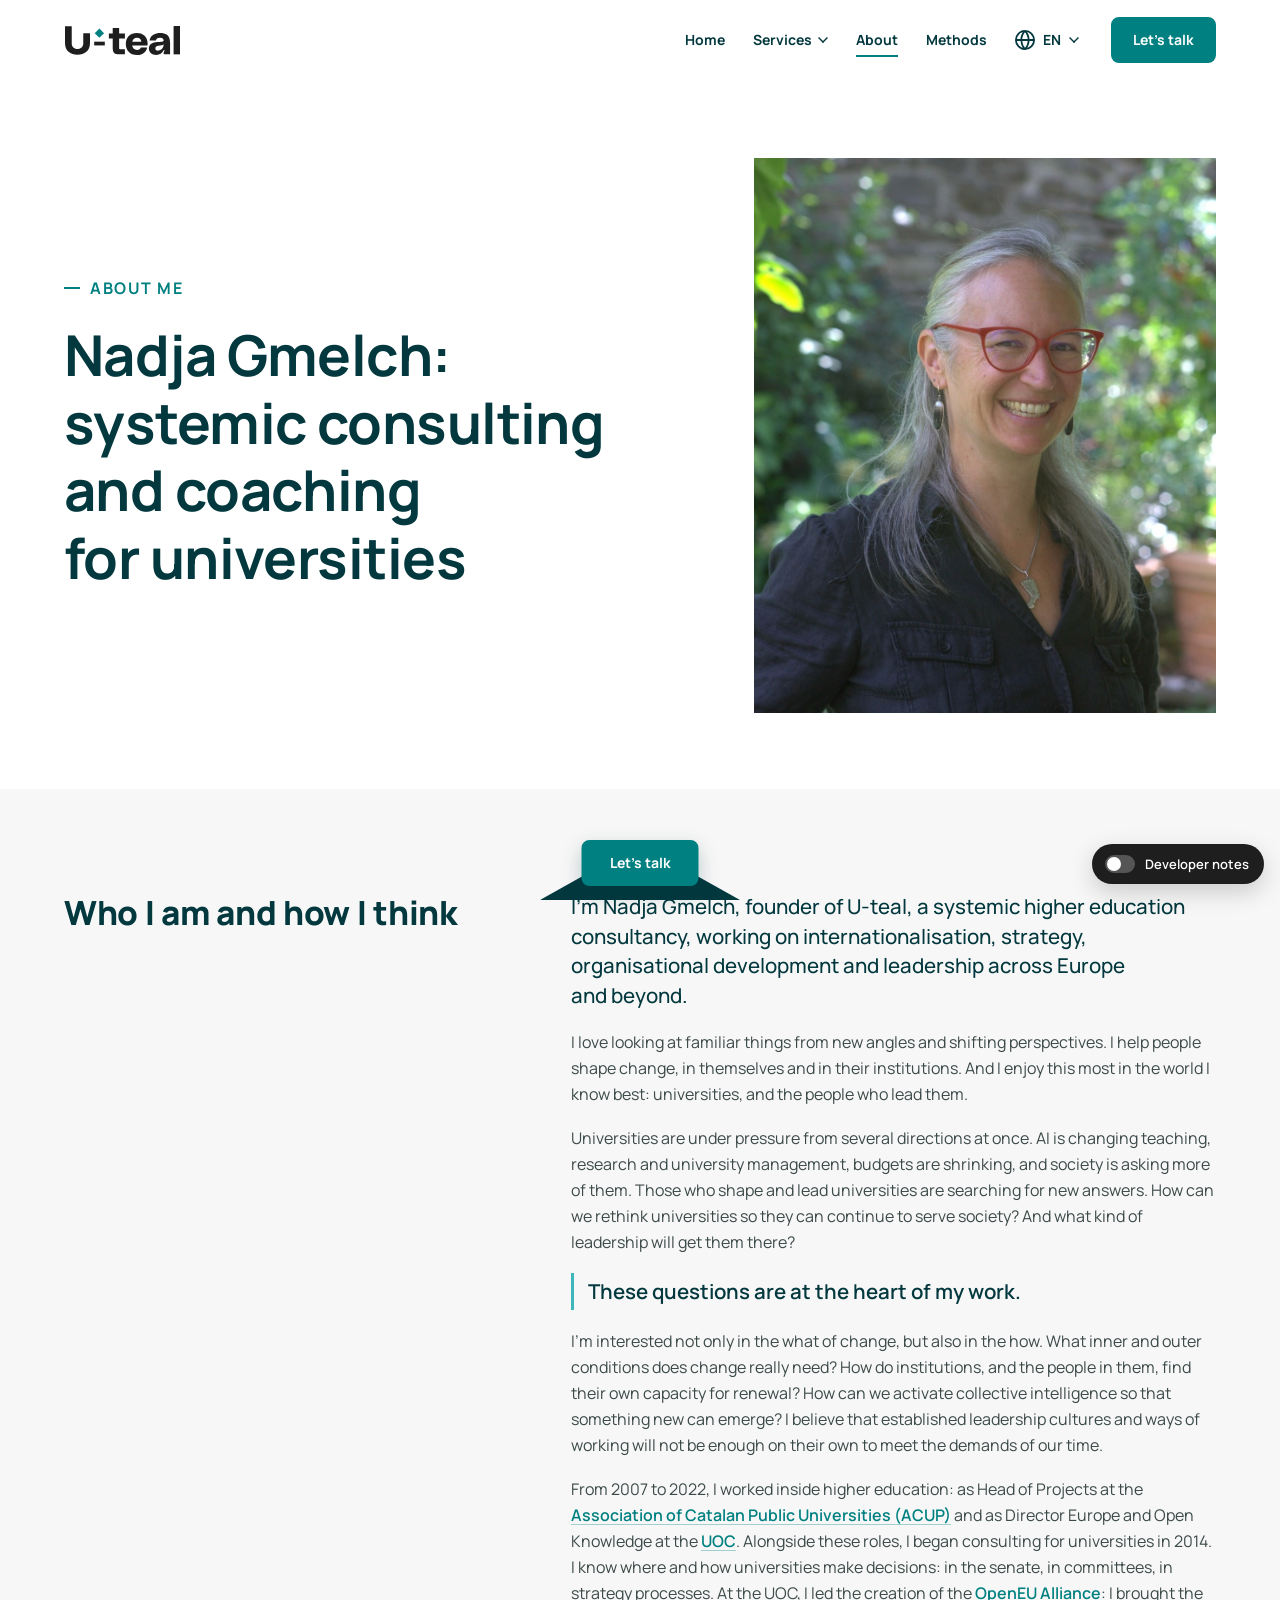
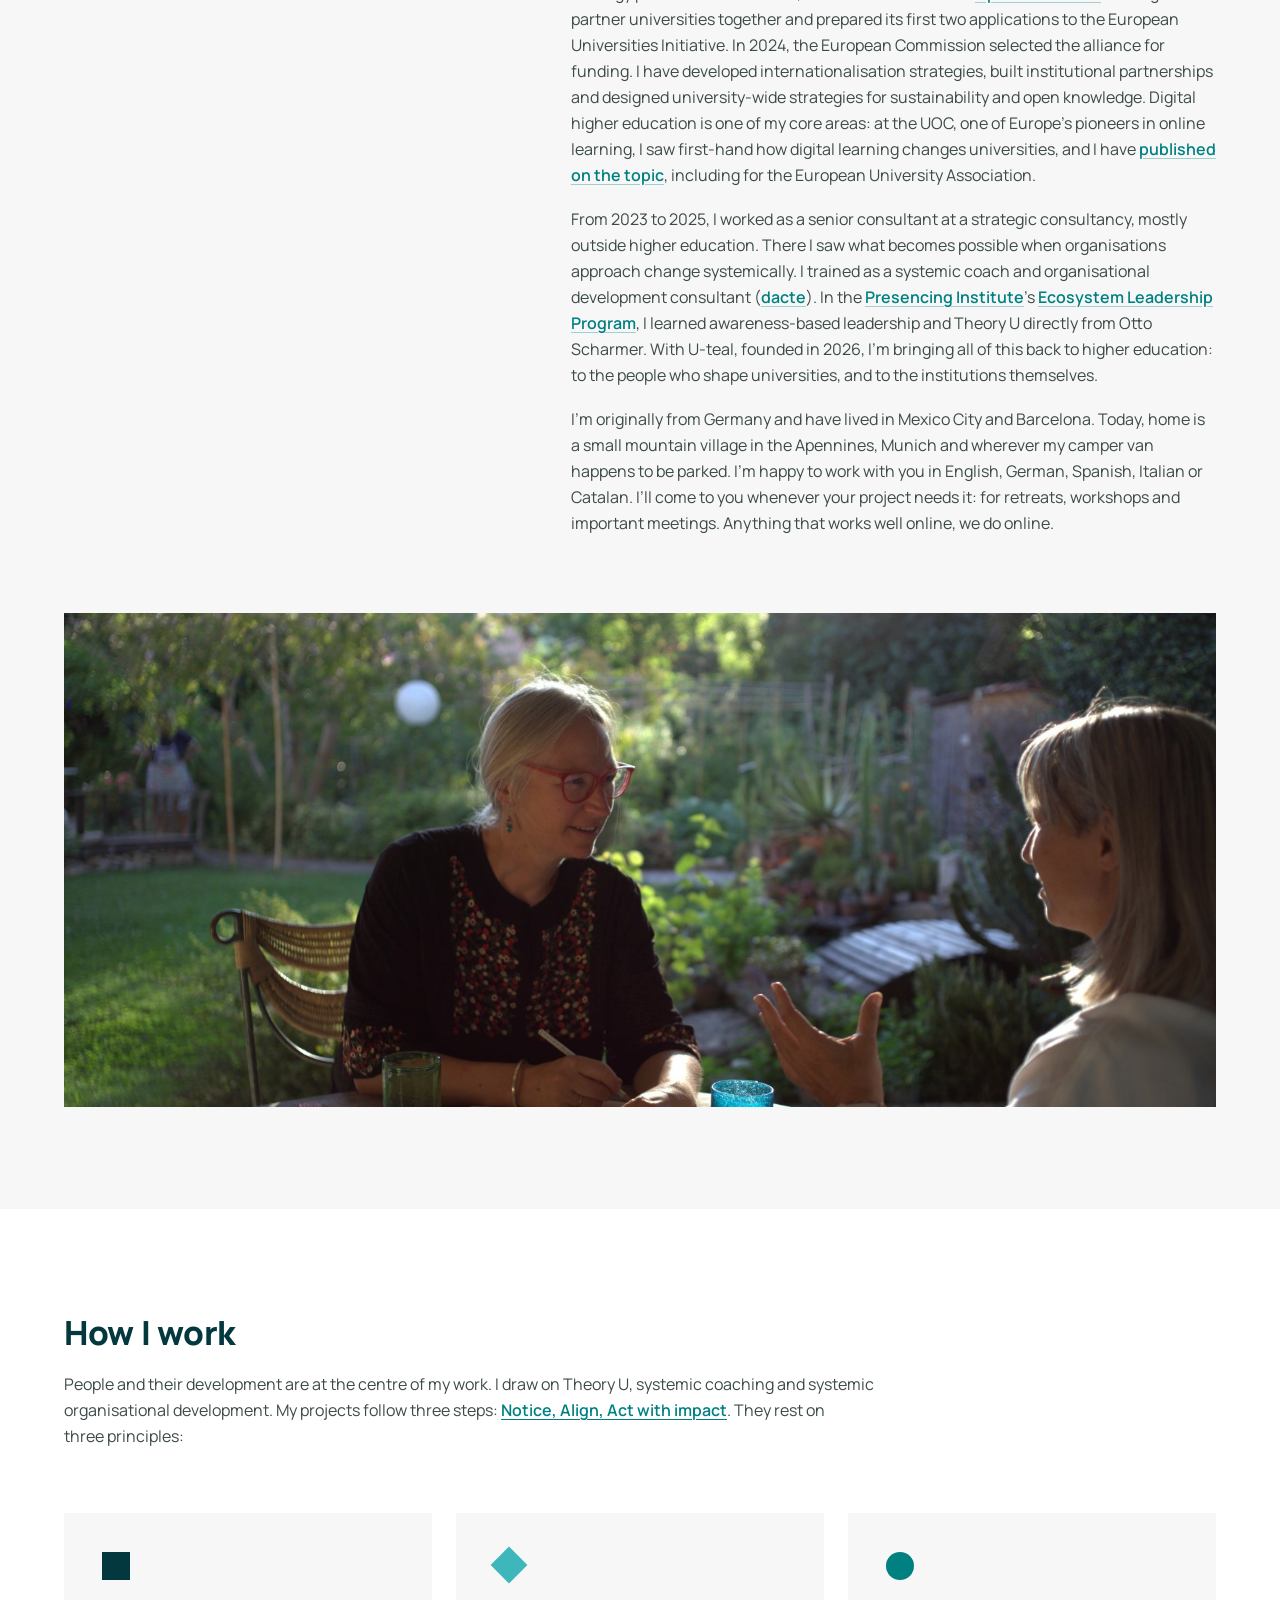
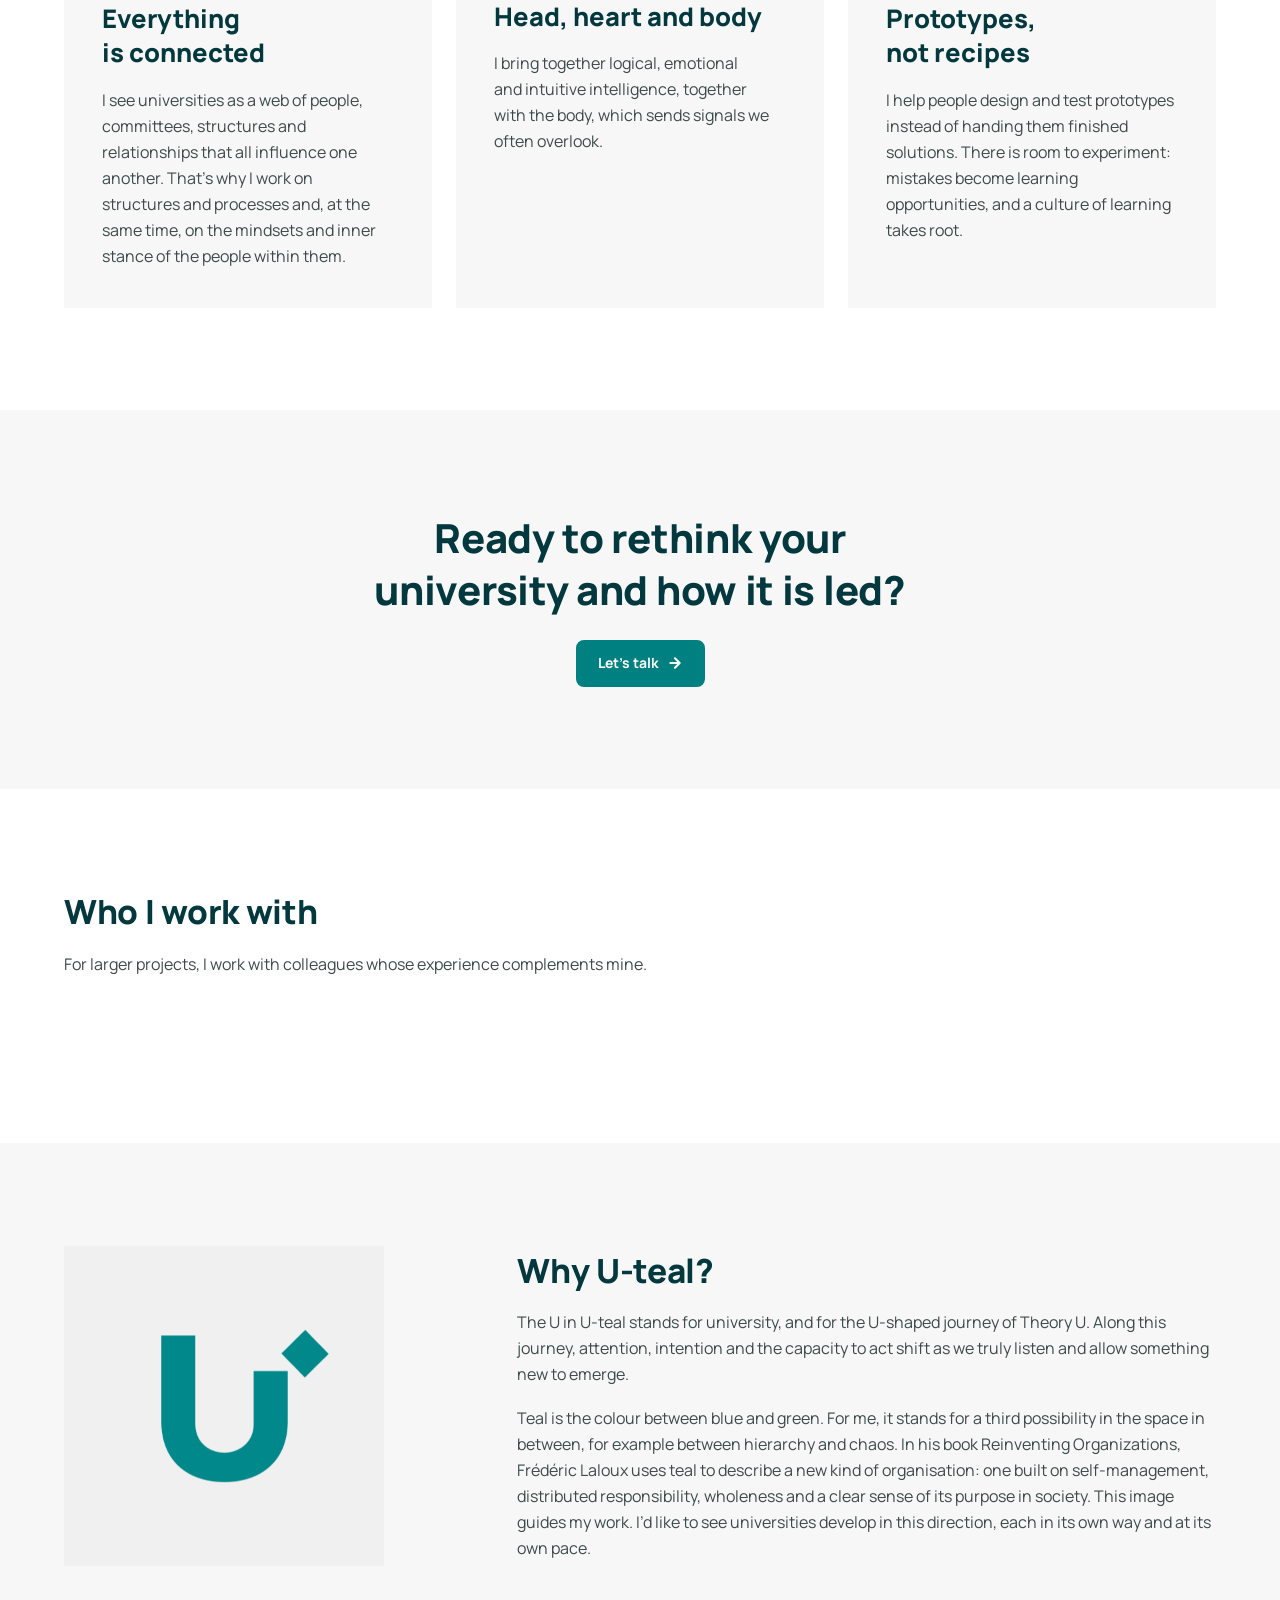
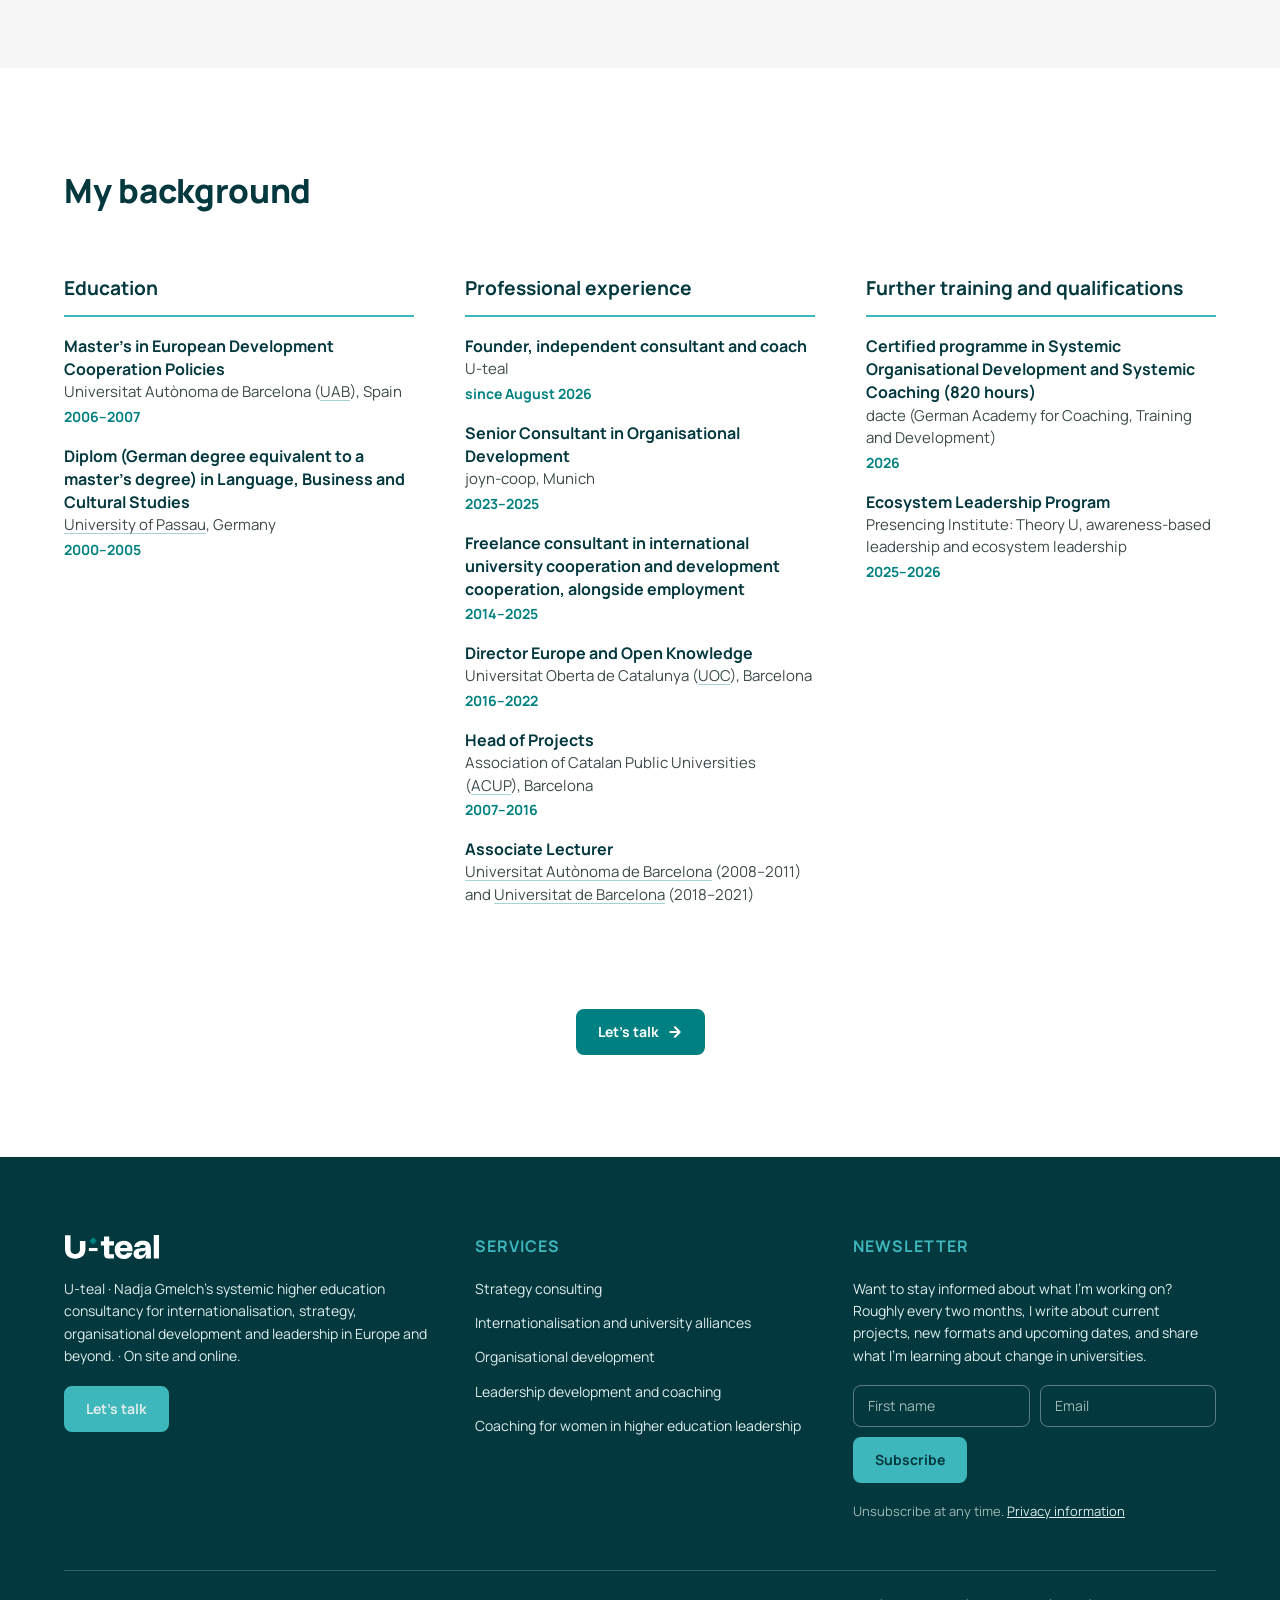
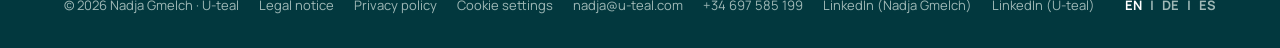
==== about-me.html @ cb9bb512 "Add the other four service pages (Draft 1) with draft notes - strategy-consulting, organisational-de" ====
<!DOCTYPE html>
<!--
================================================================================
  U-TEAL · About me (EN) · HTML mockup — Draft 1
================================================================================
  Content: client Google Doc "About me" (texts, links, heading levels).
  Heading levels: doc H3 = page H2, doc H4 = page H3 (the doc's own H1 is the
  document title; the page H1 is written explicitly as "H1:" in the doc).
  Shared: header + footer are identical to index.html (Theme Builder in WP).
  CSS: assets/css/global.css + assets/css/about.css
  Developer notes: floating switch (bottom-right) or ?notes=1
================================================================================
-->
<html lang="en">
  <head>
    <meta charset="utf-8" />
    <meta name="viewport" content="width=device-width, initial-scale=1" />

    <!-- SEO (Yoast: SEO title / Meta description / Social) -->
    <title>Nadja Gmelch: higher education consultant | U-teal</title>
    <meta
      name="description"
      content="Nadja Gmelch, systemic higher education consultant for internationalisation, strategy, organisational development and leadership in Europe and beyond."
    />
    <meta property="og:type" content="profile" />
    <meta property="og:title" content="Nadja Gmelch: higher education consultant | U-teal" />
    <meta
      property="og:description"
      content="Nadja Gmelch, founder of U-teal: systemic higher education consultant for strategy, organisational development, internationalisation and leadership in Europe and beyond."
    />
    <meta property="og:image" content="assets/images/about-nadja-gmelch.jpg" />

    <link rel="icon" type="image/png" href="assets/images/brand/mark-primary-bg-white-square.png" />
    <link rel="apple-touch-icon" href="assets/images/brand/mark-primary-bg-white-square.png" />

    <link rel="preconnect" href="https://fonts.googleapis.com" />
    <link rel="preconnect" href="https://fonts.gstatic.com" crossorigin />
    <link
      rel="stylesheet"
      href="https://fonts.googleapis.com/css2?family=Manrope:wght@300;400;500;600;700;800&display=swap"
    />

    <link rel="stylesheet" href="assets/css/global.css" />
    <link rel="stylesheet" href="assets/css/about.css" />
  </head>

  <body>
    <!-- ======================================================================
         S01 · HEADER
         Elementor: Theme Builder › Header (sticky)
         Widgets: Site Logo (SVG) · Nav Menu (Home · Services ▾ · About ·
                  Methods) · Polylang language switcher (dropdown) · Button
         ====================================================================== -->
    <header class="site-header" id="top">
      <div class="dev-note">
        S01 · Theme Builder › Header (sticky) — Site Logo · Nav Menu with
        "Services" submenu · Polylang switcher (EN/DE/ES) · Button "Let's talk"
      </div>

      <div class="container site-header__inner">
        <a class="site-logo" href="index.html" aria-label="U-teal home">
          <img src="assets/images/brand/logo-uteal.svg" alt="U-teal" width="117" height="31" />
        </a>

        <!-- Mobile menu button (designer icon: bar · diamond · bar) -->
        <button
          class="menu-toggle"
          type="button"
          aria-label="Open menu"
          aria-expanded="false"
          aria-controls="site-nav"
        >
          <span class="menu-toggle__bar menu-toggle__bar--top"></span>
          <span class="menu-toggle__diamond"></span>
          <span class="menu-toggle__bar menu-toggle__bar--bottom"></span>
        </button>

        <nav class="site-nav" id="site-nav" aria-label="Main">
          <ul class="nav-list">
            <li><a class="nav-link" href="index.html">Home</a></li>

            <!-- Services dropdown (final wording tbc by client) -->
            <li>
              <button class="nav-link" type="button" aria-expanded="false" aria-controls="submenu-services" data-dropdown>
                Services <span class="nav-link__chev" aria-hidden="true"></span>
              </button>
              <ul class="submenu" id="submenu-services">
                <li><a href="internationalisation.html">Internationalisation and university alliances</a></li>
                <li><a href="strategy-consulting.html">Strategy consulting</a></li>
                <li><a href="organisational-development.html">Organisational development</a></li>
                <li><a href="leadership-development.html">Leadership development and coaching</a></li>
                <li class="submenu__divider" aria-hidden="true"></li>
                <li><a href="women-in-higher-education-leadership.html">Coaching for women in higher education leadership</a></li>
              </ul>
            </li>

            <li><a class="nav-link is-active" href="about-me.html" aria-current="page">About</a></li>
            <li><a class="nav-link" href="methods.html">Methods</a></li>

            <!-- Language switcher (Polylang) -->
            <li class="lang">
              <button class="nav-link lang__btn" type="button" aria-expanded="false" aria-controls="submenu-lang" aria-label="Language: English" data-dropdown>
                <svg viewBox="-1 -1 22 22" fill="none" aria-hidden="true">
                  <path d="M20 10c0 5.523-4.477 10-10 10m10-10c0-5.523-4.477-10-10-10m10 10H0m10 10C4.477 20 0 15.523 0 10m10 10a14.6 14.6 0 0 1-4-10c0-3.723 1.432-7.304 4-10m0 20a14.6 14.6 0 0 0 4-10c0-3.723-1.432-7.304-4-10M0 10C0 4.477 4.477 0 10 0" stroke="currentColor" stroke-width="2" stroke-linecap="round" stroke-linejoin="round"/>
                </svg>
                EN <span class="nav-link__chev" aria-hidden="true"></span>
              </button>
              <ul class="submenu lang__menu" id="submenu-lang">
                <li><a href="about-me.html" aria-current="true">English</a></li>
                <li><a href="#" data-todo="/de/">Deutsch</a></li>
                <li><a href="#" data-todo="/es/">Español</a></li>
              </ul>
            </li>
          </ul>

          <a class="btn btn--primary" href="contact.html">Let’s talk</a>

          <!-- Elementor build notes for the mobile menu (visible with developer notes on, menu open) -->
          <div class="dev-note dev-note--inline">
            <strong>MOBILE MENU · Elementor Pro › Nav Menu widget</strong>
            <ul>
              <li>Layout: Horizontal · Breakpoint: Tablet (Site Settings › Layout › Breakpoints: Tablet = 999px).</li>
              <li>Mobile dropdown: Full width ON · Align: start · Toggle icon: custom SVG (bar · diamond · bar), colour #02383E, size 22px.</li>
              <li>Dropdown items: Manrope 16px/700 #02383E · padding 15px 0 · divider 1px #E3E8E8 · active: text #008080 + 3px left border.</li>
              <li>Submenu ("Services"): indicator chevron on the right · bg #F7F7F7 · items 15px/600 · padding 12px 16px.</li>
              <li>Languages: Polylang adds EN / DE / ES as a "Language switcher" menu item (show names, hide flags).</li>
              <li>"Let's talk": last menu item with CSS class <code>menu-cta</code> styled as a button (or hide the header button on mobile: the floating Let's talk is always visible).</li>
            </ul>
          </div>
        </nav>
      </div>
    </header>
    <!-- /S01 · HEADER -->

    <!-- ======================================================================
         SEO BOX (developer only — copy-paste into Yoast for this page)
         ====================================================================== -->
    <aside class="seo-box dev-only" aria-label="SEO values for this page">
      <div class="seo-box__inner">
        <p class="seo-box__title">
          <span>SEO · About me (EN) → Yoast SEO</span>
          <span>Slug: /about-me</span>
        </p>
        <dl>
          <dt>Title tag</dt>
          <dd data-count>Nadja Gmelch: higher education consultant | U-teal</dd>
          <dd><button class="copy-btn" type="button">Copy</button></dd>

          <dt>Meta description</dt>
          <dd data-count>Nadja Gmelch, systemic higher education consultant for internationalisation, strategy, organisational development and leadership in Europe and beyond.</dd>
          <dd><button class="copy-btn" type="button">Copy</button></dd>

          <dt>OG title</dt>
          <dd data-count>Nadja Gmelch: higher education consultant | U-teal</dd>
          <dd><button class="copy-btn" type="button">Copy</button></dd>

          <dt>OG description</dt>
          <dd data-count>Nadja Gmelch, founder of U-teal: systemic higher education consultant for strategy, organisational development, internationalisation and leadership in Europe and beyond.</dd>
          <dd><button class="copy-btn" type="button">Copy</button></dd>

          <dt>Slug</dt>
          <dd>/about-me</dd>
          <dd></dd>

          <dt>H1</dt>
          <dd>Nadja Gmelch: systemic consulting and coaching for universities</dd>
          <dd><button class="copy-btn" type="button">Copy</button></dd>
        </dl>

        <div class="seo-box__outline">
          <p class="seo-box__subtitle">
            Heading structure (from the client doc: doc H3 = page H2, doc H4 = page H3; set the same HTML tag in each Elementor Heading widget)
          </p>
          <ol class="heading-outline" data-heading-outline></ol>
          <p class="seo-box__hint">
            Hidden section "Who I work with" (partner cards) only shows with developer notes on, until the partners give their OK.
          </p>
        </div>
      </div>
    </aside>

    <main>
      <!-- ====================================================================
           S02 · HERO
           Elementor: Container (row, 2 cols) › Heading (eyebrow) ·
                      Heading H1 (display) · Image (rectangular)
           ==================================================================== -->
      <section class="about-hero">
        <div class="dev-note">
          S02 · Hero — Container (row) › eyebrow · H1 (display 60px/700) ·
          Image (rectangular portrait)
        </div>

        <div class="container about-hero__grid">
          <div class="about-hero__content">
            <p class="eyebrow">About me</p>
            <h1 class="display">Nadja Gmelch: systemic consulting and coaching for universities</h1>
          </div>

          <figure class="picture">
            <img
              src="assets/images/about-nadja-gmelch.jpg"
              alt="Portrait of Nadja Gmelch, founder of U-teal"
              width="1065"
              height="1600"
            />
          </figure>
        </div>
      </section>
      <!-- /S02 · HERO -->

      <!-- ====================================================================
           S03 · WHO I AM AND HOW I THINK
           Elementor: Container (row) › left: Heading H2 (sticky via Motion
                      Effects) · right: Text Editor (links as in doc)
                      + below: Image (full width) = "Picture option" in the
                      client doc (end of this section)
           ==================================================================== -->
      <section class="section section--soft story">
        <div class="dev-note">
          S03 · Who I am — Container (row) › H2 (sticky) | Text Editor
          (links: ACUP, UOC, OpenEU, dacte, Presencing Institute, ELP) ·
          Image full width ("Picture option" in the doc)
        </div>

        <div class="container story__grid">
          <div class="story__aside">
            <h2 class="h2">Who I am and how I think</h2>
          </div>

          <div class="stack body story__text">
            <p class="lead">
              I’m Nadja Gmelch, founder of U-teal, a systemic higher education
              consultancy, working on internationalisation, strategy,
              organisational development and leadership across Europe and
              beyond.
            </p>
            <p>
              I love looking at familiar things from new angles and shifting
              perspectives. I help people shape change, in themselves and in
              their institutions. And I enjoy this most in the world I know
              best: universities, and the people who lead them.
            </p>
            <p>
              Universities are under pressure from several directions at once.
              AI is changing teaching, research and university management,
              budgets are shrinking, and society is asking more of them. Those
              who shape and lead universities are searching for new answers.
              How can we rethink universities so they can continue to serve
              society? And what kind of leadership will get them there?
            </p>
            <p class="story__highlight">These questions are at the heart of my work.</p>
            <p>
              I’m interested not only in the what of change, but also in the
              how. What inner and outer conditions does change really need? How
              do institutions, and the people in them, find their own capacity
              for renewal? How can we activate collective intelligence so that
              something new can emerge? I believe that established leadership
              cultures and ways of working will not be enough on their own to
              meet the demands of our time.
            </p>
            <p>
              From 2007 to 2022, I worked inside higher education: as Head of
              Projects at the
              <a href="https://www.acup.cat/en" target="_blank" rel="noopener">Association of Catalan Public Universities (ACUP)</a>
              and as Director Europe and Open Knowledge at the
              <a href="https://www.uoc.edu/en" target="_blank" rel="noopener">UOC</a>.
              Alongside these roles, I began consulting for universities in
              2014. I know where and how universities make decisions: in the
              senate, in committees, in strategy processes. At the UOC, I led
              the creation of the
              <a href="https://openeu.eu/" target="_blank" rel="noopener">OpenEU Alliance</a>:
              I brought the partner universities together and prepared its first
              two applications to the European Universities Initiative. In 2024,
              the European Commission selected the alliance for funding. I have
              developed internationalisation strategies, built institutional
              partnerships and designed university-wide strategies for
              sustainability and open knowledge. Digital higher education is one
              of my core areas: at the UOC, one of Europe’s pioneers in online
              learning, I saw first-hand how digital learning changes
              universities, and I have
              <a href="#" data-todo="/case-studies#publications">published on the topic</a>,
              including for the European University Association.
            </p>
            <p>
              From 2023 to 2025, I worked as a senior consultant at a strategic
              consultancy, mostly outside higher education. There I saw what
              becomes possible when organisations approach change systemically.
              I trained as a systemic coach and organisational development
              consultant (<a href="https://dacte.de/" target="_blank" rel="noopener">dacte</a>).
              In the
              <a href="https://www.presencing.org/" target="_blank" rel="noopener">Presencing Institute</a>’s
              <a href="https://www.u-school.org/offerings/elp-m3-latam-2026" target="_blank" rel="noopener">Ecosystem Leadership Program</a>,
              I learned awareness-based leadership and Theory U directly from
              Otto Scharmer. With U-teal, founded in 2026, I’m bringing all of
              this back to higher education: to the people who shape
              universities, and to the institutions themselves.
            </p>
            <p>
              I’m originally from Germany and have lived in Mexico City and
              Barcelona. Today, home is a small mountain village in the
              Apennines, Munich and wherever my camper van happens to be parked.
              I’m happy to work with you in English, German, Spanish, Italian or
              Catalan. I’ll come to you whenever your project needs it: for
              retreats, workshops and important meetings. Anything that works
              well online, we do online.
            </p>
          </div>
        </div>

        <!-- "Picture option" (client doc, end of "Who I am"): current photo is
             a proposal; Nadja may choose another one (Q23). -->
        <div class="container">
          <figure class="picture story__picture">
            <img
              src="assets/images/offering-coaching-women.jpg"
              alt="Nadja Gmelch taking notes during a conversation"
              loading="lazy"
              width="1600"
              height="1065"
            />
          </figure>
        </div>
      </section>
      <!-- /S03 · WHO I AM -->

      <!-- ====================================================================
           S04 · HOW I WORK (3 principles)
           Elementor: Container (soft bg) › Heading H2 · Text Editor (link to
                      /#how-i-work) · 3-col Container › per card: shape
                      (Icon/SVG) · Heading H3 · Text Editor
           ==================================================================== -->
      <section class="section principles">
        <div class="dev-note">
          S04 · How I work — H2 · Text · 3 cards (SVG shape · H3 · Text)
        </div>

        <div class="container">
          <div class="section-head">
            <h2 class="h2">How I work</h2>
            <p class="body">
              People and their development are at the centre of my work. I draw
              on Theory U, systemic coaching and systemic organisational
              development. My projects follow three steps:
              <a href="index.html#how-i-work">Notice, Align, Act with impact</a>.
              They rest on three principles:
            </p>
          </div>

          <div class="principles__grid">
            <article class="principle">
              <span class="principle__shape" aria-hidden="true"></span>
              <h3 class="h3">Everything is connected</h3>
              <p class="body">
                I see universities as a web of people, committees, structures
                and relationships that all influence one another. That’s why I
                work on structures and processes and, at the same time, on the
                mindsets and inner stance of the people within them.
              </p>
            </article>
            <article class="principle">
              <span class="principle__shape principle__shape--diamond" aria-hidden="true"></span>
              <h3 class="h3">Head, heart and body</h3>
              <p class="body">
                I bring together logical, emotional and intuitive intelligence,
                together with the body, which sends signals we often overlook.
              </p>
            </article>
            <article class="principle">
              <span class="principle__shape principle__shape--circle" aria-hidden="true"></span>
              <h3 class="h3">Prototypes, not recipes</h3>
              <p class="body">
                I help people design and test prototypes instead of handing them
                finished solutions. There is room to experiment: mistakes become
                learning opportunities, and a culture of learning takes root.
              </p>
            </article>
          </div>
        </div>
      </section>
      <!-- /S04 · HOW I WORK -->

      <!-- ====================================================================
           S05 · CTA
           Elementor: Container (centred) › Heading H2 · Button → /contact
           ==================================================================== -->
      <section class="section section--soft cta-section">
        <div class="dev-note">S05 · CTA — Container (centred) › H2 · Button "Let's talk" → /contact</div>

        <div class="container cta-block">
          <h2 class="cta-block__title">Ready to rethink your university and how it is led?</h2>
          <a class="btn btn--primary btn--arrow" href="contact.html">Let’s talk</a>
        </div>
      </section>
      <!-- /S05 · CTA -->

      <!-- ====================================================================
           S06 · WHO I WORK WITH
           Client: the first sentence is published; the partner cards stay
           hidden until the partners give their OK (dev-only for now).
           Elementor: Container › Heading H2 · Text · 3-col Container (hidden:
                      Advanced › Responsive › hide on all devices) › per card:
                      Image · Heading H3 · Text · Link
           ==================================================================== -->
      <section class="section partners">
        <div class="dev-note">
          S06 · Who I work with — H2 · Text (live). Partner cards: hidden until
          partners agree (Q22)
        </div>

        <div class="container">
          <div class="section-head">
            <h2 class="h2">Who I work with</h2>
            <p class="body">
              For larger projects, I work with colleagues whose experience
              complements mine.
            </p>
          </div>

          <!-- Not yet published: partner details (visible with developer notes on) -->
          <div class="dev-only">
            <p class="body">
              We have worked together before and share an understanding of what
              makes change in universities work.
            </p>
            <div class="partners__grid">
              <article class="partner">
                <figure class="img-ph partner__photo" role="img" aria-label="Picture option: partner photo">
                  <span class="img-ph__mark" aria-hidden="true"></span>
                  <figcaption class="img-ph__label"><strong>Picture option</strong>Partner photo</figcaption>
                </figure>
                <h3 class="h4">[Name 1], [role, organisation]</h3>
                <p class="body">[One sentence on their expertise and what we work on together.]</p>
                <a class="partner__link" href="#">[Link to website or LinkedIn]</a>
              </article>
              <article class="partner">
                <figure class="img-ph partner__photo" role="img" aria-label="Picture option: partner photo">
                  <span class="img-ph__mark" aria-hidden="true"></span>
                  <figcaption class="img-ph__label"><strong>Picture option</strong>Partner photo</figcaption>
                </figure>
                <h3 class="h4">[Name 2], [role, organisation]</h3>
                <p class="body">[One sentence on their expertise and what we work on together.]</p>
                <a class="partner__link" href="#">[Link to website or LinkedIn]</a>
              </article>
              <article class="partner">
                <figure class="img-ph partner__photo" role="img" aria-label="Picture option: partner photo">
                  <span class="img-ph__mark" aria-hidden="true"></span>
                  <figcaption class="img-ph__label"><strong>Picture option</strong>Partner photo</figcaption>
                </figure>
                <h3 class="h4">[Name 3], [role, organisation]</h3>
                <p class="body">[One sentence on their expertise and what we work on together.]</p>
                <a class="partner__link" href="#">[Link to website or LinkedIn]</a>
              </article>
            </div>
          </div>
        </div>
      </section>
      <!-- /S06 · WHO I WORK WITH -->

      <!-- ====================================================================
           S07 · WHY U-TEAL?
           Elementor: Container (row) › Image (brand mark) · Heading H2 ·
                      Text Editor
           ==================================================================== -->
      <section class="section section--soft why">
        <div class="dev-note">S07 · Why U-teal? — Container (row) › Image (brand mark) | H2 · Text</div>

        <div class="container why__grid">
          <figure class="why__mark">
            <img src="assets/images/brand/mark-white-bg-primary-square.png" alt="U-teal brand mark: the U and the diamond" loading="lazy" width="480" height="480" />
          </figure>

          <div class="stack">
            <h2 class="h2">Why U-teal?</h2>
            <p class="body">
              The U in U-teal stands for university, and for the U-shaped
              journey of Theory U. Along this journey, attention, intention and
              the capacity to act shift as we truly listen and allow something
              new to emerge.
            </p>
            <p class="body">
              Teal is the colour between blue and green. For me, it stands for a
              third possibility in the space in between, for example between
              hierarchy and chaos. In his book Reinventing Organizations,
              Frédéric Laloux uses teal to describe a new kind of organisation:
              one built on self-management, distributed responsibility,
              wholeness and a clear sense of its purpose in society. This image
              guides my work. I’d like to see universities develop in this
              direction, each in its own way and at its own pace.
            </p>
          </div>
        </div>
      </section>
      <!-- /S07 · WHY U-TEAL -->

      <!-- ====================================================================
           S08 · MY BACKGROUND
           Elementor: Container › Heading H2 · 3-col Container › per column:
                      Heading H3 · Icon List / Text Editor (title, place, years)
           ==================================================================== -->
      <section class="section cv">
        <div class="dev-note">S08 · My background — H2 · 3 cols (H3 · list: title · organisation · years)</div>

        <div class="container">
          <div class="section-head">
            <h2 class="h2">My background</h2>
          </div>

          <div class="cv__grid">
            <!-- Education -->
            <div class="cv__col">
              <h3 class="h4">Education</h3>
              <ul class="cv-list">
                <li class="cv-item">
                  <p class="cv-item__title">Master’s in European Development Cooperation Policies</p>
                  <p class="cv-item__meta">
                    Universitat Autònoma de Barcelona (<a href="https://www.uab.cat/web/universitat-autonoma-de-barcelona-1345467954774.html?param2=1345716706936" target="_blank" rel="noopener">UAB</a>), Spain
                    <span class="cv-item__date">2006–2007</span>
                  </p>
                </li>
                <li class="cv-item">
                  <p class="cv-item__title">Diplom (German degree equivalent to a master’s degree) in Language, Business and Cultural Studies</p>
                  <p class="cv-item__meta">
                    <a href="https://www.uni-passau.de/en/" target="_blank" rel="noopener">University of Passau</a>, Germany
                    <span class="cv-item__date">2000–2005</span>
                  </p>
                </li>
              </ul>
            </div>

            <!-- Professional experience -->
            <div class="cv__col">
              <h3 class="h4">Professional experience</h3>
              <ul class="cv-list">
                <li class="cv-item">
                  <p class="cv-item__title">Founder, independent consultant and coach</p>
                  <p class="cv-item__meta">U-teal <span class="cv-item__date">since August 2026</span></p>
                </li>
                <li class="cv-item">
                  <p class="cv-item__title">Senior Consultant in Organisational Development</p>
                  <p class="cv-item__meta">joyn-coop, Munich <span class="cv-item__date">2023–2025</span></p>
                </li>
                <li class="cv-item">
                  <p class="cv-item__title">Freelance consultant in international university cooperation and development cooperation, alongside employment</p>
                  <p class="cv-item__meta"><span class="cv-item__date">2014–2025</span></p>
                </li>
                <li class="cv-item">
                  <p class="cv-item__title">Director Europe and Open Knowledge</p>
                  <p class="cv-item__meta">
                    Universitat Oberta de Catalunya (<a href="https://www.uoc.edu/en" target="_blank" rel="noopener">UOC</a>), Barcelona
                    <span class="cv-item__date">2016–2022</span>
                  </p>
                </li>
                <li class="cv-item">
                  <p class="cv-item__title">Head of Projects</p>
                  <p class="cv-item__meta">
                    Association of Catalan Public Universities (<a href="https://www.acup.cat/en" target="_blank" rel="noopener">ACUP</a>), Barcelona
                    <span class="cv-item__date">2007–2016</span>
                  </p>
                </li>
                <li class="cv-item">
                  <p class="cv-item__title">Associate Lecturer</p>
                  <p class="cv-item__meta">
                    <a href="https://www.uab.cat/web/universitat-autonoma-de-barcelona-1345467954774.html?param2=1345716706936" target="_blank" rel="noopener">Universitat Autònoma de Barcelona</a> (2008–2011) and
                    <a href="https://web.ub.edu/en/" target="_blank" rel="noopener">Universitat de Barcelona</a> (2018–2021)
                  </p>
                </li>
              </ul>
            </div>

            <!-- Further training -->
            <div class="cv__col">
              <h3 class="h4">Further training and qualifications</h3>
              <ul class="cv-list">
                <li class="cv-item">
                  <p class="cv-item__title">Certified programme in Systemic Organisational Development and Systemic Coaching (820 hours)</p>
                  <p class="cv-item__meta">
                    dacte (German Academy for Coaching, Training and Development)
                    <span class="cv-item__date">2026</span>
                  </p>
                </li>
                <li class="cv-item">
                  <p class="cv-item__title">Ecosystem Leadership Program</p>
                  <p class="cv-item__meta">
                    Presencing Institute: Theory U, awareness-based leadership and ecosystem leadership
                    <span class="cv-item__date">2025–2026</span>
                  </p>
                </li>
              </ul>
            </div>
          </div>
        </div>
      </section>
      <!-- /S08 · MY BACKGROUND -->

      <!-- ====================================================================
           S09 · FINAL CTA (button only, as in the doc)
           Elementor: Container (centred) › Button → /contact
           ==================================================================== -->
      <section class="section final-cta">
        <div class="dev-note">S09 · Final CTA — Button "Let's talk" → /contact</div>
        <a class="btn btn--primary btn--arrow" href="contact.html">Let’s talk</a>
      </section>
      <!-- /S09 · FINAL CTA -->
    </main>

    <!-- ======================================================================
         S11 · FOOTER
         Elementor: Theme Builder › Footer
         Col 1: Site Logo (white SVG) · Text · Button
         Col 2: Nav Menu (services)
         Col 3: Text · Form (Pro: first name + email → Mailchimp/Brevo,
                double opt-in) · privacy note
         Bottom bar: copyright · legal links · contact · LinkedIn · EN|DE|ES
         ====================================================================== -->
    <footer class="site-footer">
      <div class="dev-note">
        S11 · Theme Builder › Footer — 3 cols (logo + text + button · services
        menu · newsletter form) + bottom bar (Polylang switcher)
      </div>

      <div class="container">
        <div class="site-footer__cols">
          <!-- Column 1 -->
          <div class="site-footer__col">
            <a class="site-footer__logo" href="index.html" aria-label="U-teal home">
              <img src="assets/images/brand/logo-uteal-white.svg" alt="U-teal" width="96" height="26" />
            </a>
            <p>
              U-teal · Nadja Gmelch’s systemic higher education consultancy for
              internationalisation, strategy, organisational development and
              leadership in Europe and beyond. · On site and online.
            </p>
            <a class="btn btn--accent" href="contact.html">Let’s talk</a>
          </div>

          <!-- Column 2 -->
          <div class="site-footer__col">
            <p class="site-footer__title">Services</p>
            <ul class="site-footer__links">
              <li><a href="strategy-consulting.html">Strategy consulting</a></li>
              <li><a href="internationalisation.html">Internationalisation and university alliances</a></li>
              <li><a href="organisational-development.html">Organisational development</a></li>
              <li><a href="leadership-development.html">Leadership development and coaching</a></li>
              <li><a href="women-in-higher-education-leadership.html">Coaching for women in higher education leadership</a></li>
            </ul>
          </div>

          <!-- Column 3: newsletter -->
          <div class="site-footer__col site-footer__col--newsletter">
            <p class="site-footer__title">Newsletter</p>
            <p>
              Want to stay informed about what I’m working on? Roughly every two
              months, I write about current projects, new formats and upcoming
              dates, and share what I’m learning about change in universities.
            </p>
            <form class="footer-form" action="#" onsubmit="return false;">
              <label class="sr-only" for="nl-name">First name</label>
              <input id="nl-name" type="text" placeholder="First name" autocomplete="given-name" />
              <label class="sr-only" for="nl-email">Email</label>
              <input id="nl-email" type="email" placeholder="Email" autocomplete="email" />
              <button class="btn btn--accent" type="submit">Subscribe</button>
            </form>
            <p class="footer-form__note">
              Unsubscribe at any time.
              <a href="#" data-todo="/privacy-policy">Privacy information</a>
            </p>

            <div class="dev-note dev-note--inline">
              <strong>FORM · Elementor Pro › Form widget</strong>
              <ul>
                <li>Fields: First name (text, 50%) + Email (required, 50%) + Submit (100%, auto width). Mobile: all 100%.</li>
                <li>Action: Mailchimp (native) with double opt-in ON (GDPR/DE). Brevo: Brevo plugin or webhook.</li>
                <li>Spam: honeypot ON; Cloudflare Turnstile if needed (no reCAPTCHA).</li>
                <li>Field: transparent bg · border 1px rgba(255,255,255,.35) · radius 8px · padding 11px 14px · Manrope 14px · text #FFF · placeholder #9FB8B6.</li>
                <li>Button: bg #3DB7BB · text #02383E · 14px/700 · padding 12px 20px · radius 8px · hover bg #FFF.</li>
                <li>Polylang: translate the success message + privacy link in DE/ES.</li>
              </ul>
            </div>
          </div>
        </div>

        <!-- Bottom bar -->
        <div class="site-footer__bottom">
          <ul class="site-footer__meta">
            <li>© <span class="js-year">2026</span> Nadja Gmelch · U-teal</li>
            <li><a href="#" data-todo="/legal-notice">Legal notice</a></li>
            <li><a href="#" data-todo="/privacy-policy">Privacy policy</a></li>
            <li><a href="#" data-todo="cookie-settings">Cookie settings</a></li>
            <li><a href="mailto:nadja@u-teal.com">nadja@u-teal.com</a></li>
            <li><a href="tel:+34697585199">+34 697 585 199</a></li>
            <li><a href="https://www.linkedin.com/in/nadja-gmelch/" target="_blank" rel="noopener">LinkedIn (Nadja Gmelch)</a></li>
            <li><a href="https://www.linkedin.com/company/u-teal/" target="_blank" rel="noopener">LinkedIn (U-teal)</a></li>
          </ul>
          <!-- Polylang: each link points to the same page in the other language -->
          <nav class="site-footer__lang" aria-label="Language">
            <a href="about-me.html" aria-current="true">EN</a> |
            <a href="#" data-todo="/de/">DE</a> |
            <a href="#" data-todo="/es/">ES</a>
          </nav>
        </div>
      </div>
    </footer>
    <!-- /S11 · FOOTER -->

    <!-- ======================================================================
         FLOATING "LET'S TALK" (always visible — client request)
         Elementor: Pro Popup (bottom bar, all pages, no close button) or a
         fixed Container. Triangle = SVG/shape behind the button.
         ====================================================================== -->
    <div class="float-cta">
      <a class="btn btn--primary" href="contact.html">Let’s talk</a>
    </div>

    <!-- Scripts: menus, developer notes, SEO copy buttons, footer year -->
    <script src="assets/js/main.js" defer></script>
  </body>
</html>
---- assets/css/global.css ----
/* ==========================================================================
   U-TEAL · GLOBAL STYLES (Draft 2 — follows the designer's proposal)
   Loaded on EVERY page. Page-specific sections go in assets/css/<page>.css.

   Contents
   1. Design tokens      → Elementor: Site Settings › Global Colors / Fonts
   2. Base               → Elementor: Site Settings › Typography / Links
   3. Layout helpers     → Elementor: Container (Boxed, 1232px content)
   4. Typography         → Elementor: Global Fonts (see scale below)
   5. Components         → buttons, eyebrow, quote, numbered rows, dash list
   6. Header             → Theme Builder › Header (+ Services dropdown)
   7. Footer             → Theme Builder › Footer
   8. Floating "Let's talk" button (always visible)
   9. Developer tools    → notes toggle, SEO box (internal only)
   10. Responsive        → breakpoints 1000px (tablet) / 600px (mobile)

   Type scale (designer, desktop → mobile)
   Display   60/72  700   hero statement           → 40/48
   H2        34/42  800   section headings         → 28/36
   H3        28/38  800   card headings            → 22/30
   H4        20/26  700   row titles               → 18/24
   Lead      22/32  500   intro paragraphs         → 18/28
   Body      16/26  400   #3C4A49
   Eyebrow   16/18  700   uppercase, 1.5px, teal, with a dash before
   Nav       14/18  700
   ========================================================================== */

/* ==========================================================================
   1. DESIGN TOKENS (Brand Book v1 2026 + designer values)
   ========================================================================== */
:root {
  /* Brand colours */
  --c-teal-dark: #02383e; /* Primary dark: headings, footer        */
  --c-teal: #008080; /* Primary: eyebrows, buttons, links          */
  --c-teal-light: #3db7bb; /* Accent: dashes, quote line, CTA      */
  --c-ink: #1e1e1e; /* Charcoal                                    */

  /* Neutrals */
  --c-text: #3c4a49; /* Body text (designer)                      */
  --c-muted: #6b7a7b;
  --c-bg-soft: #f7f7f7; /* Off-white section / card background    */
  --c-line: #e3e8e8; /* Dividers                                 */
  --c-white: #ffffff;

  /* On dark (footer) */
  --c-on-dark: #dfeceb;
  --c-on-dark-muted: #9fb8b6;

  /* Layout */
  --container: 1280px;
  --gutter: clamp(20px, 5vw, 80px);
  --section-y: clamp(64px, 8vw, 112px);
  --radius: 8px; /* Buttons, inputs (designer)                   */
  --radius-card: 0px; /* Cards + pictures are rectangular         */

  /* Typography */
  --font: "Manrope", sans-serif;
}

/* ==========================================================================
   2. BASE
   ========================================================================== */
*,
*::before,
*::after {
  box-sizing: border-box;
}

html {
  scroll-behavior: smooth;
}

html,
body {
  margin: 0;
}

body {
  background: var(--c-white);
  font-family: var(--font);
  font-size: 16px;
  line-height: 1.625;
  color: var(--c-text);
  -webkit-font-smoothing: antialiased;
  overflow-x: hidden;
}

h1,
h2,
h3,
h4,
p,
blockquote,
figure {
  margin: 0;
}

img {
  display: block;
  max-width: 100%;
}

a {
  color: var(--c-teal);
  text-decoration: none;
  transition: color 0.2s ease, background-color 0.2s ease,
    border-color 0.2s ease;
}

a:hover {
  color: var(--c-teal-dark);
}

/* ==========================================================================
   3. LAYOUT HELPERS
   ========================================================================== */
.container {
  max-width: var(--container);
  margin: 0 auto;
  padding-left: var(--gutter);
  padding-right: var(--gutter);
}

.section {
  position: relative;
  padding-top: var(--section-y);
  padding-bottom: var(--section-y);
}

.section--soft {
  background: var(--c-bg-soft);
}

.section-head {
  max-width: 820px;
  display: flex;
  flex-direction: column;
  gap: 18px;
  margin-bottom: clamp(40px, 5vw, 64px);
}

.section-head--center {
  margin-left: auto;
  margin-right: auto;
  align-items: center;
  text-align: center;
}

/* Stack of paragraphs with consistent spacing */
.stack > * + * {
  margin-top: 18px;
}

/* ==========================================================================
   4. TYPOGRAPHY
   ========================================================================== */
.display {
  font-size: clamp(40px, 4.4vw, 60px);
  line-height: 1.2;
  font-weight: 700;
  letter-spacing: -0.01em;
  color: var(--c-teal-dark);
  text-wrap: balance;
}

.h2 {
  font-size: clamp(28px, 2.6vw, 34px);
  line-height: 1.25;
  font-weight: 800;
  letter-spacing: -0.3px;
  color: var(--c-teal-dark);
  text-wrap: balance;
}

.h3 {
  font-size: clamp(22px, 2vw, 28px);
  line-height: 1.36;
  font-weight: 800;
  color: var(--c-teal-dark);
  text-wrap: balance;
}

.h4 {
  font-size: clamp(18px, 1.5vw, 20px);
  line-height: 1.3;
  font-weight: 700;
  color: var(--c-teal-dark);
}

.lead {
  font-size: clamp(18px, 1.6vw, 22px);
  line-height: 1.45;
  font-weight: 500;
  color: var(--c-teal-dark);
  text-wrap: pretty;
}

.body {
  font-size: 16px;
  line-height: 1.625;
  color: var(--c-text);
  text-wrap: pretty;
}

/* Eyebrow: "— LABEL" (dash + uppercase teal) */
.eyebrow {
  display: inline-flex;
  align-items: center;
  gap: 10px;
  font-size: 16px;
  line-height: 1.15;
  font-weight: 700;
  letter-spacing: 1.5px;
  text-transform: uppercase;
  color: var(--c-teal);
}

.eyebrow::before {
  content: "";
  width: 16px;
  height: 2px;
  background: currentColor;
}

.eyebrow--plain::before {
  display: none;
}

/* ==========================================================================
   5. COMPONENTS
   ========================================================================== */

/* --- 5.1 Buttons (Elementor: Button widget, radius 8px) --- */
.btn {
  display: inline-flex;
  align-items: center;
  gap: 8px;
  padding: 12px 20px;
  border: 2px solid transparent;
  border-radius: var(--radius);
  font-size: 14px;
  line-height: 1.3;
  font-weight: 700;
  white-space: nowrap;
}

/* Arrow icon after the label (designer: 16px arrow) */
.btn--arrow::after {
  content: "";
  width: 16px;
  height: 16px;
  background: currentColor;
  -webkit-mask: url("data:image/svg+xml,%3Csvg xmlns='http://www.w3.org/2000/svg' viewBox='0 0 16 16' fill='none'%3E%3Cpath d='M3.33 8h9.34M8 12.67 12.67 8 8 3.33' stroke='%23000' stroke-width='2' stroke-linecap='round' stroke-linejoin='round'/%3E%3C/svg%3E") center / contain no-repeat;
  mask: url("data:image/svg+xml,%3Csvg xmlns='http://www.w3.org/2000/svg' viewBox='0 0 16 16' fill='none'%3E%3Cpath d='M3.33 8h9.34M8 12.67 12.67 8 8 3.33' stroke='%23000' stroke-width='2' stroke-linecap='round' stroke-linejoin='round'/%3E%3C/svg%3E") center / contain no-repeat;
  transition: transform 0.2s ease;
}

.btn--arrow:hover::after {
  transform: translateX(3px);
}

/* Outline (designer default): dark border → filled on hover */
.btn--outline {
  border-color: var(--c-teal-dark);
  color: var(--c-teal-dark);
}
.btn--outline:hover {
  background: var(--c-teal-dark);
  color: var(--c-white);
}

/* Solid teal: "Let's talk" */
.btn--primary {
  background: var(--c-teal);
  border-color: var(--c-teal);
  color: var(--c-white);
}
.btn--primary:hover {
  background: var(--c-teal-dark);
  border-color: var(--c-teal-dark);
  color: var(--c-white);
}

/* Light teal: on dark backgrounds (footer) */
.btn--accent {
  background: var(--c-teal-light);
  border-color: var(--c-teal-light);
  color: var(--c-teal-dark);
}
.btn--accent:hover {
  background: var(--c-white);
  border-color: var(--c-white);
  color: var(--c-teal-dark);
}

/* --- 5.2 Dash list (designer: light-teal dash bullets) --- */
.dash-list {
  margin: 0;
  padding: 0;
  list-style: none;
  display: flex;
  flex-direction: column;
  gap: 10px;
}

.dash-list li {
  position: relative;
  padding-left: 26px;
}

.dash-list li::before {
  content: "";
  position: absolute;
  left: 0;
  top: 0.8em;
  width: 14px;
  height: 2px;
  background: var(--c-teal-light);
}

/* --- 5.3 Quote (designer: light-teal line on the left) --- */
.quote {
  display: flex;
  flex-direction: column;
  gap: 14px;
}

.quote__text {
  padding-left: 14px;
  border-left: 3px solid var(--c-teal-light);
  font-size: clamp(18px, 1.5vw, 20px);
  line-height: 1.6;
  font-weight: 500;
  color: var(--c-teal-dark);
  text-wrap: pretty;
}

.quote__author {
  font-size: 16px;
  line-height: 1.5;
  font-weight: 600;
  color: var(--c-teal);
}

.quote__role {
  display: block;
  font-weight: 500;
  color: var(--c-muted);
}

/* --- 5.4 Numbered rows (designer "Trust" style: 01 + title | text) --- */
.num-rows {
  border-top: 1px solid var(--c-line);
}

.num-row {
  display: grid;
  grid-template-columns: minmax(0, 1fr) minmax(0, 1fr);
  gap: 16px 48px;
  align-items: center;
  padding: 28px 0;
  border-bottom: 1px solid var(--c-line);
}

.num-row__head {
  display: flex;
  align-items: center;
  gap: 28px;
}

.num-row__num {
  flex: 0 0 auto;
  min-width: 46px;
  font-size: 34px;
  line-height: 1.35;
  font-weight: 800;
  color: var(--c-teal);
}

/* --- 5.5 Picture (rectangular, optional teal tint like the designer hero) --- */
.picture {
  position: relative;
  overflow: hidden;
  background: #dde7e7;
}

.picture img {
  width: 100%;
  height: 100%;
  object-fit: cover;
}

.picture--tint::after {
  content: "";
  position: absolute;
  inset: 0;
  background: var(--c-teal);
  mix-blend-mode: color;
  opacity: 0.35;
  pointer-events: none;
}

/* --- 5.5b Image placeholder (proposed photo spot, until the client sends
   pictures). Elementor: Image widget with the real photo, same ratio. --- */
.img-ph {
  position: relative;
  display: flex;
  flex-direction: column;
  align-items: center;
  justify-content: center;
  gap: 14px;
  width: 100%;
  margin: 0;
  padding: 24px;
  text-align: center;
  background:
    linear-gradient(45deg, rgba(0, 128, 128, 0.14), rgba(61, 183, 187, 0.06)),
    var(--c-bg-soft);
  border: 1px dashed rgba(0, 128, 128, 0.45);
}

.img-ph__mark {
  width: 22px;
  height: 22px;
  border: 2px solid var(--c-teal);
  transform: rotate(45deg);
}

.img-ph__label {
  max-width: 34ch;
  font-size: 14px;
  line-height: 1.5;
  color: var(--c-text);
}

.img-ph__label strong {
  display: block;
  margin-bottom: 4px;
  font-size: 12px;
  font-weight: 800;
  letter-spacing: 1.2px;
  text-transform: uppercase;
  color: var(--c-teal);
}

/* --- 5.6 Visually hidden (screen-reader only) --- */
.sr-only {
  position: absolute;
  width: 1px;
  height: 1px;
  padding: 0;
  margin: -1px;
  overflow: hidden;
  clip: rect(0, 0, 0, 0);
  white-space: nowrap;
  border: 0;
}

/* --- 5.7 Shape cards (brand shapes: square · diamond · circle). Used on
   About "How I work" and the service pages "What your university gains".
   Elementor: Container (3 cols) › per card: Container #F7F7F7 › shape
   (Icon/SVG) · Heading · Text --- */
.principles__grid {
  display: grid;
  grid-template-columns: repeat(3, minmax(0, 1fr));
  gap: 24px;
}

.principle {
  display: flex;
  flex-direction: column;
  gap: 16px;
  padding: clamp(28px, 3vw, 40px);
  background: var(--c-bg-soft);
}

.principle__shape {
  display: block;
  width: 28px;
  height: 28px;
  margin-bottom: 6px;
  background: var(--c-teal-dark);
}

.principle__shape--diamond {
  width: 26px;
  height: 26px;
  margin-left: 2px;
  background: var(--c-teal-light);
  transform: rotate(45deg);
}

.principle__shape--circle {
  border-radius: 50%;
  background: var(--c-teal);
}

/* --- 5.8 CTA block (centred: heading · text · button) --- */
.cta-block {
  display: flex;
  flex-direction: column;
  align-items: center;
  gap: 24px;
  text-align: center;
}

.cta-block__title {
  max-width: 760px;
  font-size: clamp(30px, 3.4vw, 40px);
  line-height: 1.3;
  font-weight: 800;
  letter-spacing: -0.3px;
  color: var(--c-teal-dark);
  text-wrap: balance;
}

/* --- 5.9 FAQ accordion (Elementor Accordion: title tag H3, FAQ Schema ON).
   Used on Methods + service pages. --- */
.faq__grid {
  display: grid;
  grid-template-columns: minmax(0, 0.6fr) minmax(0, 1.4fr);
  gap: 32px clamp(32px, 5vw, 72px);
  align-items: start;
}

.faq__head {
  position: sticky;
  top: 120px;
}

.faq-list {
  border-top: 1px solid var(--c-line);
}

.faq-item {
  border-bottom: 1px solid var(--c-line);
}

.faq-item summary {
  display: flex;
  align-items: center;
  justify-content: space-between;
  gap: 24px;
  padding: 22px 0;
  cursor: pointer;
  list-style: none;
}

.faq-item summary::-webkit-details-marker {
  display: none;
}

.faq-item__q {
  font-size: clamp(17px, 1.4vw, 19px);
  line-height: 1.4;
  font-weight: 700;
  color: var(--c-teal-dark);
}

/* Plus / minus icon */
.faq-item__icon {
  position: relative;
  flex: 0 0 18px;
  width: 18px;
  height: 18px;
}

.faq-item__icon::before,
.faq-item__icon::after {
  content: "";
  position: absolute;
  top: 50%;
  left: 0;
  width: 18px;
  height: 2px;
  background: var(--c-teal);
  transform: translateY(-50%);
  transition: transform 0.2s ease;
}

.faq-item__icon::after {
  transform: translateY(-50%) rotate(90deg);
}

.faq-item[open] .faq-item__icon::after {
  transform: translateY(-50%) rotate(0deg);
}

.faq-item__a {
  padding-bottom: 24px;
  max-width: 68ch;
}

.faq-item__a a {
  color: var(--c-teal);
  text-decoration: underline;
  text-underline-offset: 3px;
}

.faq-item__a .btn {
  margin-top: 20px;
  text-decoration: none;
}

@media (max-width: 999px) {
  .principles__grid,
  .faq__grid {
    grid-template-columns: minmax(0, 1fr);
  }

  .faq__head {
    position: static;
  }
}

/* ==========================================================================
   6. HEADER (S01)
   Elementor: Theme Builder › Header (sticky) — Site Logo · Nav Menu
   (with "Services" submenu) · Polylang language switcher · Button
   ========================================================================== */
.site-header {
  position: sticky;
  top: 0;
  z-index: 50;
  background: var(--c-white);
  border-bottom: 1px solid transparent;
  transition: border-color 0.2s ease;
}

.site-header.is-scrolled {
  border-bottom-color: var(--c-line);
}

.site-header__inner {
  display: flex;
  align-items: center;
  justify-content: space-between;
  gap: 24px;
  height: 80px;
}

.site-logo {
  display: block;
  flex: 0 0 auto;
}

.site-logo img {
  width: 117px;
  height: auto;
}

/* Main navigation */
.site-nav {
  display: flex;
  align-items: center;
  gap: 32px;
}

.nav-list {
  display: flex;
  align-items: center;
  gap: 28px;
  margin: 0;
  padding: 0;
  list-style: none;
}

.nav-list > li {
  position: relative;
}

.nav-link {
  display: inline-flex;
  align-items: center;
  gap: 6px;
  padding: 8px 0;
  border: 0;
  background: none;
  font: 700 14px/18px var(--font);
  color: var(--c-teal-dark);
  cursor: pointer;
}

.nav-link:hover,
.nav-link[aria-expanded="true"] {
  color: var(--c-teal);
}

/* Active page: teal underline (designer) */
.nav-link.is-active {
  box-shadow: inset 0 -2px 0 var(--c-teal);
}

/* Chevron for the Services dropdown */
.nav-link__chev {
  width: 10px;
  height: 10px;
  border-right: 2px solid currentColor;
  border-bottom: 2px solid currentColor;
  transform: translateY(-2px) rotate(45deg) scale(0.7);
  transition: transform 0.2s ease;
}

.nav-link[aria-expanded="true"] .nav-link__chev {
  transform: translateY(2px) rotate(-135deg) scale(0.7);
}

/* Services submenu (Elementor: Nav Menu › Dropdown) */
.submenu {
  position: absolute;
  top: calc(100% + 12px);
  left: -20px;
  z-index: 60;
  min-width: 340px;
  margin: 0;
  padding: 10px;
  list-style: none;
  background: var(--c-white);
  border: 1px solid var(--c-line);
  border-radius: var(--radius);
  box-shadow: 0 16px 40px rgba(2, 56, 62, 0.12);
  opacity: 0;
  visibility: hidden;
  transform: translateY(-6px);
  transition: opacity 0.2s ease, transform 0.2s ease, visibility 0.2s;
}

.submenu.is-open {
  opacity: 1;
  visibility: visible;
  transform: none;
}

.submenu a {
  display: block;
  padding: 10px 12px;
  border-radius: 6px;
  font-size: 14px;
  font-weight: 600;
  line-height: 1.35;
  color: var(--c-teal-dark);
}

.submenu a:hover {
  background: var(--c-bg-soft);
  color: var(--c-teal);
}

.submenu__divider {
  height: 1px;
  margin: 6px 12px;
  background: var(--c-line);
}

/* Language switcher (globe + EN, dropdown EN / DE / ES) */
.lang {
  position: relative;
}

.lang__btn {
  gap: 8px;
}

.lang__btn svg {
  width: 20px;
  height: 20px;
}

.lang__menu {
  min-width: 140px;
  left: auto;
  right: -10px;
}

.lang__menu a[aria-current="true"] {
  color: var(--c-teal);
}

/* Mobile menu button (designer icon: bar · diamond · bar) */
.menu-toggle {
  display: none;
  position: relative;
  width: 44px;
  height: 44px;
  border: 0;
  background: none;
  cursor: pointer;
}

.menu-toggle__bar,
.menu-toggle__diamond {
  position: absolute;
  left: 50%;
  transition: transform 0.25s ease, opacity 0.25s ease;
}

.menu-toggle__bar {
  width: 22px;
  height: 4px;
  background: var(--c-teal-dark);
}

.menu-toggle__bar--top {
  top: 12px;
  transform: translateX(-60%);
}

.menu-toggle__bar--bottom {
  bottom: 12px;
  transform: translateX(-40%);
}

.menu-toggle__diamond {
  top: 50%;
  width: 7px;
  height: 7px;
  background: var(--c-teal);
  transform: translate(-50%, -50%) rotate(45deg);
}

.site-header.is-open .menu-toggle__bar--top {
  transform: translate(-50%, 8px) rotate(45deg);
}

.site-header.is-open .menu-toggle__bar--bottom {
  transform: translate(-50%, -8px) rotate(-45deg);
}

.site-header.is-open .menu-toggle__diamond {
  opacity: 0;
}

/* ==========================================================================
   7. FOOTER (S10)
   Elementor: Theme Builder › Footer — Site Logo · Text · Button ·
   Nav Menu (services) · Form (Pro) · bottom bar
   ========================================================================== */
.site-footer {
  position: relative;
  background: var(--c-teal-dark);
  color: var(--c-on-dark);
  padding-top: clamp(56px, 6vw, 80px);
  padding-bottom: 32px;
}

.site-footer a {
  color: var(--c-on-dark);
}

.site-footer a:hover {
  color: var(--c-teal-light);
}

.site-footer__cols {
  display: grid;
  grid-template-columns: 1.1fr 1fr 1.1fr;
  gap: 48px;
  padding-bottom: 48px;
  border-bottom: 1px solid rgba(255, 255, 255, 0.2);
}

.site-footer__col {
  display: flex;
  flex-direction: column;
  align-items: flex-start;
  gap: 18px;
  font-size: 14px;
  line-height: 1.6;
}

.site-footer__title {
  font-size: 16px;
  font-weight: 700;
  letter-spacing: 1px;
  text-transform: uppercase;
  color: var(--c-teal-light);
}

.site-footer__logo img {
  width: 96px;
  height: auto;
}

.site-footer__links {
  margin: 0;
  padding: 0;
  list-style: none;
  display: flex;
  flex-direction: column;
  gap: 12px;
}

/* Newsletter form (Elementor Pro Form) */
.footer-form {
  display: grid;
  grid-template-columns: 1fr 1fr;
  gap: 10px;
  width: 100%;
}

.footer-form input {
  min-width: 0;
  padding: 11px 14px;
  border: 1px solid rgba(255, 255, 255, 0.35);
  border-radius: var(--radius);
  background: transparent;
  font: 400 14px/1.3 var(--font);
  color: var(--c-white);
}

.footer-form input::placeholder {
  color: var(--c-on-dark-muted);
}

.footer-form input:focus {
  outline: none;
  border-color: var(--c-teal-light);
}

.footer-form .btn {
  grid-column: 1 / -1;
  justify-self: start;
  cursor: pointer;
  font-family: var(--font);
}

.footer-form__note {
  font-size: 13px;
  color: var(--c-on-dark-muted);
}

.footer-form__note a {
  text-decoration: underline;
}

.site-footer__bottom {
  display: flex;
  flex-wrap: wrap;
  align-items: center;
  justify-content: space-between;
  gap: 12px 24px;
  padding-top: 24px;
  font-size: 13px;
  color: var(--c-on-dark-muted);
}

.site-footer__bottom a {
  color: var(--c-on-dark-muted);
}

.site-footer__meta {
  display: flex;
  flex-wrap: wrap;
  gap: 8px 20px;
  margin: 0;
  padding: 0;
  list-style: none;
}

.site-footer__lang {
  display: flex;
  gap: 8px;
  font-weight: 700;
}

.site-footer__lang a[aria-current="true"] {
  color: var(--c-white);
}

/* ==========================================================================
   8. FLOATING "LET'S TALK" (designer: teal button on a dark triangle)
   Elementor: Pro Popup (bar, bottom-centre, shown on all pages) or a
   fixed-position Container via Advanced › Motion Effects / Custom CSS.
   ========================================================================== */
.float-cta {
  position: fixed;
  left: 50%;
  bottom: 0;
  z-index: 40;
  display: flex;
  flex-direction: column;
  align-items: center;
  transform: translateX(-50%);
  pointer-events: none;
}

/* Dark triangle base behind the button */
.float-cta::before {
  content: "";
  position: absolute;
  bottom: 0;
  left: 50%;
  width: 200px;
  height: 56px;
  background: var(--c-teal-dark);
  clip-path: polygon(50% 0, 100% 100%, 0 100%);
  transform: translateX(-50%);
}

.float-cta .btn {
  position: relative;
  margin-bottom: 14px;
  padding: 12px 26px;
  pointer-events: auto;
  box-shadow: 0 8px 20px rgba(2, 56, 62, 0.25);
}

/* Hide while the footer CTA / contact block is on screen (set by main.js) */
.float-cta.is-hidden {
  opacity: 0;
  transform: translate(-50%, 20px);
  transition: opacity 0.25s ease, transform 0.25s ease;
}

.float-cta {
  transition: opacity 0.25s ease, transform 0.25s ease;
}

/* ==========================================================================
   9. DEVELOPER TOOLS (internal only — hidden for normal visitors)
   Toggle: floating "Developer notes" switch (bottom-right) or ?notes=1
   ========================================================================== */
.dev-note,
.dev-only {
  display: none;
}

/* Section labels: yellow tags in the top-left corner of each section */
.show-notes .dev-note {
  display: block;
  position: absolute;
  top: 12px;
  left: 12px;
  z-index: 5;
  max-width: 380px;
  padding: 5px 8px;
  border-radius: 4px;
  background: #ffe14d;
  color: var(--c-ink);
  font: 600 11px/1.35 ui-monospace, Menlo, monospace;
  text-align: left;
}

.show-notes .site-header .dev-note {
  top: 100%;
  left: auto;
  right: 12px;
  margin-top: 6px;
}

/* Inline notes: detailed specs placed in the flow */
.show-notes .dev-note--inline {
  position: static;
  max-width: none;
  margin-top: 16px;
  padding: 12px 14px;
  border-radius: 8px;
  font-weight: 500;
  line-height: 1.5;
}

.dev-note--inline strong {
  display: block;
  margin-bottom: 6px;
  font-weight: 800;
}

.dev-note--inline ul {
  margin: 0;
  padding-left: 16px;
}

.dev-note--inline li + li {
  margin-top: 4px;
}

/* Blocks that only exist for the team (e.g. hidden News section) */
.show-notes .dev-only {
  display: block;
  outline: 3px dashed #ffe14d;
  outline-offset: -3px;
}

/* --- SEO box: copy-paste values for Yoast (per page) --- */
.seo-box {
  margin: 24px auto;
  max-width: var(--container);
  padding: 0 var(--gutter);
}

.seo-box__inner {
  padding: 20px 22px;
  border: 2px solid #ffe14d;
  border-radius: 10px;
  background: #fffbe0;
  font-size: 14px;
  color: var(--c-ink);
}

.seo-box__title {
  display: flex;
  align-items: center;
  justify-content: space-between;
  gap: 12px;
  margin-bottom: 12px;
  font: 800 13px/1.2 ui-monospace, Menlo, monospace;
  letter-spacing: 0.04em;
  text-transform: uppercase;
}

.seo-box dl {
  display: grid;
  grid-template-columns: 170px 1fr auto;
  gap: 8px 14px;
  margin: 0;
  align-items: start;
}

.seo-box dt {
  font-weight: 700;
}

.seo-box dd {
  margin: 0;
  font-family: ui-monospace, Menlo, monospace;
  font-size: 13px;
  line-height: 1.5;
  word-break: break-word;
}

.seo-box__count {
  display: block;
  margin-top: 2px;
  font-family: var(--font);
  font-size: 12px;
  color: var(--c-muted);
}

.copy-btn {
  padding: 4px 10px;
  border: 1px solid #d8c64a;
  border-radius: 6px;
  background: var(--c-white);
  font: 700 12px/1.3 var(--font);
  color: var(--c-ink);
  cursor: pointer;
}

.copy-btn.is-copied {
  background: #11734f;
  border-color: #11734f;
  color: var(--c-white);
}

/* --- Floating developer-notes toggle (added by main.js) --- */
.dev-toggle {
  position: fixed;
  right: 16px;
  bottom: 16px;
  z-index: 100;
  display: flex;
  align-items: center;
  gap: 10px;
  padding: 10px 14px 10px 12px;
  border: 1px solid rgba(0, 0, 0, 0.08);
  border-radius: 999px;
  background: var(--c-ink);
  color: var(--c-white);
  box-shadow: 0 8px 24px rgba(0, 0, 0, 0.18);
  font: 600 13px/1 var(--font);
  cursor: pointer;
}

.dev-toggle__switch {
  position: relative;
  width: 30px;
  height: 18px;
  border-radius: 999px;
  background: #555555;
  transition: background-color 0.2s ease;
}

.dev-toggle__switch::after {
  content: "";
  position: absolute;
  top: 2px;
  left: 2px;
  width: 14px;
  height: 14px;
  border-radius: 50%;
  background: var(--c-white);
  transition: transform 0.2s ease;
}

.dev-toggle[aria-pressed="true"] .dev-toggle__switch {
  background: #ffe14d;
}

.dev-toggle[aria-pressed="true"] .dev-toggle__switch::after {
  transform: translateX(12px);
}

@media print {
  .dev-toggle,
  .float-cta {
    display: none;
  }
}

/* ==========================================================================
   10. RESPONSIVE (global)
   ========================================================================== */

/* Tablet & mobile < 1000px: mobile menu */
@media (max-width: 999px) {
  .menu-toggle {
    display: block;
  }

  .site-header__inner {
    height: 68px;
  }

  .site-nav {
    display: none;
    position: absolute;
    top: 100%;
    left: 0;
    right: 0;
    flex-direction: column;
    align-items: stretch;
    gap: 8px;
    max-height: calc(100vh - 68px);
    overflow-y: auto;
    padding: 12px var(--gutter) 28px;
    background: var(--c-white);
    border-bottom: 1px solid var(--c-line);
    box-shadow: 0 16px 32px rgba(2, 56, 62, 0.1);
  }

  .site-header.is-open .site-nav {
    display: flex;
  }

  .nav-list {
    flex-direction: column;
    align-items: stretch;
    gap: 0;
  }

  /* Elementor Nav Menu › Dropdown look: full-width list, dividers,
     submenu indicator on the right, submenu indented on a soft bg */
  .nav-list > li {
    border-bottom: 1px solid var(--c-line);
  }

  .nav-link {
    width: 100%;
    justify-content: space-between;
    padding: 15px 0;
    font-size: 16px;
    font-weight: 700;
  }

  .nav-link.is-active {
    box-shadow: inset 3px 0 0 var(--c-teal);
    padding-left: 14px;
    color: var(--c-teal);
  }

  .submenu {
    position: static;
    min-width: 0;
    margin: 0 0 12px;
    padding: 6px 0;
    border: 0;
    border-radius: 0;
    background: var(--c-bg-soft);
    box-shadow: none;
    display: none;
    opacity: 1;
    visibility: visible;
    transform: none;
  }

  .submenu a {
    padding: 12px 16px;
    border-radius: 0;
    font-size: 15px;
    font-weight: 600;
  }

  .submenu__divider {
    margin: 4px 16px;
  }

  .submenu.is-open {
    display: block;
  }

  .lang__menu {
    padding-left: 0;
  }

  .site-nav > .btn {
    justify-content: center;
    margin-top: 12px;
  }

  .site-footer__cols {
    grid-template-columns: 1fr 1fr;
  }

  .site-footer__col--newsletter {
    grid-column: 1 / -1;
  }

  .num-row {
    grid-template-columns: minmax(0, 1fr);
    align-items: start;
  }
}

/* Mobile < 600px */
@media (max-width: 599px) {
  .site-footer__cols {
    grid-template-columns: minmax(0, 1fr);
  }

  .footer-form {
    grid-template-columns: minmax(0, 1fr);
  }

  .num-row__head {
    gap: 20px;
  }

  .num-row__num {
    font-size: 30px;
  }

  .seo-box dl {
    grid-template-columns: 1fr auto;
  }

  .seo-box dt {
    grid-column: 1 / -1;
  }

  .float-cta::before {
    width: 170px;
    height: 48px;
  }

  .dev-toggle span:last-child {
    display: none;
  }
}

/* Desktop: the mobile-menu build note only makes sense inside the open mobile menu */
@media (min-width: 1000px) {
  .site-nav > .dev-note--inline {
    display: none !important;
  }
}

@media (max-width: 999px) {
  /* Language row: globe + "EN" together, chevron on the right */
  .lang__btn {
    justify-content: flex-start;
  }

  .lang__btn .nav-link__chev {
    margin-left: auto;
  }

  /* Don't cover the menu with the header label while it is open */
  .show-notes .site-header.is-open > .dev-note {
    display: none;
  }
}

/* Mobile: long button labels wrap instead of widening the page */
@media (max-width: 599px) {
  .btn {
    white-space: normal;
    text-align: left;
  }
}

/* ==========================================================================
   HEADING TAGS (developer notes on) — shows H1/H2/H3 on every real heading
   so the Elementor Heading widget gets the same HTML tag as the client doc
   ========================================================================== */
.show-notes main :is(h1, h2, h3, h4, h5, h6)::before {
  display: inline-block;
  margin-right: 8px;
  padding: 2px 6px;
  border-radius: 4px;
  background: #ffe14d;
  color: var(--c-ink);
  font: 800 11px/1.3 ui-monospace, Menlo, monospace;
  letter-spacing: 0;
  vertical-align: middle;
  text-transform: none;
}

.show-notes main h1::before { content: "H1"; }
.show-notes main h2::before { content: "H2"; }
.show-notes main h3::before { content: "H3"; }
.show-notes main h4::before { content: "H4"; }

/* Headings that are not in the client doc */
.show-notes main [data-extra]::before {
  background: #ffb4a8;
}

/* Heading outline inside the SEO box */
.seo-box__outline {
  margin-top: 18px;
  padding-top: 14px;
  border-top: 1px dashed #d8c64a;
}

.seo-box__subtitle {
  margin-bottom: 10px;
  font: 800 12px/1.3 ui-monospace, Menlo, monospace;
  text-transform: uppercase;
  letter-spacing: 0.04em;
}

.heading-outline {
  margin: 0;
  padding: 0;
  list-style: none;
  display: flex;
  flex-direction: column;
  gap: 6px;
  font-size: 14px;
  line-height: 1.4;
}

.heading-outline__item--h2 { padding-left: 18px; }
.heading-outline__item--h3 { padding-left: 36px; }
.heading-outline__item--h4 { padding-left: 54px; }

.hl {
  display: inline-block;
  min-width: 26px;
  padding: 1px 5px;
  border-radius: 4px;
  background: var(--c-teal-dark);
  color: var(--c-white);
  font: 800 11px/1.4 ui-monospace, Menlo, monospace;
  text-align: center;
}

.hl--h1 { background: var(--c-teal); }

.hl-extra {
  display: inline-block;
  margin-left: 8px;
  padding: 1px 6px;
  border-radius: 4px;
  background: #ffb4a8;
  font: 700 11px/1.4 ui-monospace, Menlo, monospace;
  color: var(--c-ink);
}

.seo-box__hint {
  margin-top: 12px;
  font-size: 13px;
  color: var(--c-muted);
}
---- assets/css/about.css ----
/* ==========================================================================
   U-TEAL · ABOUT ME PAGE STYLES
   Loaded only on about-me.html, after global.css.
   Sections: S02 Hero · S03 Who I am · S04 How I work (principles) ·
             S05 CTA · S06 Who I work with (partly hidden) · S07 Why U-teal ·
             S08 My background · S09 Final CTA
   ========================================================================== */

/* --------------------------------------------------------------------------
   S02 · Hero: H1 (display) + portrait
   -------------------------------------------------------------------------- */
.about-hero {
  padding-top: clamp(40px, 6vw, 88px);
  padding-bottom: clamp(48px, 6vw, 88px);
}

.about-hero__grid {
  display: grid;
  grid-template-columns: minmax(0, 1.15fr) minmax(0, 0.85fr);
  gap: clamp(32px, 5vw, 72px);
  align-items: center;
}

.about-hero__content {
  display: flex;
  flex-direction: column;
  gap: 24px;
}

.about-hero .picture {
  aspect-ratio: 4 / 4.8;
}

/* --------------------------------------------------------------------------
   S03 · Who I am: sticky H2 + picture on the left, long text on the right
   -------------------------------------------------------------------------- */
.story__grid {
  display: grid;
  grid-template-columns: minmax(0, 0.8fr) minmax(0, 1.2fr);
  gap: clamp(32px, 6vw, 96px);
  align-items: start;
}

.story__aside {
  position: sticky;
  top: 112px;
  display: flex;
  flex-direction: column;
  gap: 28px;
}

/* "Picture option" from the client doc: wide photo under the text */
.story__picture {
  margin-top: clamp(48px, 6vw, 80px);
  aspect-ratio: 21 / 9;
}

.story__text a {
  font-weight: 600;
  text-decoration: underline;
  text-decoration-color: rgba(0, 128, 128, 0.35);
  text-underline-offset: 3px;
}

.story__text a:hover {
  text-decoration-color: currentColor;
}

/* "These questions are at the heart of my work." */
.story__highlight {
  padding: 4px 0 4px 14px;
  border-left: 3px solid var(--c-teal-light);
  font-size: clamp(18px, 1.6vw, 22px);
  line-height: 1.45;
  font-weight: 600;
  color: var(--c-teal-dark);
}

/* --------------------------------------------------------------------------
   S04 · How I work: intro + 3 principle cards (square · diamond · circle)
   -------------------------------------------------------------------------- */
.principles .section-head a {
  font-weight: 600;
  text-decoration: underline;
  text-underline-offset: 3px;
}

/* S04 cards (.principle) + S05 CTA (.cta-block): styles in global.css 5.7 / 5.8 */

/* --------------------------------------------------------------------------
   S06 · Who I work with (partner cards hidden until partners agree)
   -------------------------------------------------------------------------- */
.partners__grid {
  display: grid;
  grid-template-columns: repeat(3, minmax(0, 1fr));
  gap: 24px;
  margin-top: 32px;
}

.partner {
  display: flex;
  flex-direction: column;
  gap: 12px;
  padding: 24px;
  background: var(--c-bg-soft);
}

/* Brand mark tile matches the soft section background */
.why .why__mark img {
  mix-blend-mode: multiply;
}

.partner__photo {
  aspect-ratio: 4 / 3;
  padding: 16px;
}

.partner__link {
  font-size: 14px;
  font-weight: 700;
}

/* --------------------------------------------------------------------------
   S07 · Why U-teal? (brand mark + text)
   -------------------------------------------------------------------------- */
.why__grid {
  display: grid;
  grid-template-columns: minmax(0, 0.7fr) minmax(0, 1.3fr);
  gap: clamp(32px, 6vw, 96px);
  align-items: center;
}

.why__mark {
  max-width: 320px;
  aspect-ratio: 1;
}

.why__mark img {
  width: 100%;
  height: 100%;
}

/* --------------------------------------------------------------------------
   S08 · My background: 3 columns of dated entries
   -------------------------------------------------------------------------- */
.cv__grid {
  display: grid;
  grid-template-columns: repeat(3, minmax(0, 1fr));
  gap: clamp(32px, 4vw, 56px);
}

.cv__col {
  display: flex;
  flex-direction: column;
  gap: 18px;
}

.cv__col .h4 {
  padding-bottom: 14px;
  border-bottom: 2px solid var(--c-teal-light);
}

.cv-list {
  margin: 0;
  padding: 0;
  list-style: none;
  display: flex;
  flex-direction: column;
  gap: 18px;
}

.cv-item__title {
  font-size: 16px;
  line-height: 1.45;
  font-weight: 700;
  color: var(--c-teal-dark);
}

.cv-item__meta {
  font-size: 15px;
  line-height: 1.5;
  color: var(--c-text);
}

.cv-item__date {
  display: block;
  margin-top: 2px;
  font-size: 14px;
  font-weight: 700;
  color: var(--c-teal);
}

.cv-item a {
  color: inherit;
  text-decoration: underline;
  text-decoration-color: rgba(0, 128, 128, 0.35);
  text-underline-offset: 3px;
}

.cv-item a:hover {
  color: var(--c-teal);
}

/* --------------------------------------------------------------------------
   S09 · Final CTA (button only)
   -------------------------------------------------------------------------- */
.final-cta {
  display: flex;
  justify-content: center;
  padding-top: 0;
}

/* ==========================================================================
   RESPONSIVE (about)
   ========================================================================== */
@media (max-width: 999px) {
  .about-hero__grid,
  .story__grid,
  .why__grid {
    grid-template-columns: minmax(0, 1fr);
  }

  .about-hero .picture {
    order: -1;
    aspect-ratio: 4 / 3;
  }

  .story__aside {
    position: static;
  }

  .story__picture {
    aspect-ratio: 3 / 2;
  }

  .partners__grid,
  .cv__grid {
    grid-template-columns: minmax(0, 1fr);
  }

  .why__mark {
    max-width: 200px;
  }
}
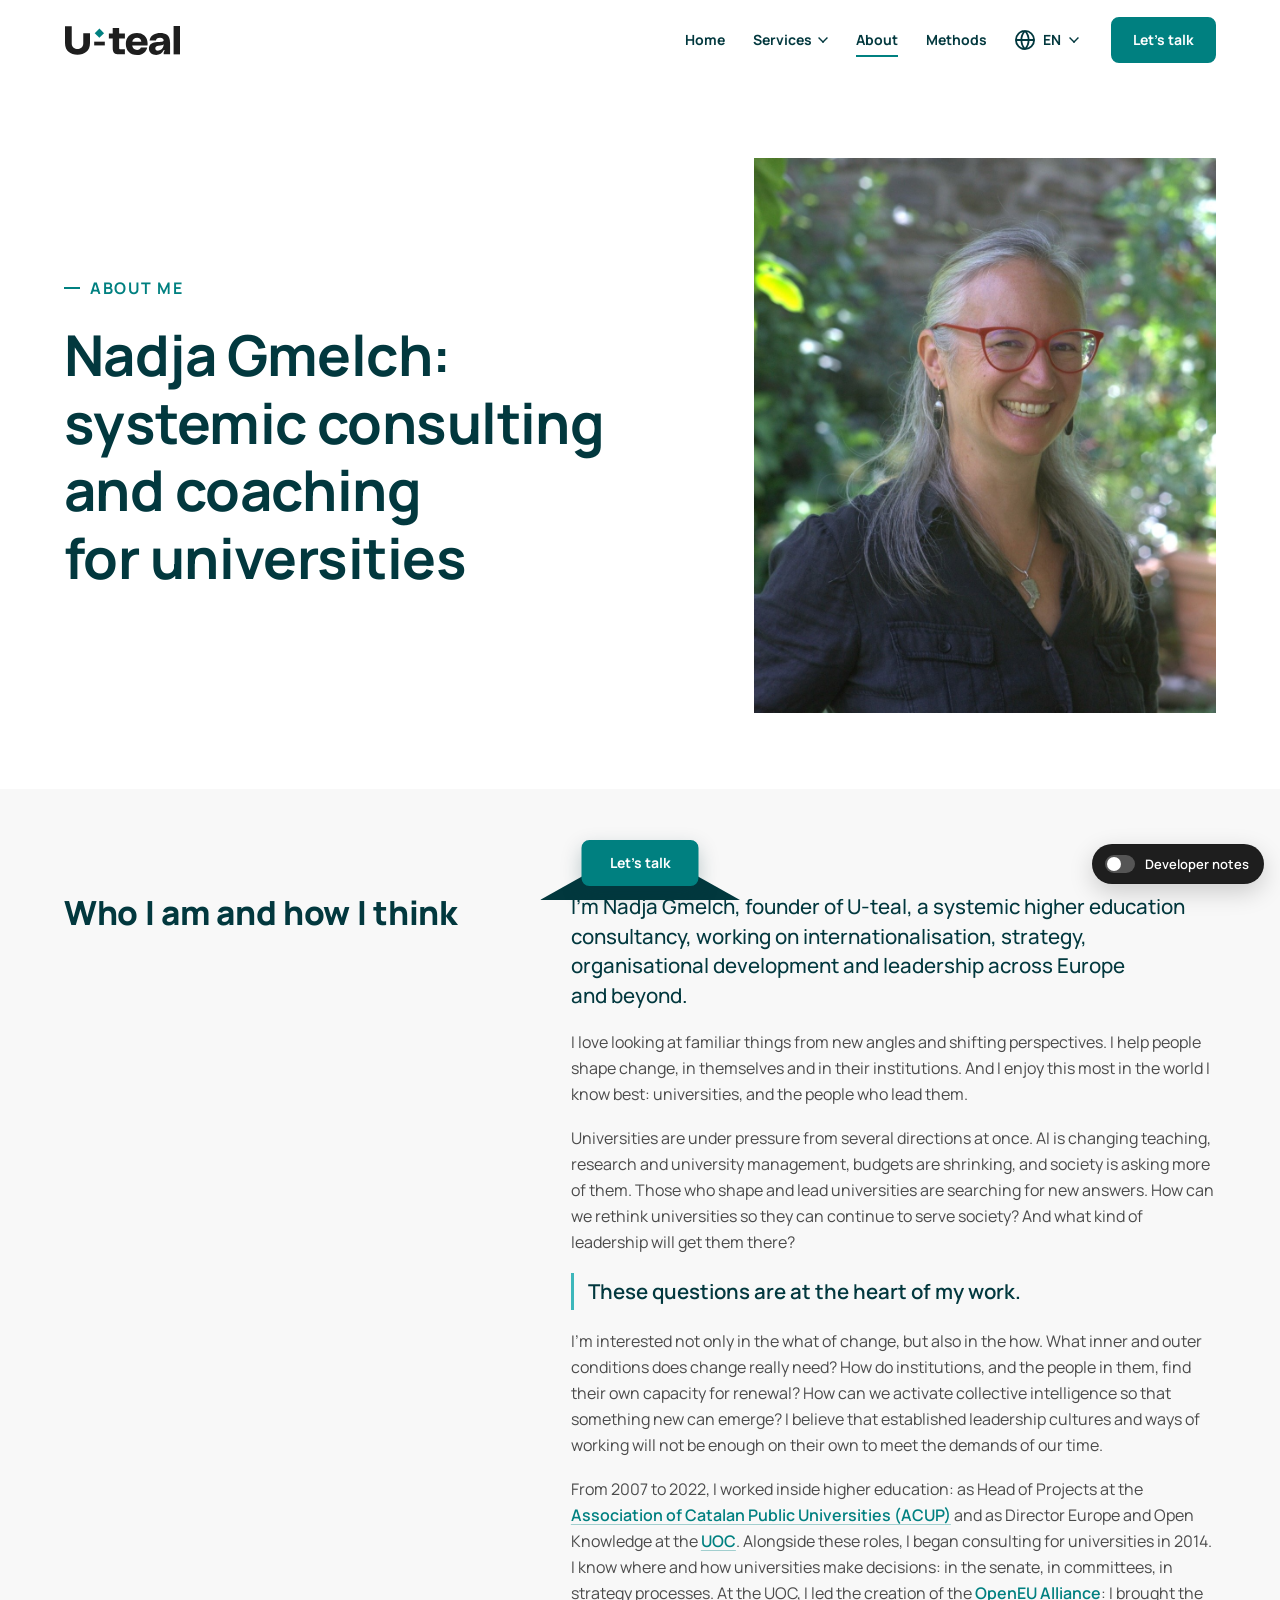
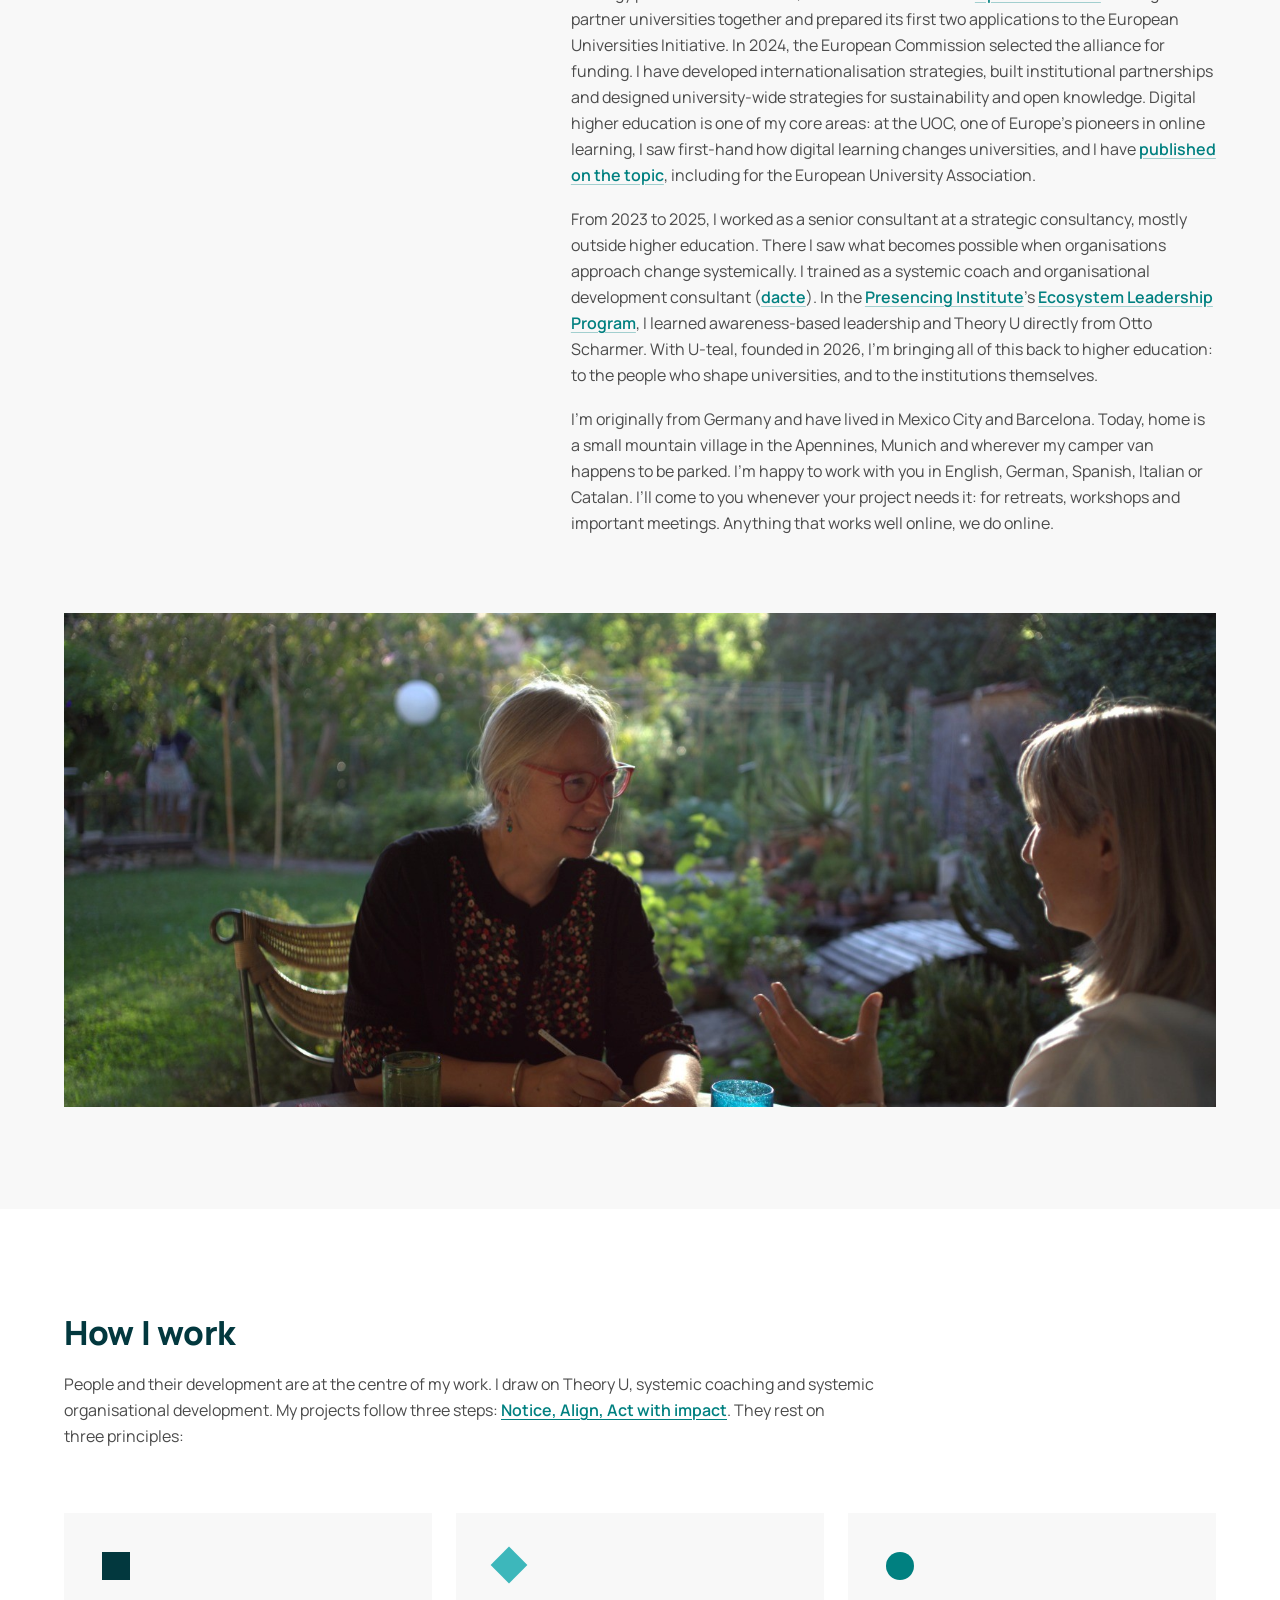
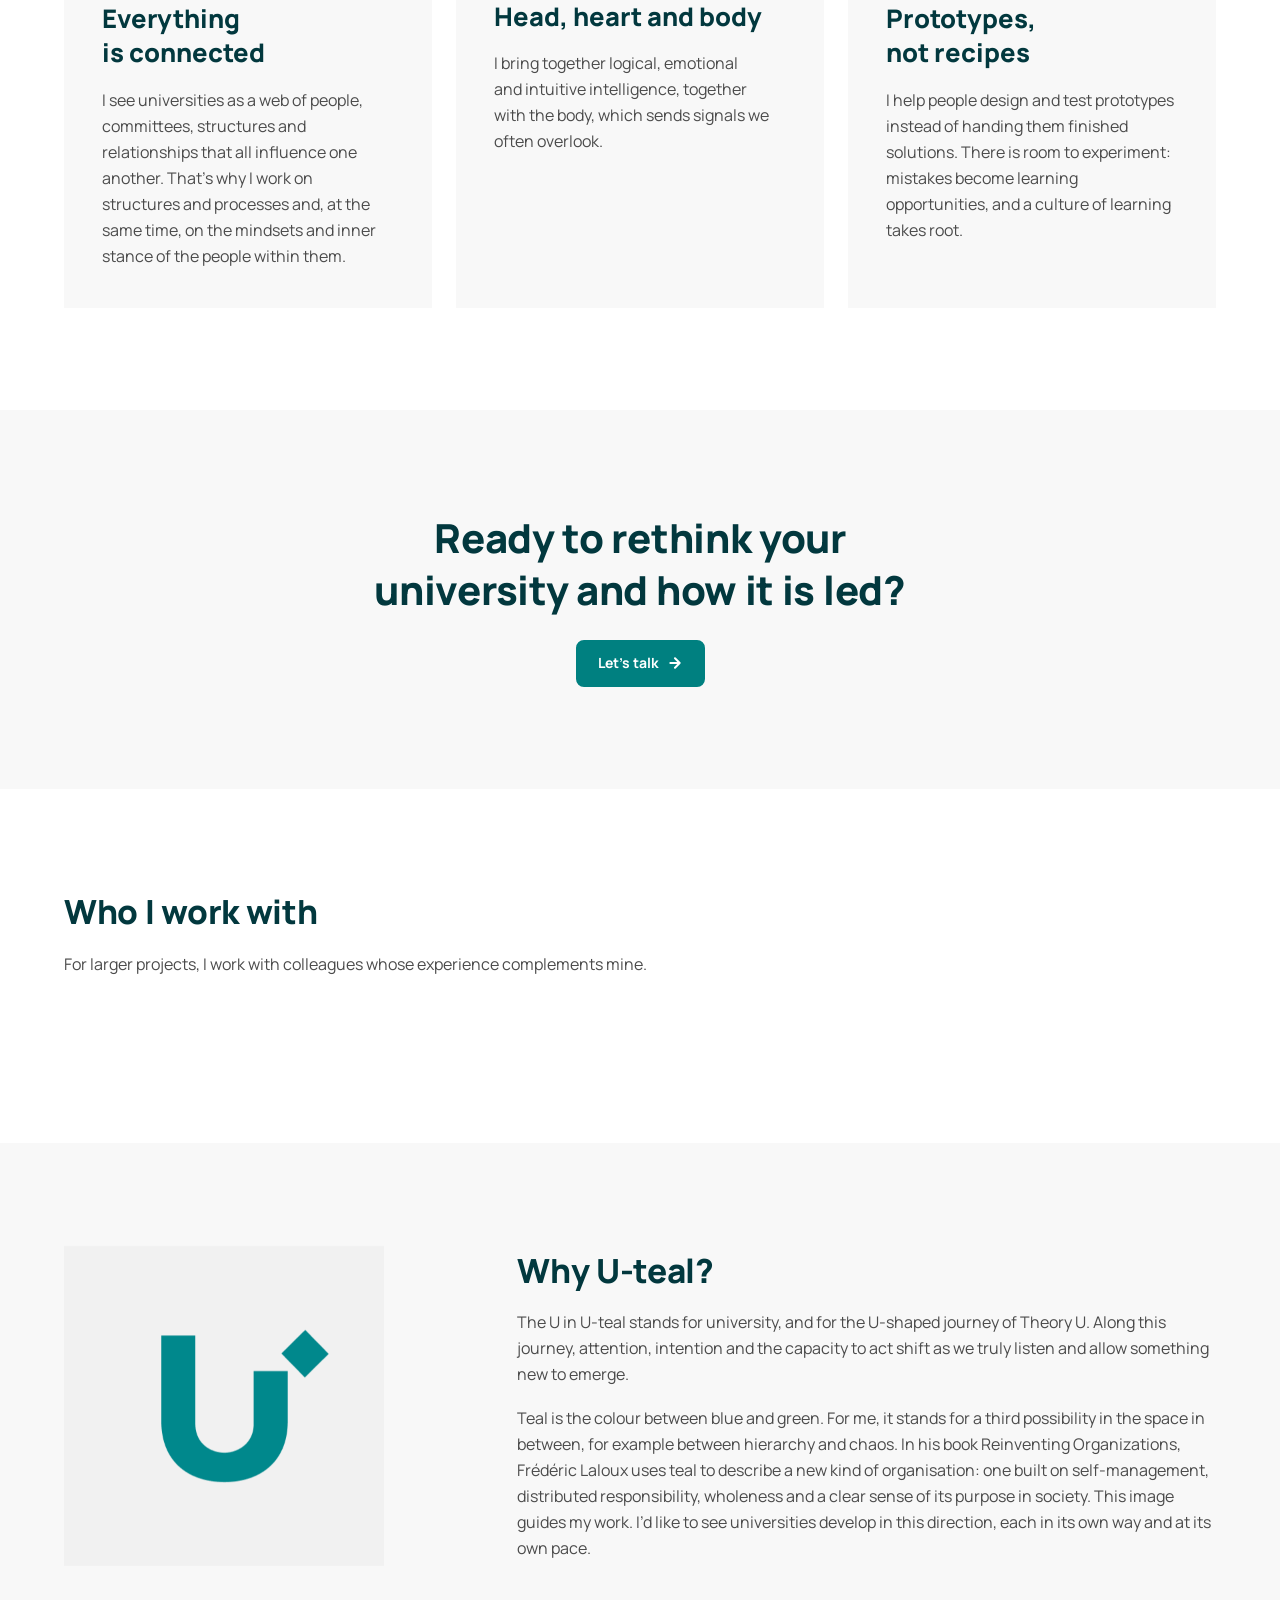
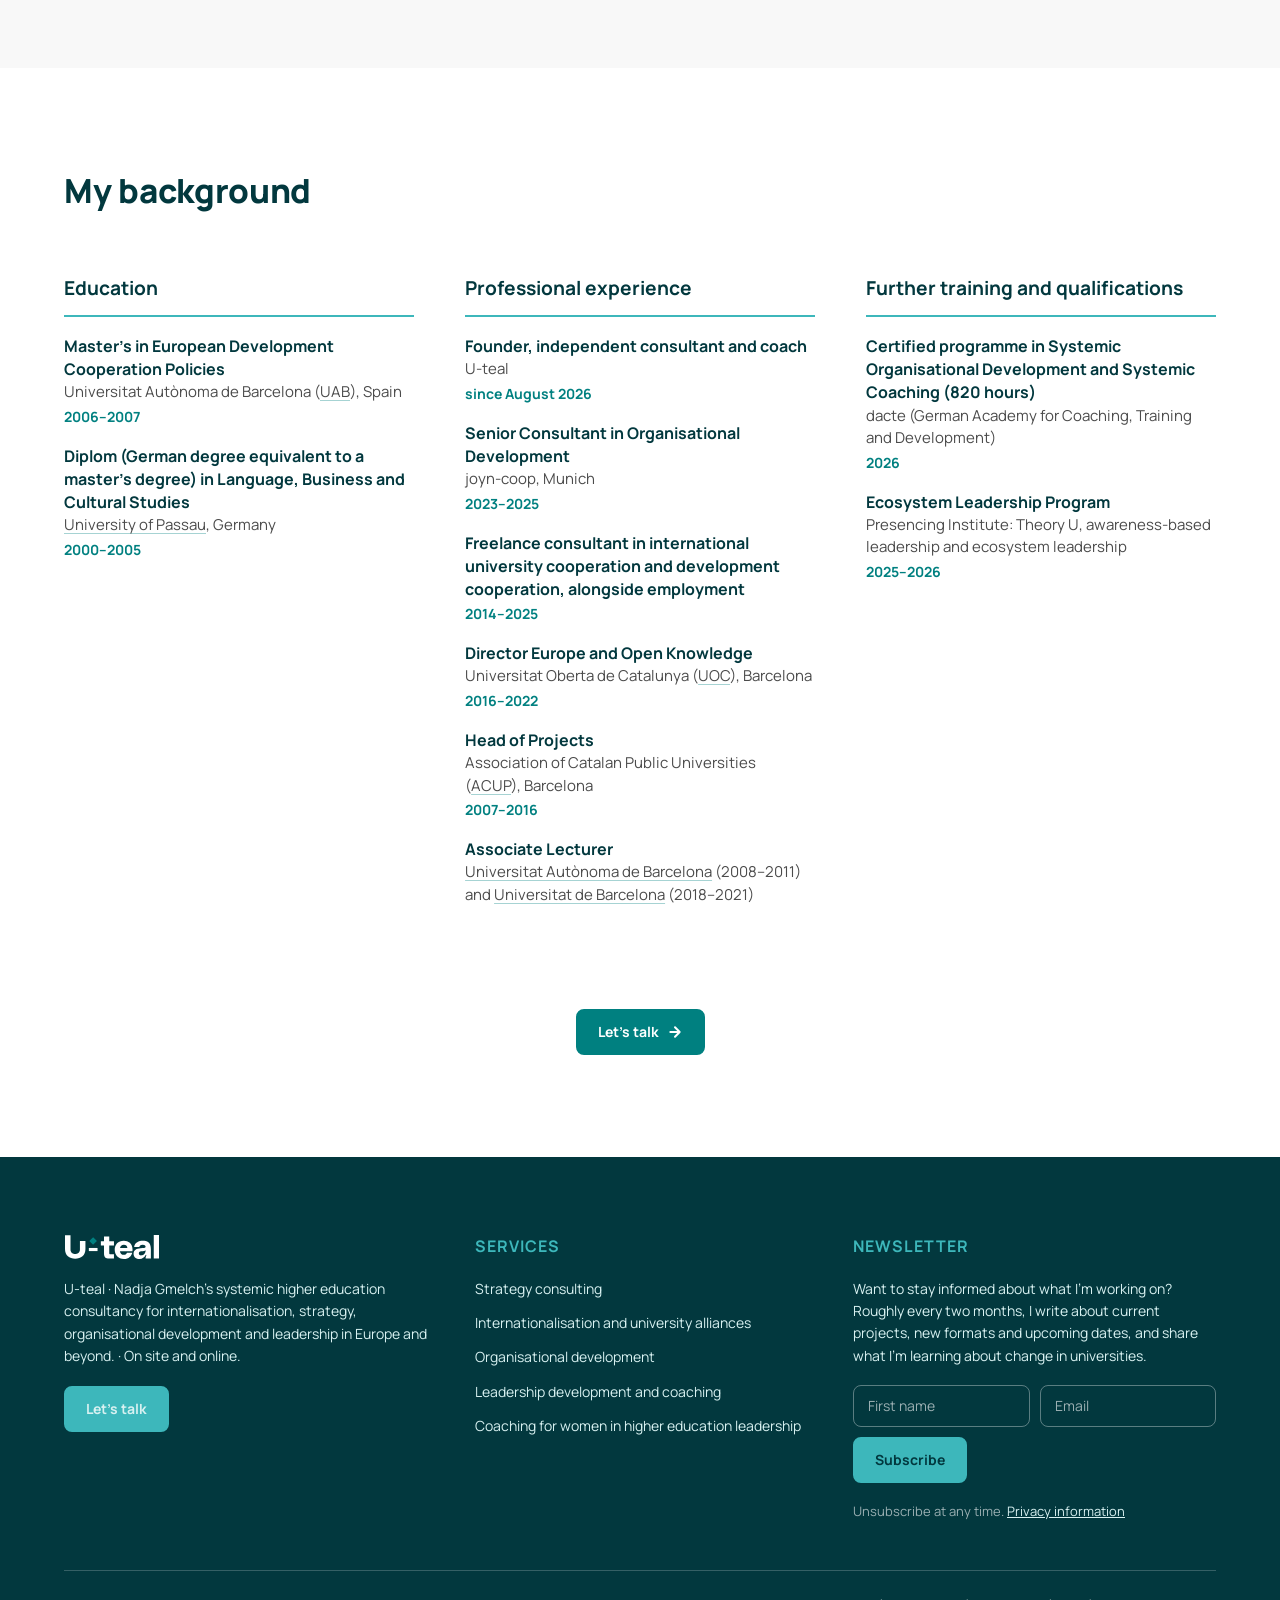
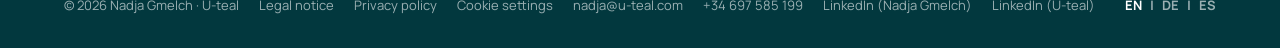
==== commit beba3ae2: "Apply brand-book colours and mark Elementor Pro as required - Colours: designer greys replaced with " ====
--- a/about-me.html
+++ b/about-me.html
@@ -121,8 +121,8 @@
             <ul>
               <li>Layout: Horizontal · Breakpoint: Tablet (Site Settings › Layout › Breakpoints: Tablet = 999px).</li>
               <li>Mobile dropdown: Full width ON · Align: start · Toggle icon: custom SVG (bar · diamond · bar), colour #02383E, size 22px.</li>
-              <li>Dropdown items: Manrope 16px/700 #02383E · padding 15px 0 · divider 1px #E3E8E8 · active: text #008080 + 3px left border.</li>
-              <li>Submenu ("Services"): indicator chevron on the right · bg #F7F7F7 · items 15px/600 · padding 12px 16px.</li>
+              <li>Dropdown items: Manrope 16px/700 #02383E · padding 15px 0 · divider 1px #CCD7D8 · active: text #008080 + 3px left border.</li>
+              <li>Submenu ("Services"): indicator chevron on the right · bg #F8F8F8 · items 15px/600 · padding 12px 16px.</li>
               <li>Languages: Polylang adds EN / DE / ES as a "Language switcher" menu item (show names, hide flags).</li>
               <li>"Let's talk": last menu item with CSS class <code>menu-cta</code> styled as a button (or hide the header button on mobile: the floating Let's talk is always visible).</li>
             </ul>
@@ -672,7 +672,7 @@
                 <li>Fields: First name (text, 50%) + Email (required, 50%) + Submit (100%, auto width). Mobile: all 100%.</li>
                 <li>Action: Mailchimp (native) with double opt-in ON (GDPR/DE). Brevo: Brevo plugin or webhook.</li>
                 <li>Spam: honeypot ON; Cloudflare Turnstile if needed (no reCAPTCHA).</li>
-                <li>Field: transparent bg · border 1px rgba(255,255,255,.35) · radius 8px · padding 11px 14px · Manrope 14px · text #FFF · placeholder #9FB8B6.</li>
+                <li>Field: transparent bg · border 1px rgba(255,255,255,.35) · radius 8px · padding 11px 14px · Manrope 14px · text #FFF · placeholder #9AAFB2.</li>
                 <li>Button: bg #3DB7BB · text #02383E · 14px/700 · padding 12px 20px · radius 8px · hover bg #FFF.</li>
                 <li>Polylang: translate the success message + privacy link in DE/ES.</li>
               </ul>
--- a/assets/css/global.css
+++ b/assets/css/global.css
@@ -20,13 +20,15 @@
    H3        28/38  800   card headings            → 22/30
    H4        20/26  700   row titles               → 18/24
    Lead      22/32  500   intro paragraphs         → 18/28
-   Body      16/26  400   #3C4A49
+   Body      16/26  400   #4B4B4B (Charcoal 80%)
    Eyebrow   16/18  700   uppercase, 1.5px, teal, with a dash before
    Nav       14/18  700
    ========================================================================== */
 
 /* ==========================================================================
-   1. DESIGN TOKENS (Brand Book v1 2026 + designer values)
+   1. DESIGN TOKENS (Brand Book v1 2026)
+   Only the brand colours and their 80/60/40/20% tints (Brand Book p.14:
+   tint = colour mixed with white). Elementor: Site Settings › Global Colors.
    ========================================================================== */
 :root {
   /* Brand colours */
@@ -35,16 +37,19 @@
   --c-teal-light: #3db7bb; /* Accent: dashes, quote line, CTA      */
   --c-ink: #1e1e1e; /* Charcoal                                    */
 
-  /* Neutrals */
-  --c-text: #3c4a49; /* Body text (designer)                      */
-  --c-muted: #6b7a7b;
-  --c-bg-soft: #f7f7f7; /* Off-white section / card background    */
-  --c-line: #e3e8e8; /* Dividers                                 */
+  /* Neutrals (brand tints only) */
+  --c-text: #4b4b4b; /* Body text: Charcoal 80%                   */
+  --c-muted: #356065; /* Small/muted text: Teal Dark 80%          */
+  --c-bg-soft: #f8f8f8; /* Off White (secondary)                  */
+  --c-line: #ccd7d8; /* Dividers, borders: Teal Dark 20%          */
+  --c-tint-teal-20: #cce6e6; /* Picture background: Teal 20%       */
+  --c-tint-dark-40: #9aafb2; /* Dashed borders: Teal Dark 40%       */
+  --c-tint-dark-60: #67888b; /* Placeholders/labels: Teal Dark 60%  */
   --c-white: #ffffff;
 
-  /* On dark (footer) */
-  --c-on-dark: #dfeceb;
-  --c-on-dark-muted: #9fb8b6;
+  /* On dark (footer, CTA band) */
+  --c-on-dark: #d8f1f1; /* Light Teal 20%                         */
+  --c-on-dark-muted: #9aafb2; /* Teal Dark 40%                      */
 
   /* Layout */
   --container: 1280px;
@@ -381,7 +386,7 @@
 .picture {
   position: relative;
   overflow: hidden;
-  background: #dde7e7;
+  background: var(--c-tint-teal-20);
 }
 
 .picture img {
@@ -414,7 +419,8 @@
   padding: 24px;
   text-align: center;
   background:
-    linear-gradient(45deg, rgba(0, 128, 128, 0.14), rgba(61, 183, 187, 0.06)),
+    /* Brand gradient (p.16): Teal transparent → Teal, top-left → bottom-right */
+    linear-gradient(135deg, rgba(0, 128, 128, 0.04), rgba(0, 128, 128, 0.26)),
     var(--c-bg-soft);
   border: 1px dashed rgba(0, 128, 128, 0.45);
 }
@@ -458,7 +464,7 @@
 
 /* --- 5.7 Shape cards (brand shapes: square · diamond · circle). Used on
    About "How I work" and the service pages "What your university gains".
-   Elementor: Container (3 cols) › per card: Container #F7F7F7 › shape
+   Elementor: Container (3 cols) › per card: Container #F8F8F8 › shape
    (Icon/SVG) · Heading · Text --- */
 .principles__grid {
   display: grid;
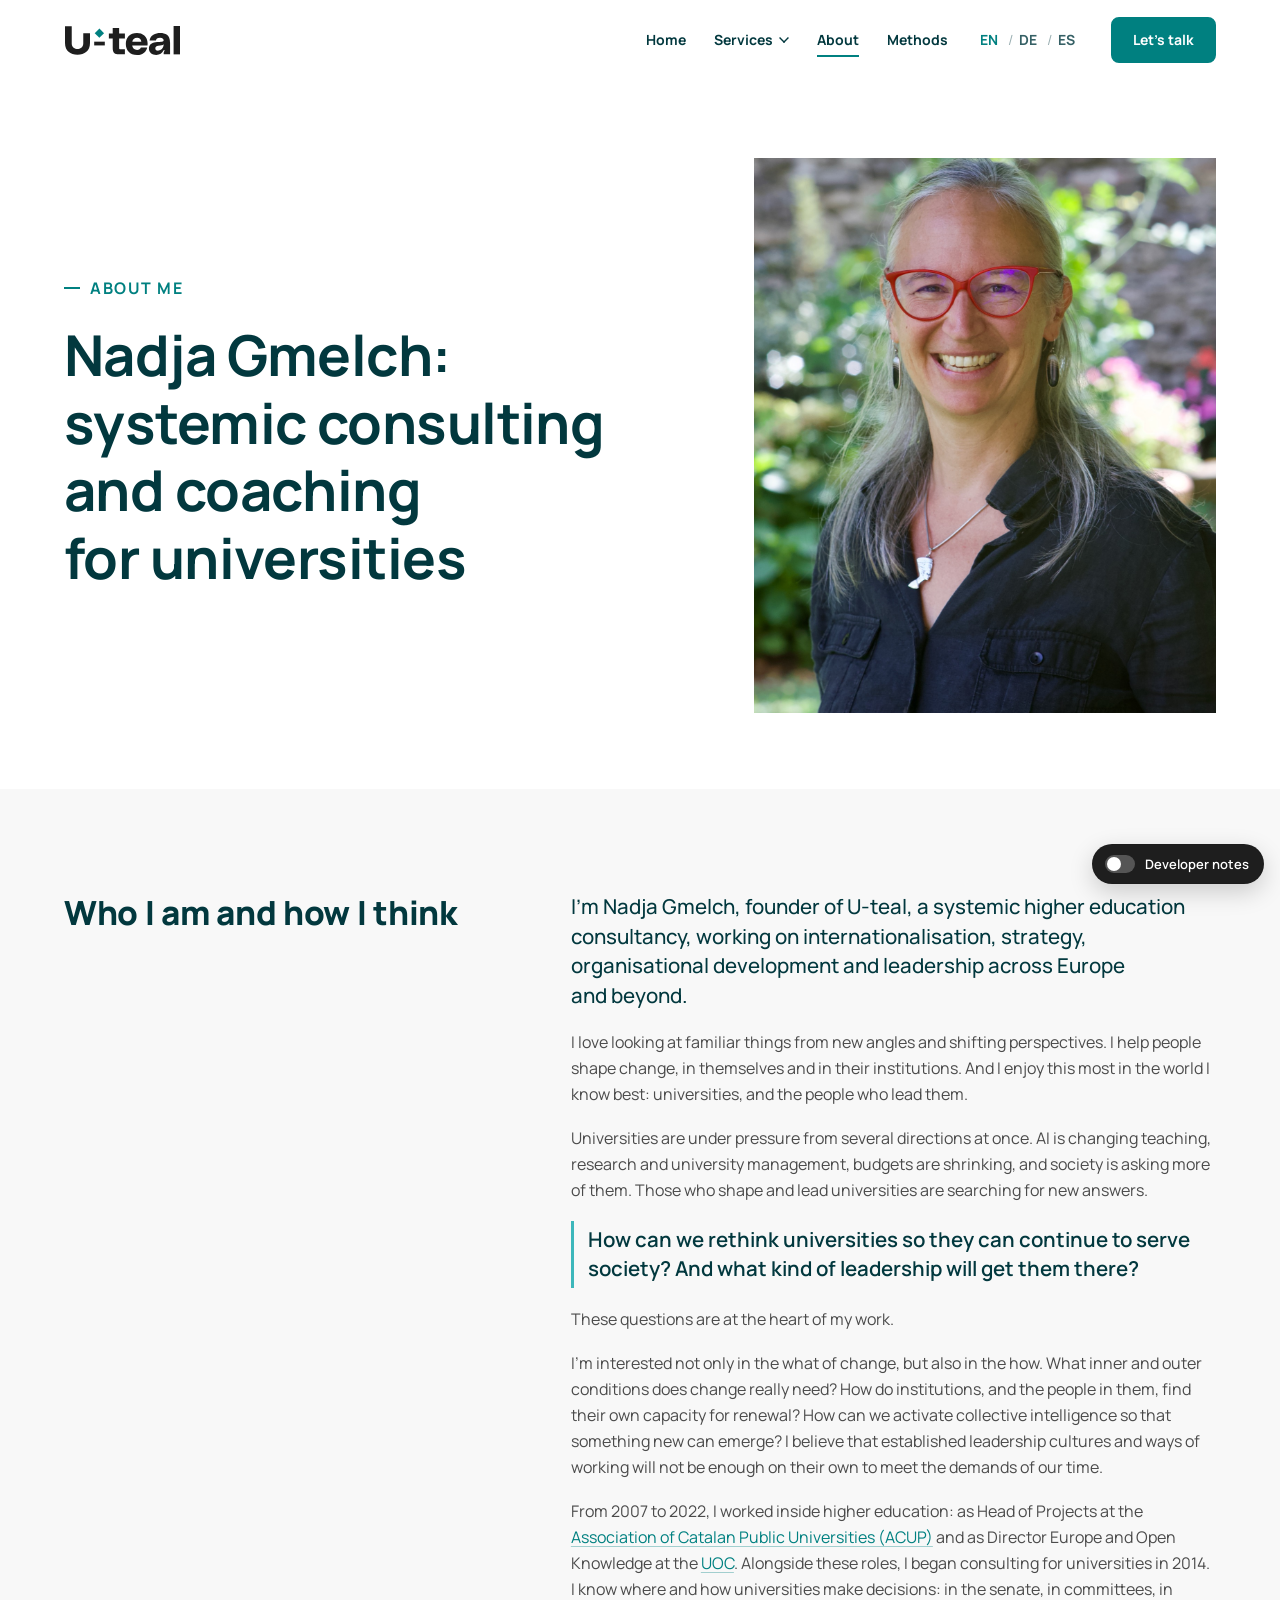
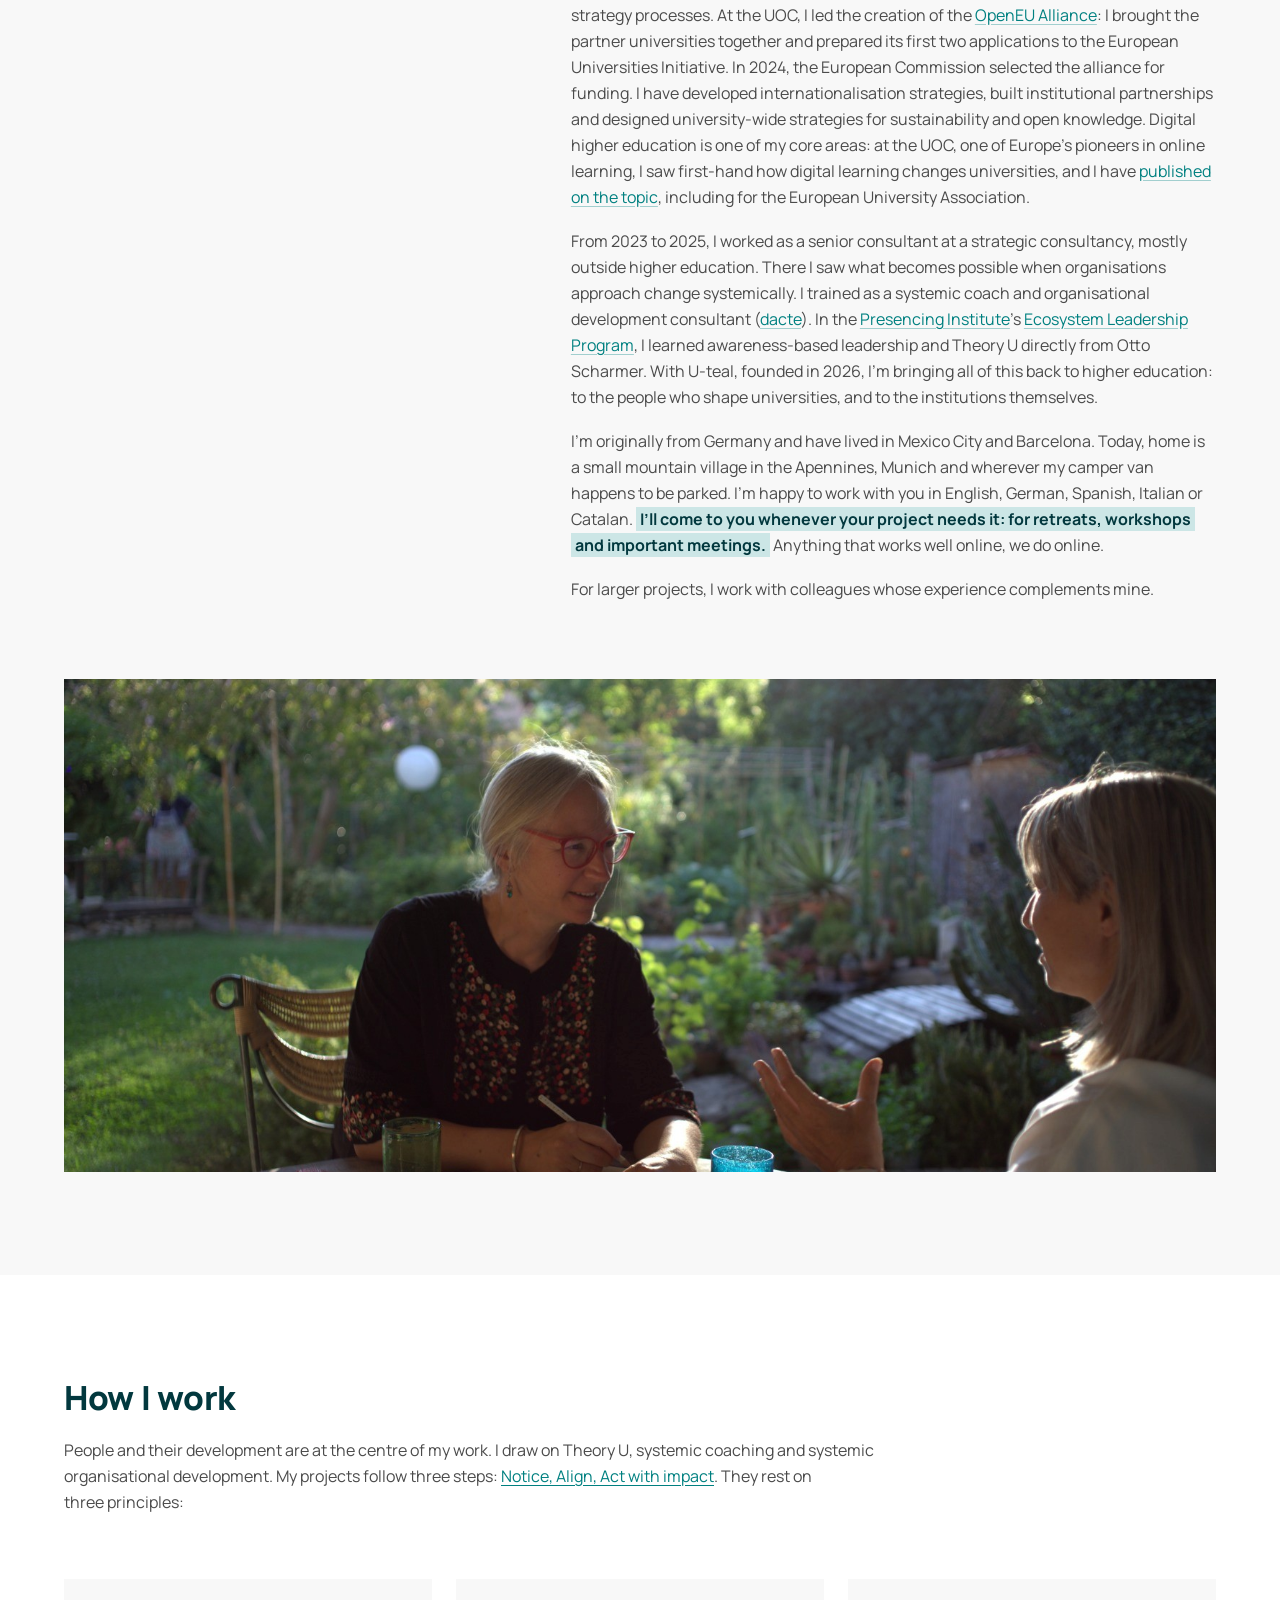
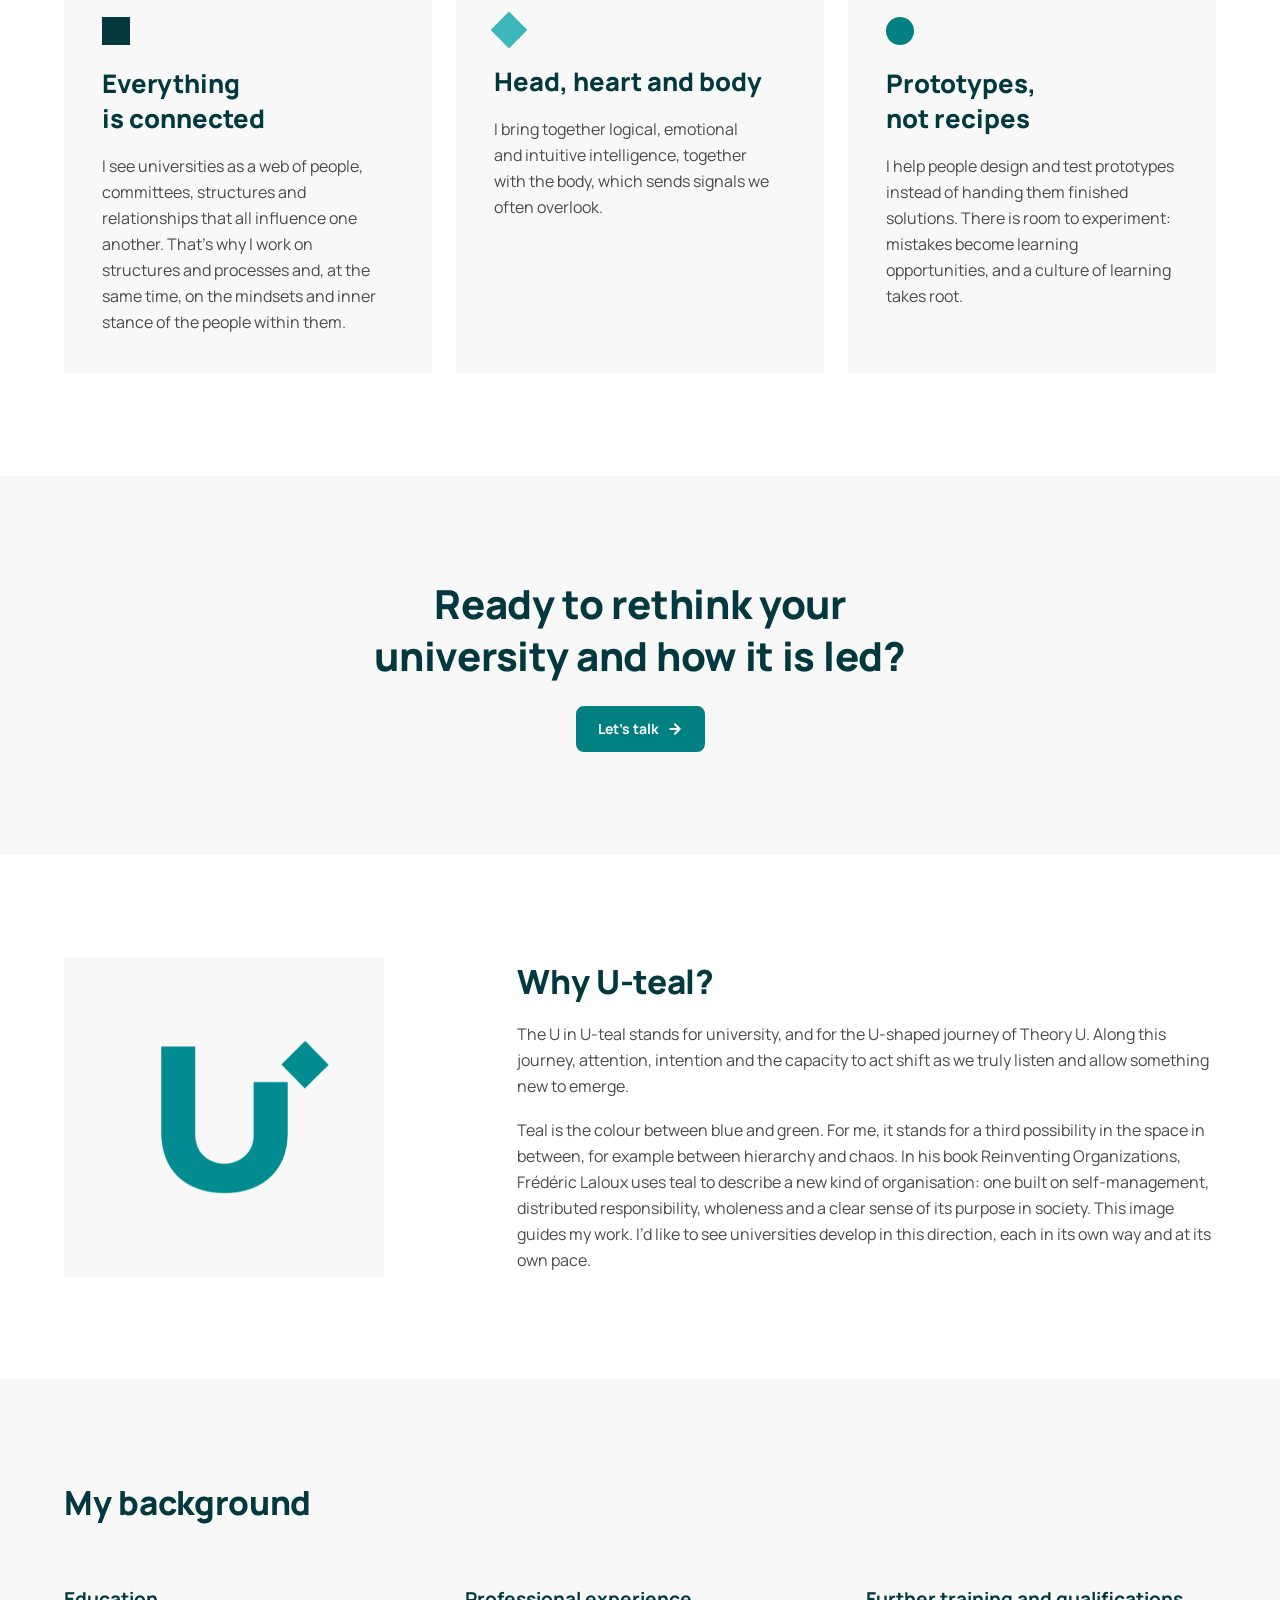
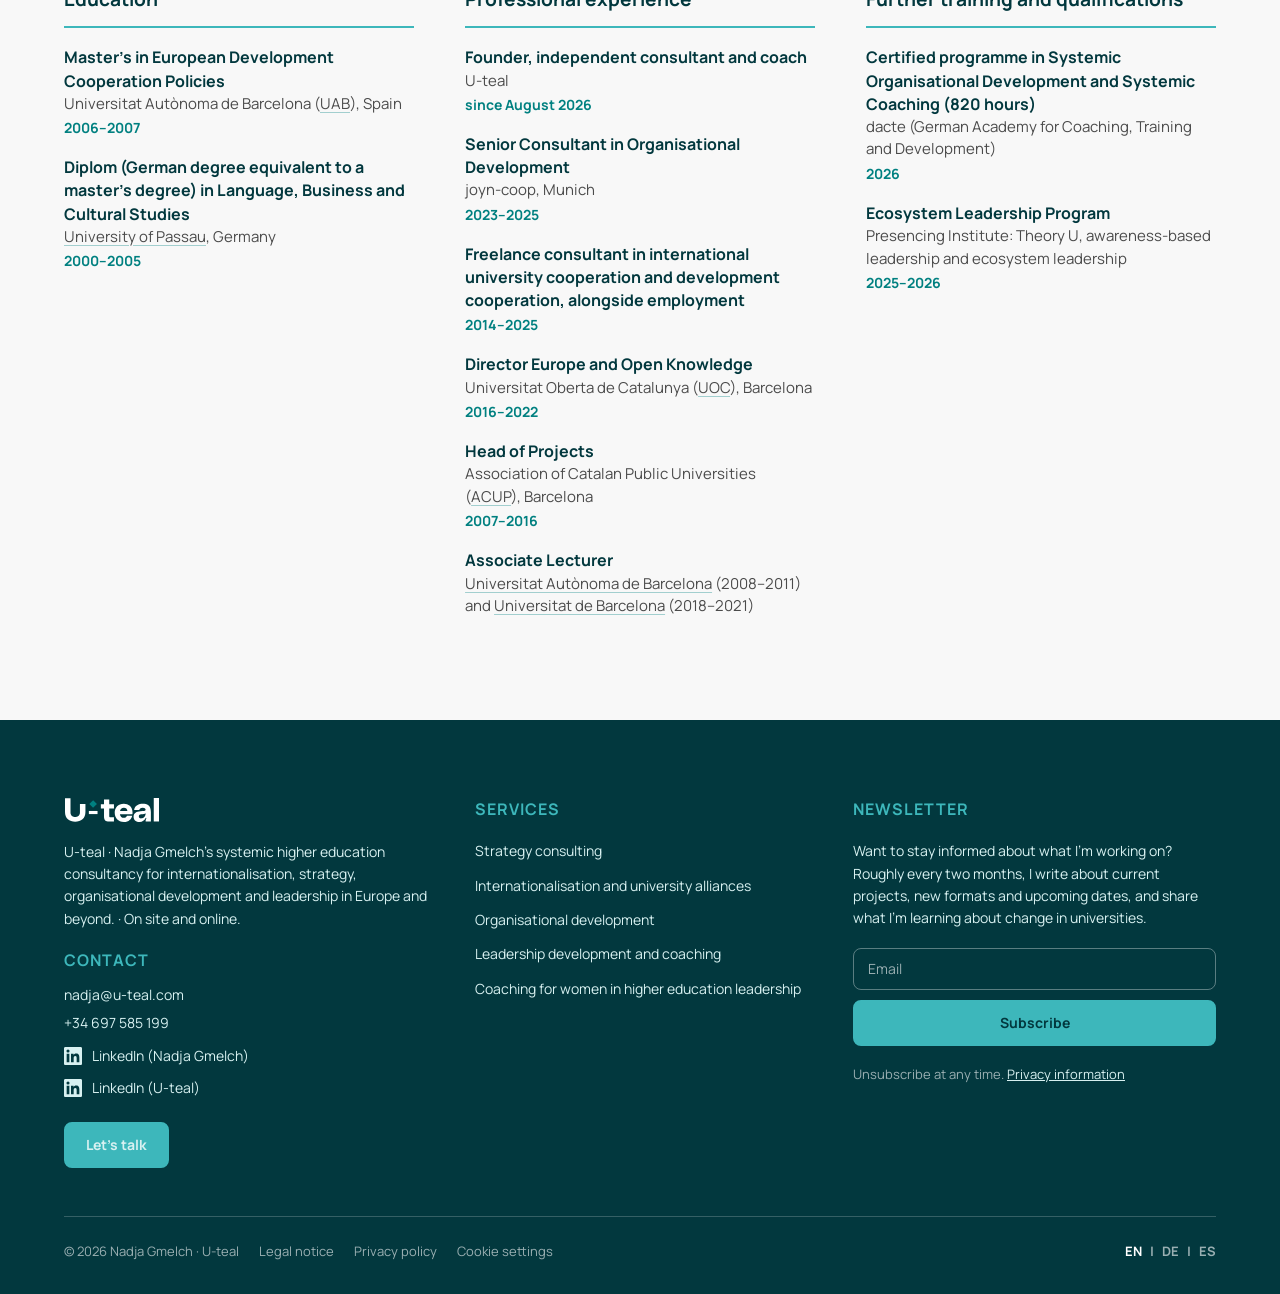
==== commit fc95c2b3: "Version 2: apply client feedback on version 1 (G1–MO3) - All pages: floating "Let's talk" on mobile " ====
--- a/about-me.html
+++ b/about-me.html
@@ -49,7 +49,7 @@
          S01 · HEADER
          Elementor: Theme Builder › Header (sticky)
          Widgets: Site Logo (SVG) · Nav Menu (Home · Services ▾ · About ·
-                  Methods) · Polylang language switcher (dropdown) · Button
+                  Methods) · Polylang language switcher (codes EN / DE / ES) · Button
          ====================================================================== -->
     <header class="site-header" id="top">
       <div class="dev-note">
@@ -97,19 +97,12 @@
             <li><a class="nav-link is-active" href="about-me.html" aria-current="page">About</a></li>
             <li><a class="nav-link" href="methods.html">Methods</a></li>
 
-            <!-- Language switcher (Polylang) -->
-            <li class="lang">
-              <button class="nav-link lang__btn" type="button" aria-expanded="false" aria-controls="submenu-lang" aria-label="Language: English" data-dropdown>
-                <svg viewBox="-1 -1 22 22" fill="none" aria-hidden="true">
-                  <path d="M20 10c0 5.523-4.477 10-10 10m10-10c0-5.523-4.477-10-10-10m10 10H0m10 10C4.477 20 0 15.523 0 10m10 10a14.6 14.6 0 0 1-4-10c0-3.723 1.432-7.304 4-10m0 20a14.6 14.6 0 0 0 4-10c0-3.723-1.432-7.304-4-10M0 10C0 4.477 4.477 0 10 0" stroke="currentColor" stroke-width="2" stroke-linecap="round" stroke-linejoin="round"/>
-                </svg>
-                EN <span class="nav-link__chev" aria-hidden="true"></span>
-              </button>
-              <ul class="submenu lang__menu" id="submenu-lang">
-                <li><a href="about-me.html" aria-current="true">English</a></li>
-                <li><a href="#" data-todo="/de/">Deutsch</a></li>
-                <li><a href="#" data-todo="/es/">Español</a></li>
-              </ul>
+            <!-- Language switcher (Polylang): codes only, no globe icon (feedback G2).
+                 ES stays hidden on the live site until Spanish pages exist (T5). -->
+            <li class="lang" aria-label="Language">
+              <a class="lang__link" href="about-me.html" aria-current="true" lang="en">EN</a>
+              <a class="lang__link" href="#" data-todo="/de/" lang="de">DE</a>
+              <a class="lang__link" href="#" data-todo="/es/" lang="es">ES</a>
             </li>
           </ul>
 
@@ -123,7 +116,7 @@
               <li>Mobile dropdown: Full width ON · Align: start · Toggle icon: custom SVG (bar · diamond · bar), colour #02383E, size 22px.</li>
               <li>Dropdown items: Manrope 16px/700 #02383E · padding 15px 0 · divider 1px #CCD7D8 · active: text #008080 + 3px left border.</li>
               <li>Submenu ("Services"): indicator chevron on the right · bg #F8F8F8 · items 15px/600 · padding 12px 16px.</li>
-              <li>Languages: Polylang adds EN / DE / ES as a "Language switcher" menu item (show names, hide flags).</li>
+              <li>Languages: Polylang "Language switcher" menu item showing <strong>codes only</strong> (EN / DE / ES), no flags, no globe icon (feedback G2).</li>
               <li>"Let's talk": last menu item with CSS class <code>menu-cta</code> styled as a button (or hide the header button on mobile: the floating Let's talk is always visible).</li>
             </ul>
           </div>
@@ -198,11 +191,12 @@
           </div>
 
           <figure class="picture">
+            <!-- Portrait IMG_2632 (feedback A6) -->
             <img
-              src="assets/images/about-nadja-gmelch.jpg"
+              src="assets/images/photos/IMG_2632-portrait.jpg"
               alt="Portrait of Nadja Gmelch, founder of U-teal"
-              width="1065"
-              height="1600"
+              width="1333"
+              height="2000"
             />
           </figure>
         </div>
@@ -246,10 +240,13 @@
               AI is changing teaching, research and university management,
               budgets are shrinking, and society is asking more of them. Those
               who shape and lead universities are searching for new answers.
+            </p>
+            <!-- Highlight moved here (feedback A2) -->
+            <p class="story__highlight">
               How can we rethink universities so they can continue to serve
               society? And what kind of leadership will get them there?
             </p>
-            <p class="story__highlight">These questions are at the heart of my work.</p>
+            <p>These questions are at the heart of my work.</p>
             <p>
               I’m interested not only in the what of change, but also in the
               how. What inner and outer conditions does change really need? How
@@ -301,9 +298,15 @@
               Barcelona. Today, home is a small mountain village in the
               Apennines, Munich and wherever my camper van happens to be parked.
               I’m happy to work with you in English, German, Spanish, Italian or
-              Catalan. I’ll come to you whenever your project needs it: for
-              retreats, workshops and important meetings. Anything that works
-              well online, we do online.
+              Catalan.
+              <mark class="highlight">I’ll come to you whenever your project needs it: for
+              retreats, workshops and important meetings.</mark>
+              Anything that works well online, we do online.
+            </p>
+            <!-- Added at the end of this text (feedback A5); the team section is hidden -->
+            <p>
+              For larger projects, I work with colleagues whose experience
+              complements mine.
             </p>
           </div>
         </div>
@@ -402,10 +405,10 @@
                       Advanced › Responsive › hide on all devices) › per card:
                       Image · Heading H3 · Text · Link
            ==================================================================== -->
-      <section class="section partners">
+      <section class="section partners dev-only">
         <div class="dev-note">
-          S06 · Who I work with — H2 · Text (live). Partner cards: hidden until
-          partners agree (Q22)
+          S06 · Who I work with — WHOLE SECTION HIDDEN for now (feedback A5 / Q22).
+          Elementor: keep the container, Advanced › Responsive › hide on all devices
         </div>
 
         <div class="container">
@@ -462,7 +465,7 @@
            Elementor: Container (row) › Image (brand mark) · Heading H2 ·
                       Text Editor
            ==================================================================== -->
-      <section class="section section--soft why">
+      <section class="section why">
         <div class="dev-note">S07 · Why U-teal? — Container (row) › Image (brand mark) | H2 · Text</div>
 
         <div class="container why__grid">
@@ -498,7 +501,7 @@
            Elementor: Container › Heading H2 · 3-col Container › per column:
                       Heading H3 · Icon List / Text Editor (title, place, years)
            ==================================================================== -->
-      <section class="section cv">
+      <section class="section section--soft cv">
         <div class="dev-note">S08 · My background — H2 · 3 cols (H3 · list: title · organisation · years)</div>
 
         <div class="container">
@@ -592,16 +595,6 @@
         </div>
       </section>
       <!-- /S08 · MY BACKGROUND -->
-
-      <!-- ====================================================================
-           S09 · FINAL CTA (button only, as in the doc)
-           Elementor: Container (centred) › Button → /contact
-           ==================================================================== -->
-      <section class="section final-cta">
-        <div class="dev-note">S09 · Final CTA — Button "Let's talk" → /contact</div>
-        <a class="btn btn--primary btn--arrow" href="contact.html">Let’s talk</a>
-      </section>
-      <!-- /S09 · FINAL CTA -->
     </main>
 
     <!-- ======================================================================
@@ -615,13 +608,13 @@
          ====================================================================== -->
     <footer class="site-footer">
       <div class="dev-note">
-        S11 · Theme Builder › Footer — 3 cols (logo + text + button · services
-        menu · newsletter form) + bottom bar (Polylang switcher)
+        S11 · Theme Builder › Footer — 3 cols (logo + text + contact + button ·
+        services menu · newsletter form) + bottom bar (Polylang switcher)
       </div>
 
       <div class="container">
         <div class="site-footer__cols">
-          <!-- Column 1 -->
+          <!-- Column 1: about + contact (feedback F3: contact details moved here) -->
           <div class="site-footer__col">
             <a class="site-footer__logo" href="index.html" aria-label="U-teal home">
               <img src="assets/images/brand/logo-uteal-white.svg" alt="U-teal" width="96" height="26" />
@@ -631,6 +624,28 @@
               internationalisation, strategy, organisational development and
               leadership in Europe and beyond. · On site and online.
             </p>
+            <div class="site-footer__contact">
+              <p class="site-footer__title">Contact</p>
+              <ul class="site-footer__links">
+                <li><a href="mailto:nadja@u-teal.com">nadja@u-teal.com</a></li>
+                <li><a href="tel:+34697585199">+34 697 585 199</a></li>
+              </ul>
+              <!-- Elementor: Icon List (LinkedIn icon) or Social Icons + text -->
+              <ul class="site-footer__social">
+                <li>
+                  <a href="https://www.linkedin.com/in/nadja-gmelch/" target="_blank" rel="noopener">
+                    <svg viewBox="0 0 24 24" aria-hidden="true"><path fill="currentColor" d="M20.45 20.45h-3.56v-5.57c0-1.33-.02-3.04-1.85-3.04-1.85 0-2.14 1.45-2.14 2.94v5.67H9.35V9h3.41v1.56h.05c.48-.9 1.64-1.85 3.37-1.85 3.6 0 4.27 2.37 4.27 5.46v6.28zM5.34 7.43a2.06 2.06 0 1 1 0-4.13 2.06 2.06 0 0 1 0 4.13zM7.12 20.45H3.56V9h3.56v11.45zM22.22 0H1.77C.79 0 0 .77 0 1.73v20.54C0 23.23.79 24 1.77 24h20.45c.98 0 1.78-.77 1.78-1.73V1.73C24 .77 23.2 0 22.22 0z"/></svg>
+                    LinkedIn (Nadja Gmelch)
+                  </a>
+                </li>
+                <li>
+                  <a href="https://www.linkedin.com/company/u-teal/" target="_blank" rel="noopener">
+                    <svg viewBox="0 0 24 24" aria-hidden="true"><path fill="currentColor" d="M20.45 20.45h-3.56v-5.57c0-1.33-.02-3.04-1.85-3.04-1.85 0-2.14 1.45-2.14 2.94v5.67H9.35V9h3.41v1.56h.05c.48-.9 1.64-1.85 3.37-1.85 3.6 0 4.27 2.37 4.27 5.46v6.28zM5.34 7.43a2.06 2.06 0 1 1 0-4.13 2.06 2.06 0 0 1 0 4.13zM7.12 20.45H3.56V9h3.56v11.45zM22.22 0H1.77C.79 0 0 .77 0 1.73v20.54C0 23.23.79 24 1.77 24h20.45c.98 0 1.78-.77 1.78-1.73V1.73C24 .77 23.2 0 22.22 0z"/></svg>
+                    LinkedIn (U-teal)
+                  </a>
+                </li>
+              </ul>
+            </div>
             <a class="btn btn--accent" href="contact.html">Let’s talk</a>
           </div>
 
@@ -646,7 +661,7 @@
             </ul>
           </div>
 
-          <!-- Column 3: newsletter -->
+          <!-- Column 3: newsletter (email only, feedback F1) -->
           <div class="site-footer__col site-footer__col--newsletter">
             <p class="site-footer__title">Newsletter</p>
             <p>
@@ -655,10 +670,8 @@
               dates, and share what I’m learning about change in universities.
             </p>
             <form class="footer-form" action="#" onsubmit="return false;">
-              <label class="sr-only" for="nl-name">First name</label>
-              <input id="nl-name" type="text" placeholder="First name" autocomplete="given-name" />
               <label class="sr-only" for="nl-email">Email</label>
-              <input id="nl-email" type="email" placeholder="Email" autocomplete="email" />
+              <input id="nl-email" type="email" placeholder="Email" autocomplete="email" required />
               <button class="btn btn--accent" type="submit">Subscribe</button>
             </form>
             <p class="footer-form__note">
@@ -669,9 +682,9 @@
             <div class="dev-note dev-note--inline">
               <strong>FORM · Elementor Pro › Form widget</strong>
               <ul>
-                <li>Fields: First name (text, 50%) + Email (required, 50%) + Submit (100%, auto width). Mobile: all 100%.</li>
-                <li>Action: Mailchimp (native) with double opt-in ON (GDPR/DE). Brevo: Brevo plugin or webhook.</li>
-                <li>Spam: honeypot ON; Cloudflare Turnstile if needed (no reCAPTCHA).</li>
+                <li>Fields: Email only (required, 100%) + Submit (100% = same width as the field, desktop and mobile; feedback F1/F2/MO2).</li>
+                <li>Action: Brevo (client's provider) with double opt-in ON (GDPR/DE): Brevo plugin or webhook.</li>
+                <li>Spam: honeypot ON + hCaptcha (free "hCaptcha for WP" plugin, supports Elementor Pro forms). No reCAPTCHA.</li>
                 <li>Field: transparent bg · border 1px rgba(255,255,255,.35) · radius 8px · padding 11px 14px · Manrope 14px · text #FFF · placeholder #9AAFB2.</li>
                 <li>Button: bg #3DB7BB · text #02383E · 14px/700 · padding 12px 20px · radius 8px · hover bg #FFF.</li>
                 <li>Polylang: translate the success message + privacy link in DE/ES.</li>
@@ -687,10 +700,6 @@
             <li><a href="#" data-todo="/legal-notice">Legal notice</a></li>
             <li><a href="#" data-todo="/privacy-policy">Privacy policy</a></li>
             <li><a href="#" data-todo="cookie-settings">Cookie settings</a></li>
-            <li><a href="mailto:nadja@u-teal.com">nadja@u-teal.com</a></li>
-            <li><a href="tel:+34697585199">+34 697 585 199</a></li>
-            <li><a href="https://www.linkedin.com/in/nadja-gmelch/" target="_blank" rel="noopener">LinkedIn (Nadja Gmelch)</a></li>
-            <li><a href="https://www.linkedin.com/company/u-teal/" target="_blank" rel="noopener">LinkedIn (U-teal)</a></li>
           </ul>
           <!-- Polylang: each link points to the same page in the other language -->
           <nav class="site-footer__lang" aria-label="Language">
@@ -704,7 +713,7 @@
     <!-- /S11 · FOOTER -->
 
     <!-- ======================================================================
-         FLOATING "LET'S TALK" (always visible — client request)
+         FLOATING "LET'S TALK" (mobile / tablet only — feedback G1; desktop uses the header button)
          Elementor: Pro Popup (bottom bar, all pages, no close button) or a
          fixed Container. Triangle = SVG/shape behind the button.
          ====================================================================== -->
--- a/assets/css/global.css
+++ b/assets/css/global.css
@@ -353,6 +353,59 @@
   color: var(--c-muted);
 }
 
+/* --- 5.3b Testimonial card: big quotation mark + prominent name
+   (feedback H7 / S6). Used on Home and in the service-page case studies.
+   Elementor: Testimonial widget or Container › Heading (“ 96px) · Text ·
+   Heading (name 20px/800) · Text (role) */
+.testimonial {
+  position: relative;
+  display: flex;
+  flex-direction: column;
+  gap: 18px;
+  padding: 56px clamp(24px, 3vw, 40px) 32px;
+  background: var(--c-white);
+}
+
+.testimonial__mark {
+  position: absolute;
+  top: 6px;
+  left: clamp(18px, 2.6vw, 34px);
+  font-size: 104px;
+  line-height: 1;
+  font-weight: 800;
+  color: var(--c-teal-light);
+}
+
+.testimonial__text {
+  font-size: clamp(18px, 1.5vw, 20px);
+  line-height: 1.6;
+  font-weight: 500;
+  font-style: italic;
+  color: var(--c-teal-dark);
+  text-wrap: pretty;
+}
+
+.testimonial__author {
+  display: flex;
+  flex-direction: column;
+  gap: 2px;
+  margin-top: auto;
+  padding-top: 16px;
+  border-top: 2px solid var(--c-teal-light);
+}
+
+.testimonial__name {
+  font-size: 20px;
+  font-weight: 800;
+  color: var(--c-teal-dark);
+}
+
+.testimonial__role {
+  font-size: 14px;
+  line-height: 1.5;
+  color: var(--c-muted);
+}
+
 /* --- 5.4 Numbered rows (designer "Trust" style: 01 + title | text) --- */
 .num-rows {
   border-top: 1px solid var(--c-line);
@@ -499,6 +552,57 @@
 .principle__shape--circle {
   border-radius: 50%;
   background: var(--c-teal);
+}
+
+/* --- 5.7b Brand shapes (Brand Book p.22): small solid marks used on cards.
+   Elementor: Icon widget with an uploaded SVG (one SVG per shape). --- */
+.shape {
+  display: block;
+  flex: 0 0 auto;
+  width: 30px;
+  height: 30px;
+  background: var(--c-teal-dark);
+}
+
+.shape--square { background: var(--c-teal-dark); }
+
+.shape--diamond {
+  width: 26px;
+  height: 26px;
+  margin: 2px;
+  background: var(--c-teal-light);
+  transform: rotate(45deg);
+}
+
+.shape--circle {
+  border-radius: 50%;
+  background: var(--c-teal);
+}
+
+.shape--triangle {
+  clip-path: polygon(50% 4%, 100% 96%, 0 96%);
+  background: var(--c-tint-dark-60);
+}
+
+.shape--rounded-diamond {
+  width: 26px;
+  height: 26px;
+  margin: 2px;
+  border-radius: 7px;
+  background: var(--c-teal-light);
+  transform: rotate(45deg);
+}
+
+/* --- 5.7c Highlight: a word or sentence the client wants to stand out
+   (feedback H13, A2, A3). Elementor: Text Editor › select text › custom
+   class "highlight" (or bold + Global colour). --- */
+.highlight {
+  padding: 0.05em 0.25em;
+  background: var(--c-tint-teal-20);
+  font-weight: 700;
+  color: var(--c-teal-dark);
+  box-decoration-break: clone;
+  -webkit-box-decoration-break: clone;
 }
 
 /* --- 5.8 CTA block (centred: heading · text · button) --- */
@@ -758,27 +862,30 @@
   background: var(--c-line);
 }
 
-/* Language switcher (globe + EN, dropdown EN / DE / ES) */
+/* Language switcher: codes only "EN / DE / ES", no globe (feedback G2).
+   Elementor: Polylang "Language switcher" menu item, show codes, hide flags. */
 .lang {
-  position: relative;
-}
-
-.lang__btn {
-  gap: 8px;
-}
-
-.lang__btn svg {
-  width: 20px;
-  height: 20px;
-}
-
-.lang__menu {
-  min-width: 140px;
-  left: auto;
-  right: -10px;
-}
-
-.lang__menu a[aria-current="true"] {
+  display: flex;
+  align-items: center;
+  gap: 2px;
+}
+
+.lang__link {
+  padding: 6px 4px;
+  font-size: 14px;
+  font-weight: 700;
+  color: var(--c-muted);
+}
+
+.lang__link + .lang__link::before {
+  content: "/";
+  margin-right: 6px;
+  font-weight: 400;
+  color: var(--c-tint-dark-40);
+}
+
+.lang__link:hover,
+.lang__link[aria-current="true"] {
   color: var(--c-teal);
 }
 
@@ -896,10 +1003,43 @@
   gap: 12px;
 }
 
-/* Newsletter form (Elementor Pro Form) */
+/* Contact details in column 1 (feedback F3) */
+.site-footer__contact {
+  display: flex;
+  flex-direction: column;
+  gap: 10px;
+}
+
+.site-footer__contact .site-footer__links {
+  gap: 6px;
+}
+
+.site-footer__social {
+  display: flex;
+  flex-direction: column;
+  gap: 6px;
+  margin: 0;
+  padding: 0;
+  list-style: none;
+}
+
+.site-footer__social a {
+  display: inline-flex;
+  align-items: center;
+  gap: 10px;
+}
+
+.site-footer__social svg {
+  flex: 0 0 auto;
+  width: 18px;
+  height: 18px;
+}
+
+/* Newsletter form (Elementor Pro Form): email only, button = field width
+   (feedback F1 / F2 / MO2) */
 .footer-form {
   display: grid;
-  grid-template-columns: 1fr 1fr;
+  grid-template-columns: minmax(0, 1fr);
   gap: 10px;
   width: 100%;
 }
@@ -924,8 +1064,8 @@
 }
 
 .footer-form .btn {
-  grid-column: 1 / -1;
-  justify-self: start;
+  justify-content: center;
+  width: 100%;
   cursor: pointer;
   font-family: var(--font);
 }
@@ -1020,6 +1160,15 @@
 
 .float-cta {
   transition: opacity 0.25s ease, transform 0.25s ease;
+}
+
+/* Desktop: no floating button, the header "Let's talk" is enough
+   (feedback G1). Mobile/tablet keep it. Elementor: Popup › Advanced ›
+   "Hide on Desktop" (or Container responsive visibility). */
+@media (min-width: 1000px) {
+  .float-cta {
+    display: none;
+  }
 }
 
 /* ==========================================================================
@@ -1304,8 +1453,13 @@
     display: block;
   }
 
-  .lang__menu {
-    padding-left: 0;
+  .lang {
+    gap: 6px;
+    padding: 12px 0;
+  }
+
+  .lang__link {
+    font-size: 16px;
   }
 
   .site-nav > .btn {
@@ -1371,15 +1525,6 @@
 }
 
 @media (max-width: 999px) {
-  /* Language row: globe + "EN" together, chevron on the right */
-  .lang__btn {
-    justify-content: flex-start;
-  }
-
-  .lang__btn .nav-link__chev {
-    margin-left: auto;
-  }
-
   /* Don't cover the menu with the header label while it is open */
   .show-notes .site-header.is-open > .dev-note {
     display: none;
--- a/assets/css/about.css
+++ b/assets/css/about.css
@@ -3,7 +3,7 @@
    Loaded only on about-me.html, after global.css.
    Sections: S02 Hero · S03 Who I am · S04 How I work (principles) ·
              S05 CTA · S06 Who I work with (partly hidden) · S07 Why U-teal ·
-             S08 My background · S09 Final CTA
+             S08 My background (final CTA button removed, feedback A4)
    ========================================================================== */
 
 /* --------------------------------------------------------------------------
@@ -55,8 +55,9 @@
   aspect-ratio: 21 / 9;
 }
 
+/* Links not bold (feedback A1) */
 .story__text a {
-  font-weight: 600;
+  font-weight: inherit;
   text-decoration: underline;
   text-decoration-color: rgba(0, 128, 128, 0.35);
   text-underline-offset: 3px;
@@ -66,7 +67,7 @@
   text-decoration-color: currentColor;
 }
 
-/* "These questions are at the heart of my work." */
+/* Highlighted questions (feedback A2) */
 .story__highlight {
   padding: 4px 0 4px 14px;
   border-left: 3px solid var(--c-teal-light);
@@ -80,7 +81,7 @@
    S04 · How I work: intro + 3 principle cards (square · diamond · circle)
    -------------------------------------------------------------------------- */
 .principles .section-head a {
-  font-weight: 600;
+  font-weight: inherit;
   text-decoration: underline;
   text-underline-offset: 3px;
 }
@@ -199,15 +200,6 @@
 
 .cv-item a:hover {
   color: var(--c-teal);
-}
-
-/* --------------------------------------------------------------------------
-   S09 · Final CTA (button only)
-   -------------------------------------------------------------------------- */
-.final-cta {
-  display: flex;
-  justify-content: center;
-  padding-top: 0;
 }
 
 /* ==========================================================================
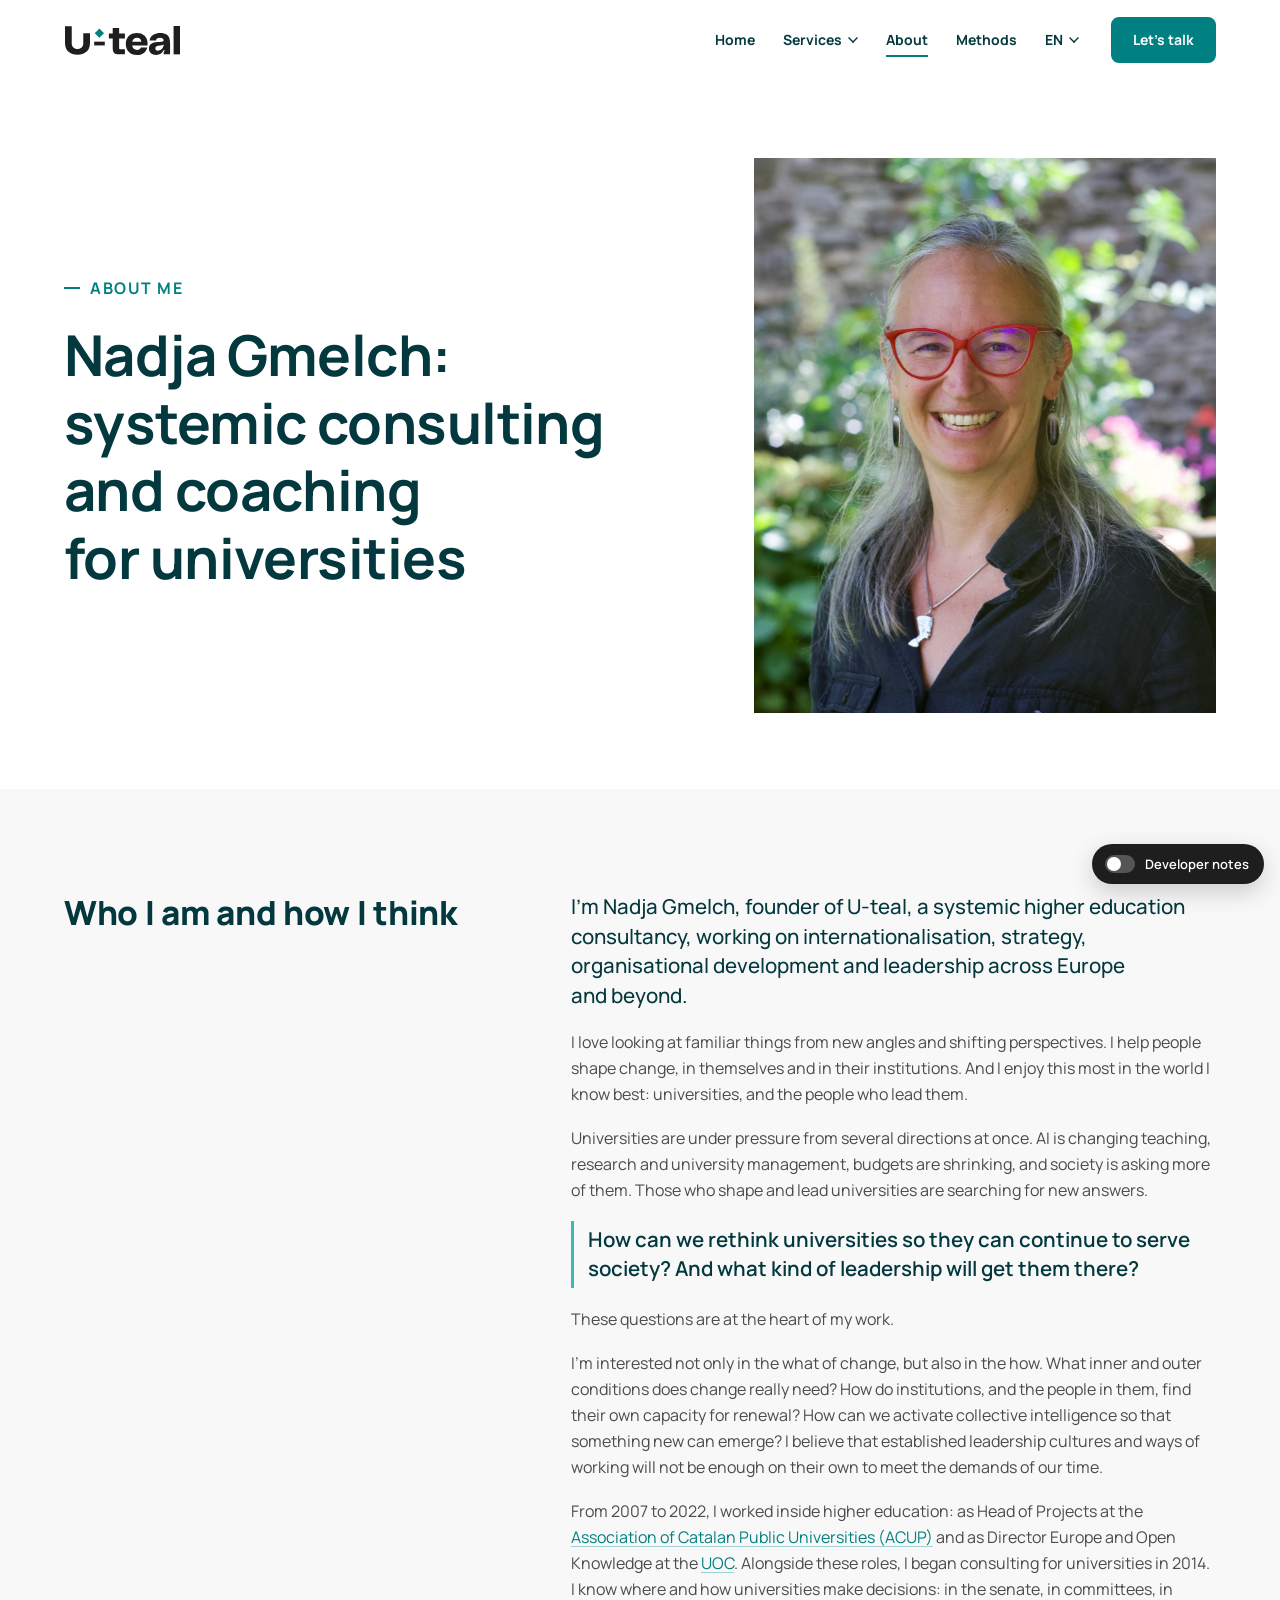
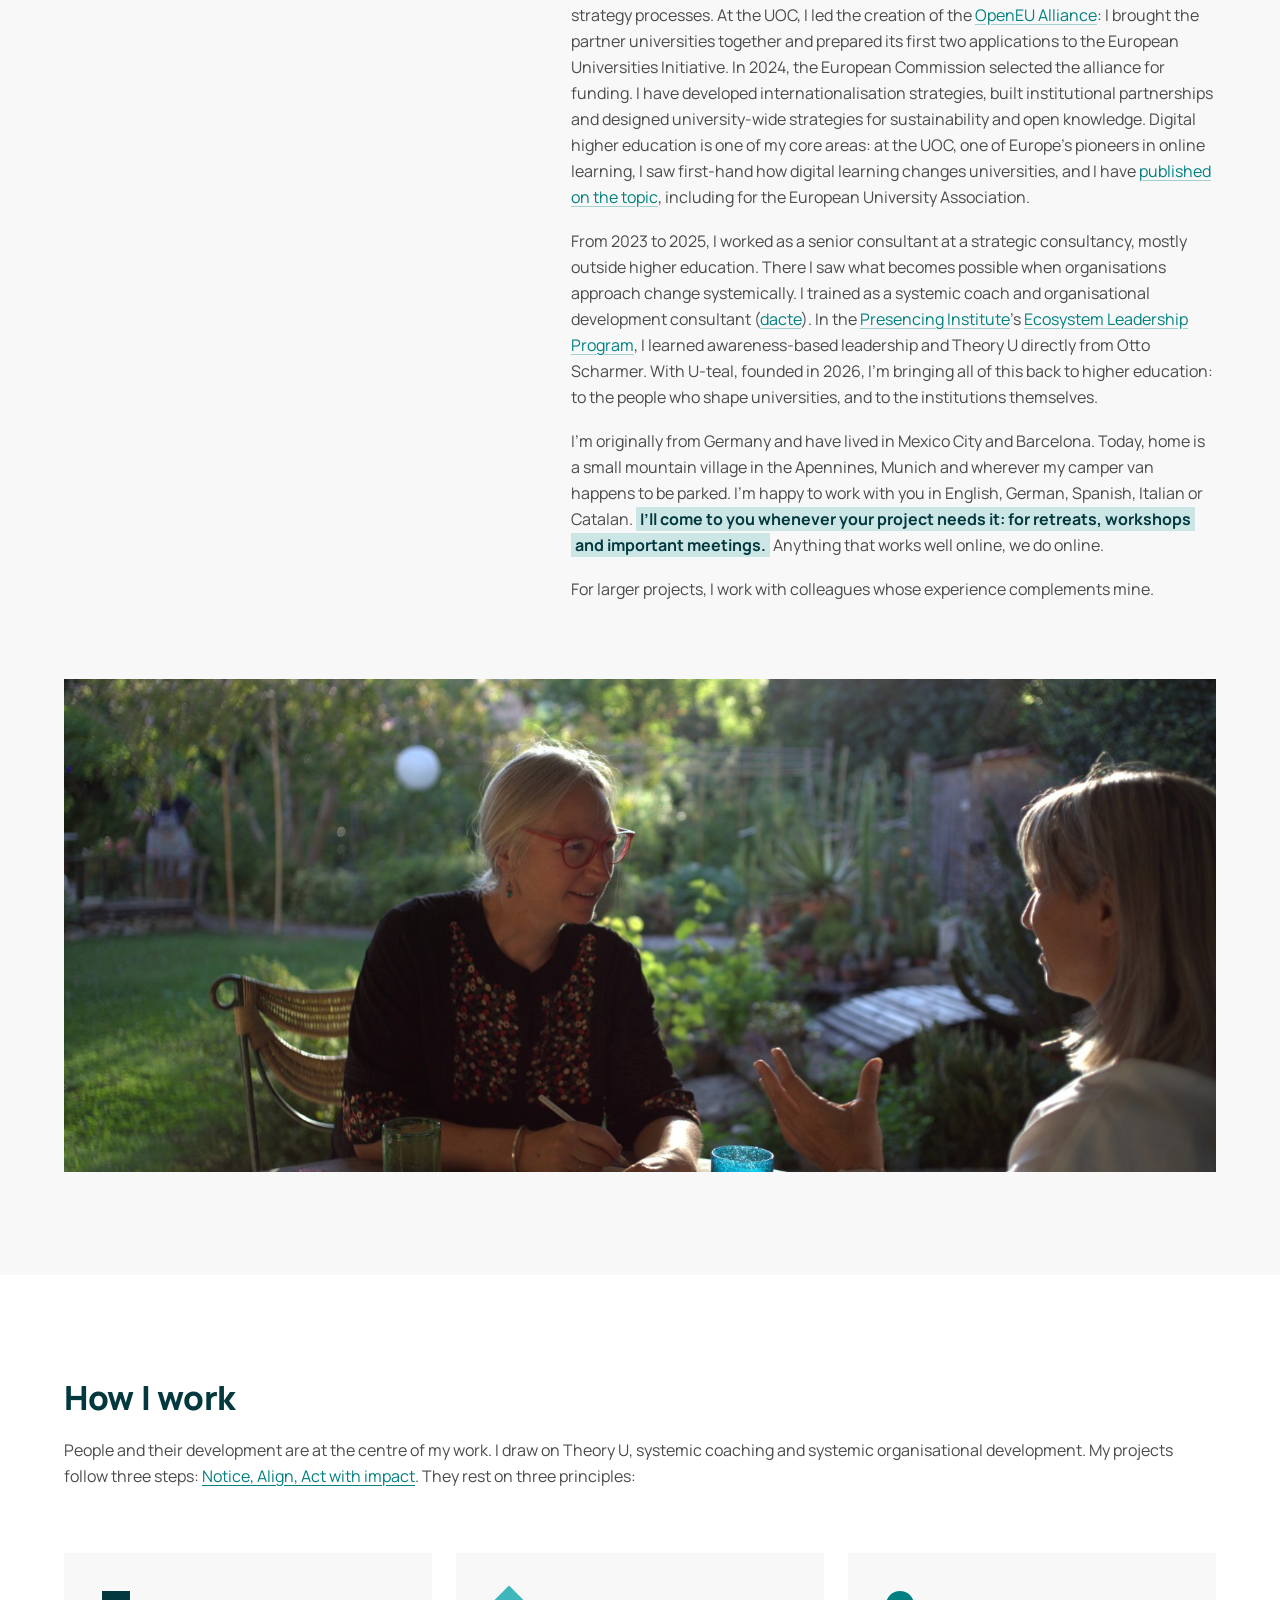
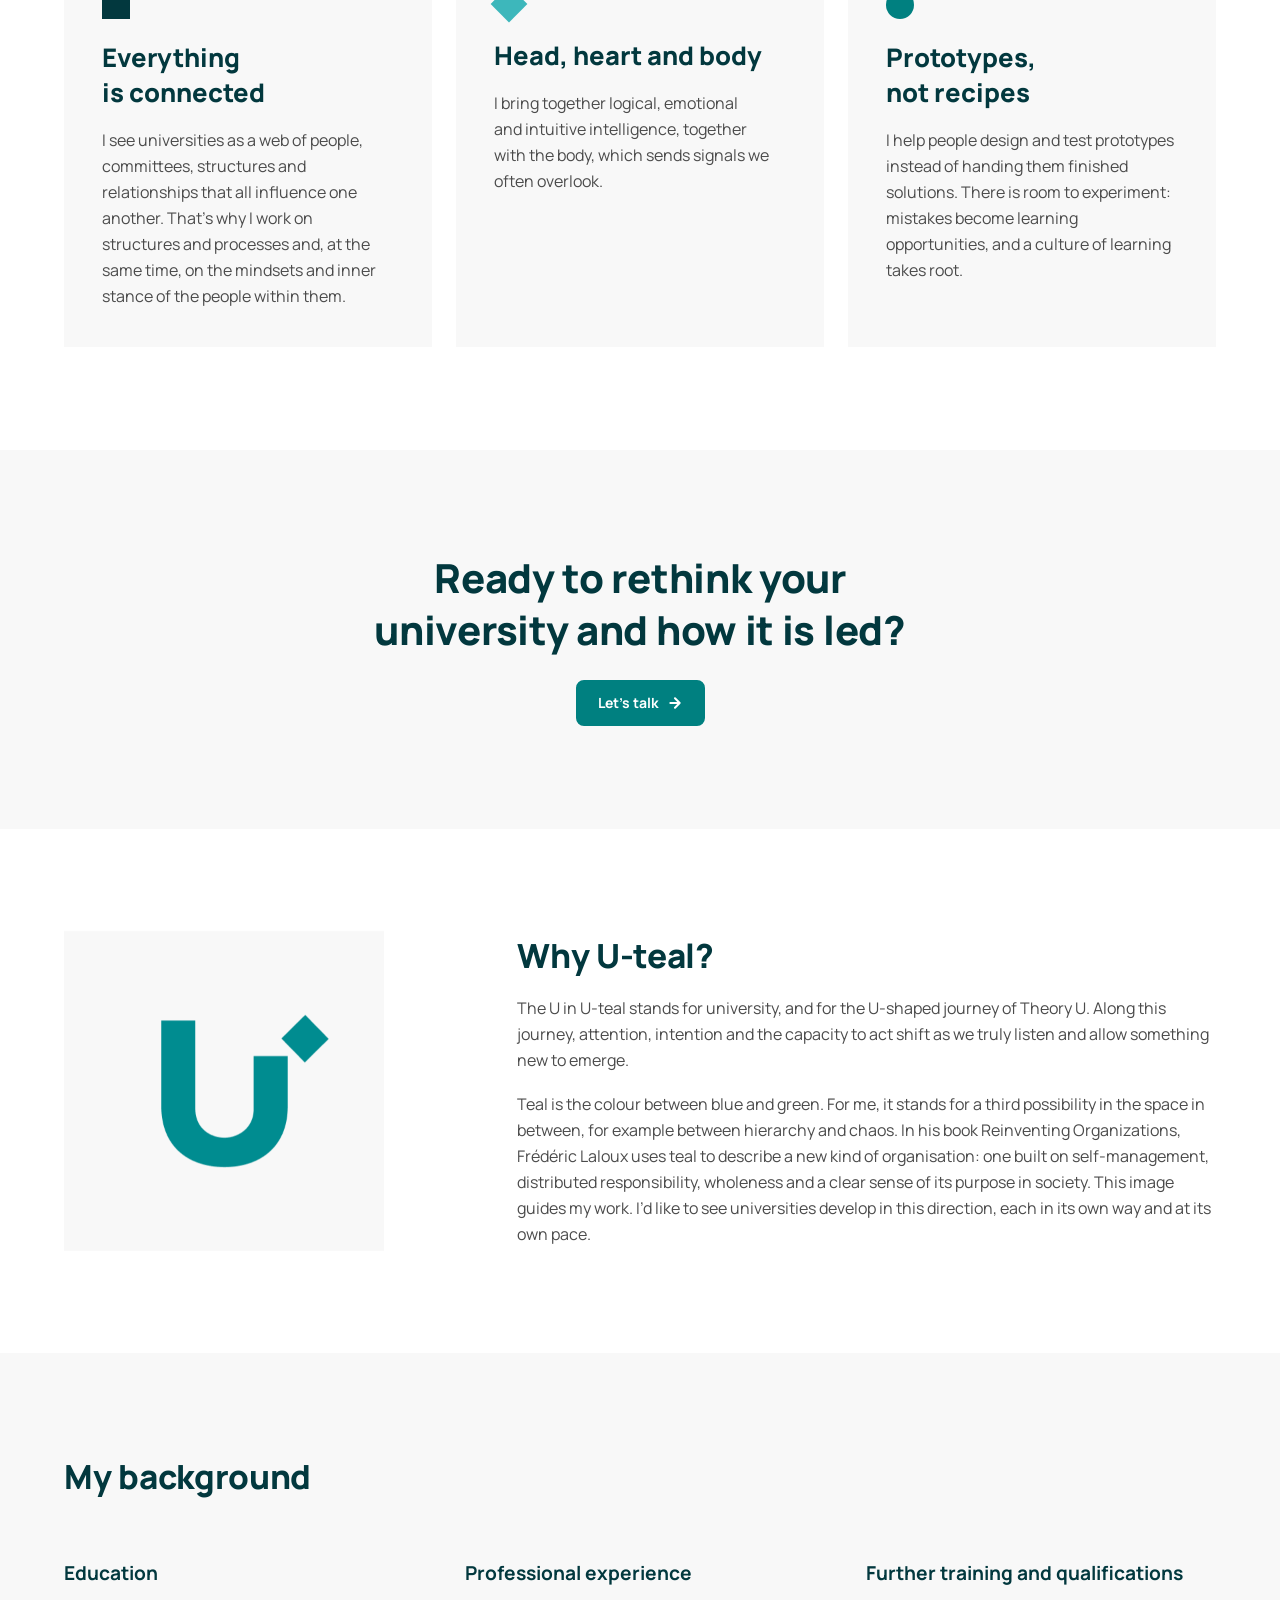
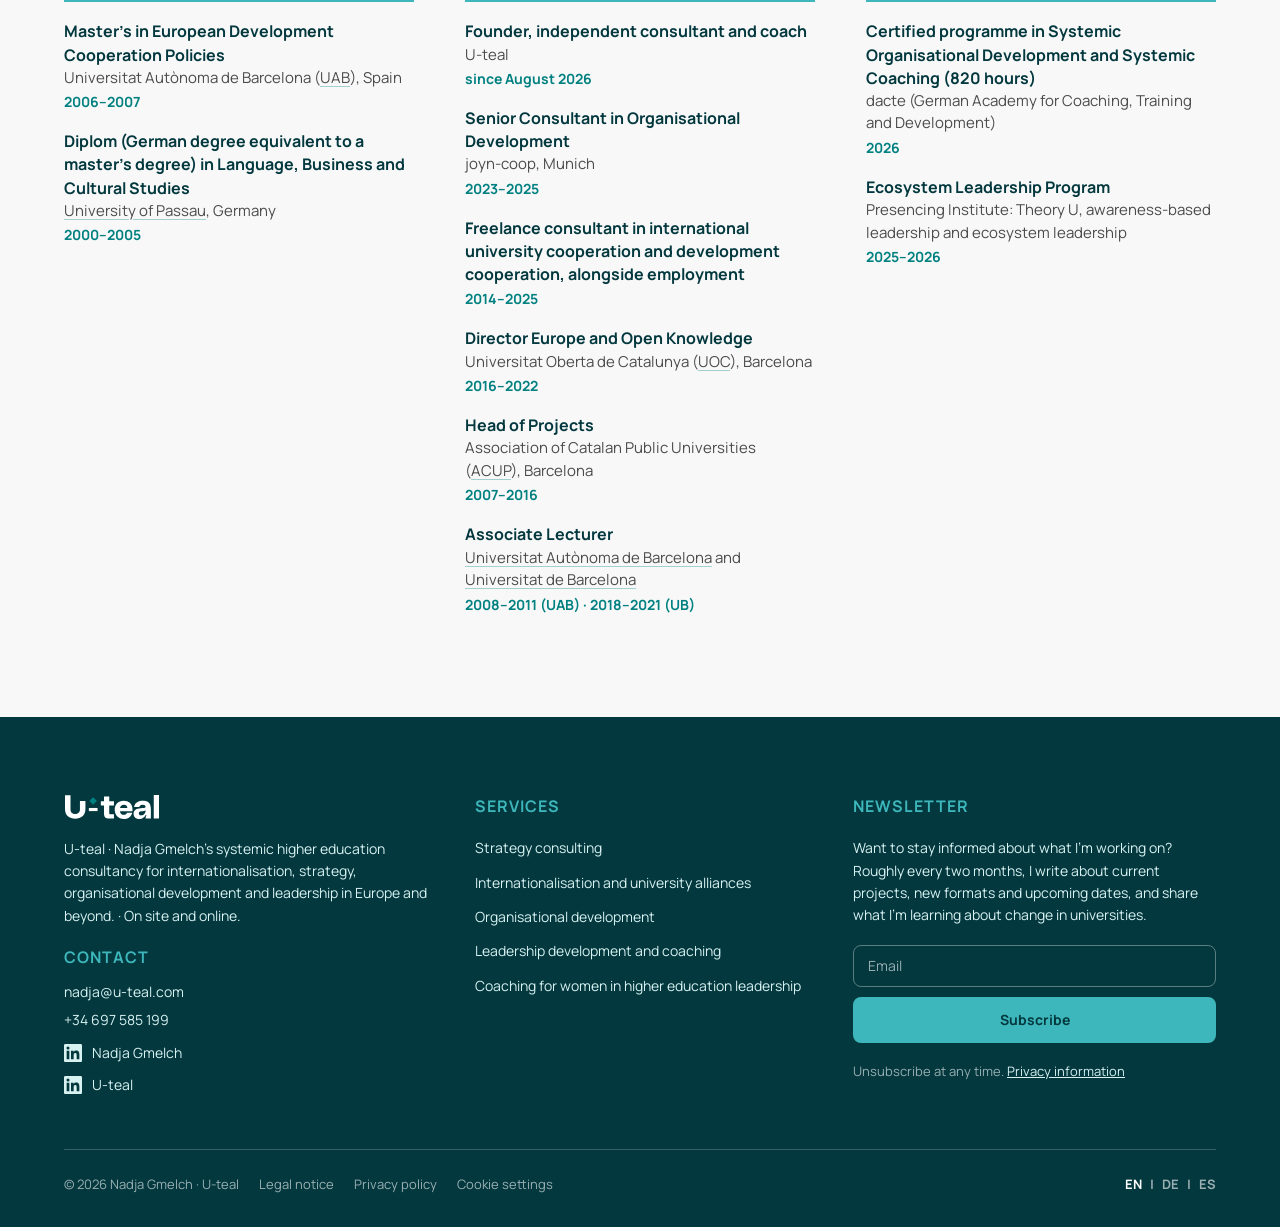
==== commit c921c814: "Version 3: apply client feedback round 2 + Elementor build notes - Language switcher as dropdown ("E" ====
--- a/about-me.html
+++ b/about-me.html
@@ -54,7 +54,7 @@
     <header class="site-header" id="top">
       <div class="dev-note">
         S01 · Theme Builder › Header (sticky) — Site Logo · Nav Menu with
-        "Services" submenu · Polylang switcher (EN/DE/ES) · Button "Let's talk"
+        "Services" submenu · Polylang switcher as dropdown (EN ▾) · Button "Let's talk"
       </div>
 
       <div class="container site-header__inner">
@@ -97,12 +97,18 @@
             <li><a class="nav-link is-active" href="about-me.html" aria-current="page">About</a></li>
             <li><a class="nav-link" href="methods.html">Methods</a></li>
 
-            <!-- Language switcher (Polylang): codes only, no globe icon (feedback G2).
-                 ES stays hidden on the live site until Spanish pages exist (T5). -->
-            <li class="lang" aria-label="Language">
-              <a class="lang__link" href="about-me.html" aria-current="true" lang="en">EN</a>
-              <a class="lang__link" href="#" data-todo="/de/" lang="de">DE</a>
-              <a class="lang__link" href="#" data-todo="/es/" lang="es">ES</a>
+            <!-- Language switcher (Polylang, menu item "Displays as dropdown"):
+                 current code + arrow, the other languages in the dropdown.
+                 Scales to 4+ languages (feedback round 2, G1). No globe icon. -->
+            <li class="lang">
+              <button class="nav-link lang__btn" type="button" aria-expanded="false" aria-controls="submenu-lang" aria-label="Language: English. Change language" data-dropdown>
+                EN <span class="nav-link__chev" aria-hidden="true"></span>
+              </button>
+              <ul class="submenu lang__menu" id="submenu-lang">
+                <li><a href="about-me.html" aria-current="true" lang="en">English</a></li>
+                <li><a href="#" data-todo="/de/" lang="de">Deutsch</a></li>
+                <li><a href="#" data-todo="/es/" lang="es">Español</a></li>
+              </ul>
             </li>
           </ul>
 
@@ -116,7 +122,7 @@
               <li>Mobile dropdown: Full width ON · Align: start · Toggle icon: custom SVG (bar · diamond · bar), colour #02383E, size 22px.</li>
               <li>Dropdown items: Manrope 16px/700 #02383E · padding 15px 0 · divider 1px #CCD7D8 · active: text #008080 + 3px left border.</li>
               <li>Submenu ("Services"): indicator chevron on the right · bg #F8F8F8 · items 15px/600 · padding 12px 16px.</li>
-              <li>Languages: Polylang "Language switcher" menu item showing <strong>codes only</strong> (EN / DE / ES), no flags, no globe icon (feedback G2).</li>
+              <li>Languages: Polylang "Language switcher" menu item, "Displays as dropdown": parent shows the current code (EN ▾), sub-items the other languages. No flags, no globe icon (round 2, G1).</li>
               <li>"Let's talk": last menu item with CSS class <code>menu-cta</code> styled as a button (or hide the header button on mobile: the floating Let's talk is always visible).</li>
             </ul>
           </div>
@@ -182,6 +188,12 @@
         <div class="dev-note">
           S02 · Hero — Container (row) › eyebrow · H1 (display 60px/700) ·
           Image (rectangular portrait)
+        </div>
+        <div class="dev-note dev-note--inline">
+          <strong>HERO · build notes</strong>
+          <ul>
+            <li>Portrait IMG_2632: Image › Object fit Cover · Object position custom X 50% / Y 8% so the head sits more in the centre (round 2, A1).</li>
+          </ul>
         </div>
 
         <div class="container about-hero__grid">
@@ -336,6 +348,12 @@
       <section class="section principles">
         <div class="dev-note">
           S04 · How I work — H2 · Text · 3 cards (SVG shape · H3 · Text)
+        </div>
+        <div class="dev-note dev-note--inline">
+          <strong>HOW I WORK · build notes</strong>
+          <ul>
+            <li>Intro text full width (no max-width, round 2, G3). Links not bold (A1): Text Editor link typography weight = inherit.</li>
+          </ul>
         </div>
 
         <div class="container">
@@ -503,6 +521,12 @@
            ==================================================================== -->
       <section class="section section--soft cv">
         <div class="dev-note">S08 · My background — H2 · 3 cols (H3 · list: title · organisation · years)</div>
+        <div class="dev-note dev-note--inline">
+          <strong>MY BACKGROUND · build notes</strong>
+          <ul>
+            <li>Every date line in teal 14px/700, incl. Associate Lecturer "2008–2011 (UAB) · 2018–2021 (UB)" (round 2, A2). No "Let's talk" button after this section (A4).</li>
+          </ul>
+        </div>
 
         <div class="container">
           <div class="section-head">
@@ -564,8 +588,10 @@
                 <li class="cv-item">
                   <p class="cv-item__title">Associate Lecturer</p>
                   <p class="cv-item__meta">
-                    <a href="https://www.uab.cat/web/universitat-autonoma-de-barcelona-1345467954774.html?param2=1345716706936" target="_blank" rel="noopener">Universitat Autònoma de Barcelona</a> (2008–2011) and
-                    <a href="https://web.ub.edu/en/" target="_blank" rel="noopener">Universitat de Barcelona</a> (2018–2021)
+                    <a href="https://www.uab.cat/web/universitat-autonoma-de-barcelona-1345467954774.html?param2=1345716706936" target="_blank" rel="noopener">Universitat Autònoma de Barcelona</a> and
+                    <a href="https://web.ub.edu/en/" target="_blank" rel="noopener">Universitat de Barcelona</a>
+                    <!-- Years in teal like the other entries (round 2, A2) -->
+                    <span class="cv-item__date">2008–2011 (UAB) · 2018–2021 (UB)</span>
                   </p>
                 </li>
               </ul>
@@ -608,8 +634,17 @@
          ====================================================================== -->
     <footer class="site-footer">
       <div class="dev-note">
-        S11 · Theme Builder › Footer — 3 cols (logo + text + contact + button ·
+        S11 · Theme Builder › Footer — 3 cols (logo + text + contact ·
         services menu · newsletter form) + bottom bar (Polylang switcher)
+      </div>
+      <div class="dev-note dev-note--inline">
+        <strong>FOOTER · build notes</strong>
+        <ul>
+          <li>No "Let's talk" button in the footer (round 2, F1).</li>
+          <li>Contact: Heading (p) "Contact" · Icon List (email, phone; links mailto: / tel:).</li>
+          <li>LinkedIn: Icon List with the LinkedIn icon + text "Nadja Gmelch" / "U-teal" only (no word "LinkedIn", round 2, F2). Set aria-label "LinkedIn: …" via Custom Attributes.</li>
+          <li>Bottom bar language list: Polylang switcher widget, codes, separator "|".</li>
+        </ul>
       </div>
 
       <div class="container">
@@ -633,20 +668,19 @@
               <!-- Elementor: Icon List (LinkedIn icon) or Social Icons + text -->
               <ul class="site-footer__social">
                 <li>
-                  <a href="https://www.linkedin.com/in/nadja-gmelch/" target="_blank" rel="noopener">
+                  <a href="https://www.linkedin.com/in/nadja-gmelch/" target="_blank" rel="noopener" aria-label="LinkedIn: Nadja Gmelch">
                     <svg viewBox="0 0 24 24" aria-hidden="true"><path fill="currentColor" d="M20.45 20.45h-3.56v-5.57c0-1.33-.02-3.04-1.85-3.04-1.85 0-2.14 1.45-2.14 2.94v5.67H9.35V9h3.41v1.56h.05c.48-.9 1.64-1.85 3.37-1.85 3.6 0 4.27 2.37 4.27 5.46v6.28zM5.34 7.43a2.06 2.06 0 1 1 0-4.13 2.06 2.06 0 0 1 0 4.13zM7.12 20.45H3.56V9h3.56v11.45zM22.22 0H1.77C.79 0 0 .77 0 1.73v20.54C0 23.23.79 24 1.77 24h20.45c.98 0 1.78-.77 1.78-1.73V1.73C24 .77 23.2 0 22.22 0z"/></svg>
-                    LinkedIn (Nadja Gmelch)
+                    Nadja Gmelch
                   </a>
                 </li>
                 <li>
-                  <a href="https://www.linkedin.com/company/u-teal/" target="_blank" rel="noopener">
+                  <a href="https://www.linkedin.com/company/u-teal/" target="_blank" rel="noopener" aria-label="LinkedIn: U-teal">
                     <svg viewBox="0 0 24 24" aria-hidden="true"><path fill="currentColor" d="M20.45 20.45h-3.56v-5.57c0-1.33-.02-3.04-1.85-3.04-1.85 0-2.14 1.45-2.14 2.94v5.67H9.35V9h3.41v1.56h.05c.48-.9 1.64-1.85 3.37-1.85 3.6 0 4.27 2.37 4.27 5.46v6.28zM5.34 7.43a2.06 2.06 0 1 1 0-4.13 2.06 2.06 0 0 1 0 4.13zM7.12 20.45H3.56V9h3.56v11.45zM22.22 0H1.77C.79 0 0 .77 0 1.73v20.54C0 23.23.79 24 1.77 24h20.45c.98 0 1.78-.77 1.78-1.73V1.73C24 .77 23.2 0 22.22 0z"/></svg>
-                    LinkedIn (U-teal)
+                    U-teal
                   </a>
                 </li>
               </ul>
             </div>
-            <a class="btn btn--accent" href="contact.html">Let’s talk</a>
           </div>
 
           <!-- Column 2 -->
--- a/assets/css/global.css
+++ b/assets/css/global.css
@@ -355,13 +355,17 @@
 
 /* --- 5.3b Testimonial card: big quotation mark + prominent name
    (feedback H7 / S6). Used on Home and in the service-page case studies.
-   Elementor: Testimonial widget or Container › Heading (“ 96px) · Text ·
-   Heading (name 20px/800) · Text (role) */
+   The line between quote and name sits at the same height in every card of
+   a row (round 2, S4): each card uses the parent grid's rows (subgrid).
+   Elementor: Container (grid) › per card Container › Heading (“ 96px) ·
+   Text · Container (name 20px/800 + role, top border). Custom CSS on the
+   card: grid-row: span 2; grid-template-rows: subgrid. */
 .testimonial {
   position: relative;
-  display: flex;
-  flex-direction: column;
-  gap: 18px;
+  display: grid;
+  grid-row: span 2;
+  grid-template-rows: subgrid;
+  row-gap: 18px;
   padding: 56px clamp(24px, 3vw, 40px) 32px;
   background: var(--c-white);
 }
@@ -389,7 +393,7 @@
   display: flex;
   flex-direction: column;
   gap: 2px;
-  margin-top: auto;
+  align-self: start;
   padding-top: 16px;
   border-top: 2px solid var(--c-teal-light);
 }
@@ -862,30 +866,24 @@
   background: var(--c-line);
 }
 
-/* Language switcher: codes only "EN / DE / ES", no globe (feedback G2).
-   Elementor: Polylang "Language switcher" menu item, show codes, hide flags. */
+/* Language switcher: current code + arrow ("EN ▾"), other languages in a
+   dropdown (round 2, G1: scales to 4+ languages). No globe icon.
+   Elementor: Polylang "Language switcher" menu item › "Displays as dropdown". */
 .lang {
-  display: flex;
-  align-items: center;
-  gap: 2px;
-}
-
-.lang__link {
-  padding: 6px 4px;
-  font-size: 14px;
-  font-weight: 700;
-  color: var(--c-muted);
-}
-
-.lang__link + .lang__link::before {
-  content: "/";
-  margin-right: 6px;
-  font-weight: 400;
-  color: var(--c-tint-dark-40);
-}
-
-.lang__link:hover,
-.lang__link[aria-current="true"] {
+  position: relative;
+}
+
+.lang__btn {
+  gap: 6px;
+}
+
+.lang__menu {
+  min-width: 150px;
+  left: auto;
+  right: -10px;
+}
+
+.lang__menu a[aria-current="true"] {
   color: var(--c-teal);
 }
 
@@ -1212,6 +1210,13 @@
   border-radius: 8px;
   font-weight: 500;
   line-height: 1.5;
+}
+
+/* Build notes placed directly in a section/footer: keep them at content width */
+.show-notes section > .dev-note--inline,
+.show-notes footer > .dev-note--inline {
+  width: calc(min(var(--container), 100%) - 2 * var(--gutter));
+  margin: 16px auto 24px;
 }
 
 .dev-note--inline strong {
@@ -1453,13 +1458,12 @@
     display: block;
   }
 
-  .lang {
-    gap: 6px;
-    padding: 12px 0;
-  }
-
-  .lang__link {
-    font-size: 16px;
+  .lang__menu {
+    padding-left: 0;
+  }
+
+  .lang__btn .nav-link__chev {
+    margin-left: auto;
   }
 
   .site-nav > .btn {
--- a/assets/css/about.css
+++ b/assets/css/about.css
@@ -29,6 +29,12 @@
 
 .about-hero .picture {
   aspect-ratio: 4 / 4.8;
+}
+
+/* Head more in the centre of the frame (round 2, A1).
+   Elementor: Image › Object position "Top center" or custom Y 10%. */
+.about-hero .picture img {
+  object-position: 50% 8%;
 }
 
 /* --------------------------------------------------------------------------
@@ -80,6 +86,11 @@
 /* --------------------------------------------------------------------------
    S04 · How I work: intro + 3 principle cards (square · diamond · circle)
    -------------------------------------------------------------------------- */
+/* Intro text uses the full width (round 2, G3) */
+.principles .section-head {
+  max-width: none;
+}
+
 .principles .section-head a {
   font-weight: inherit;
   text-decoration: underline;
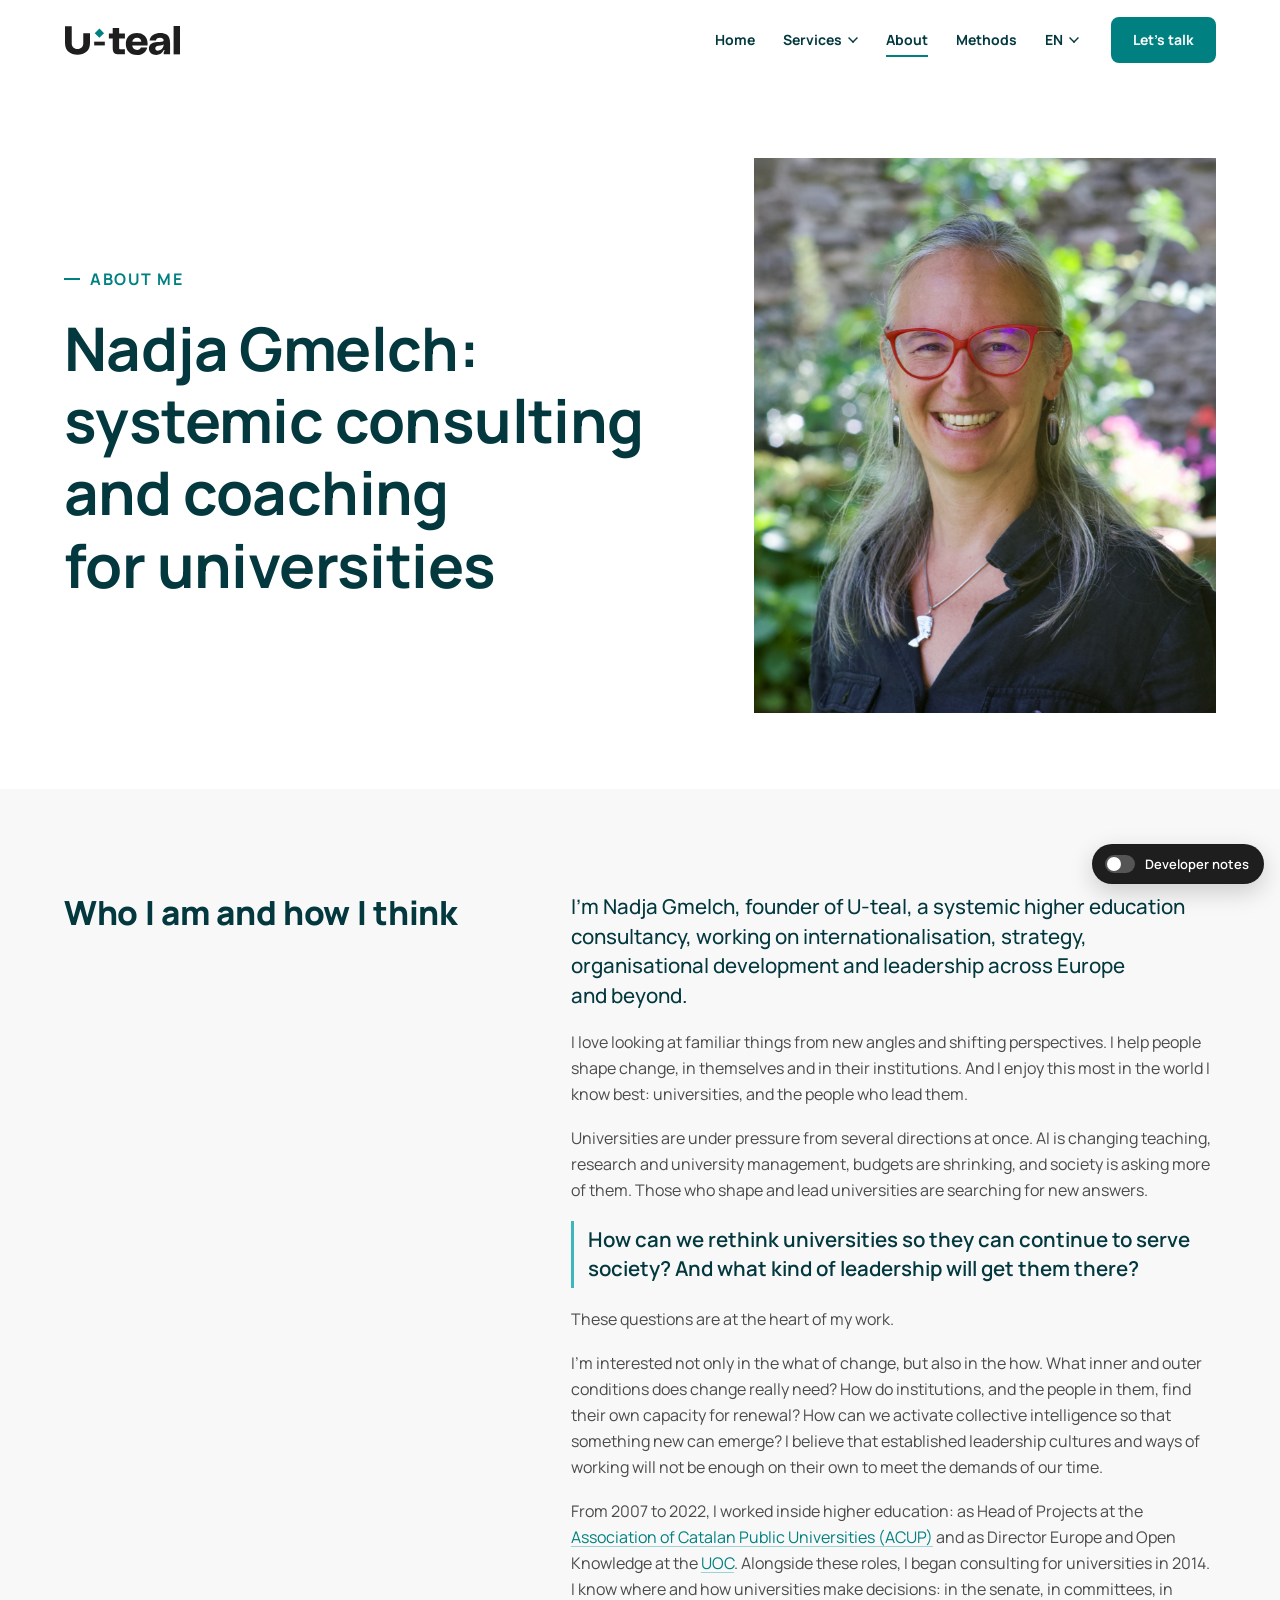
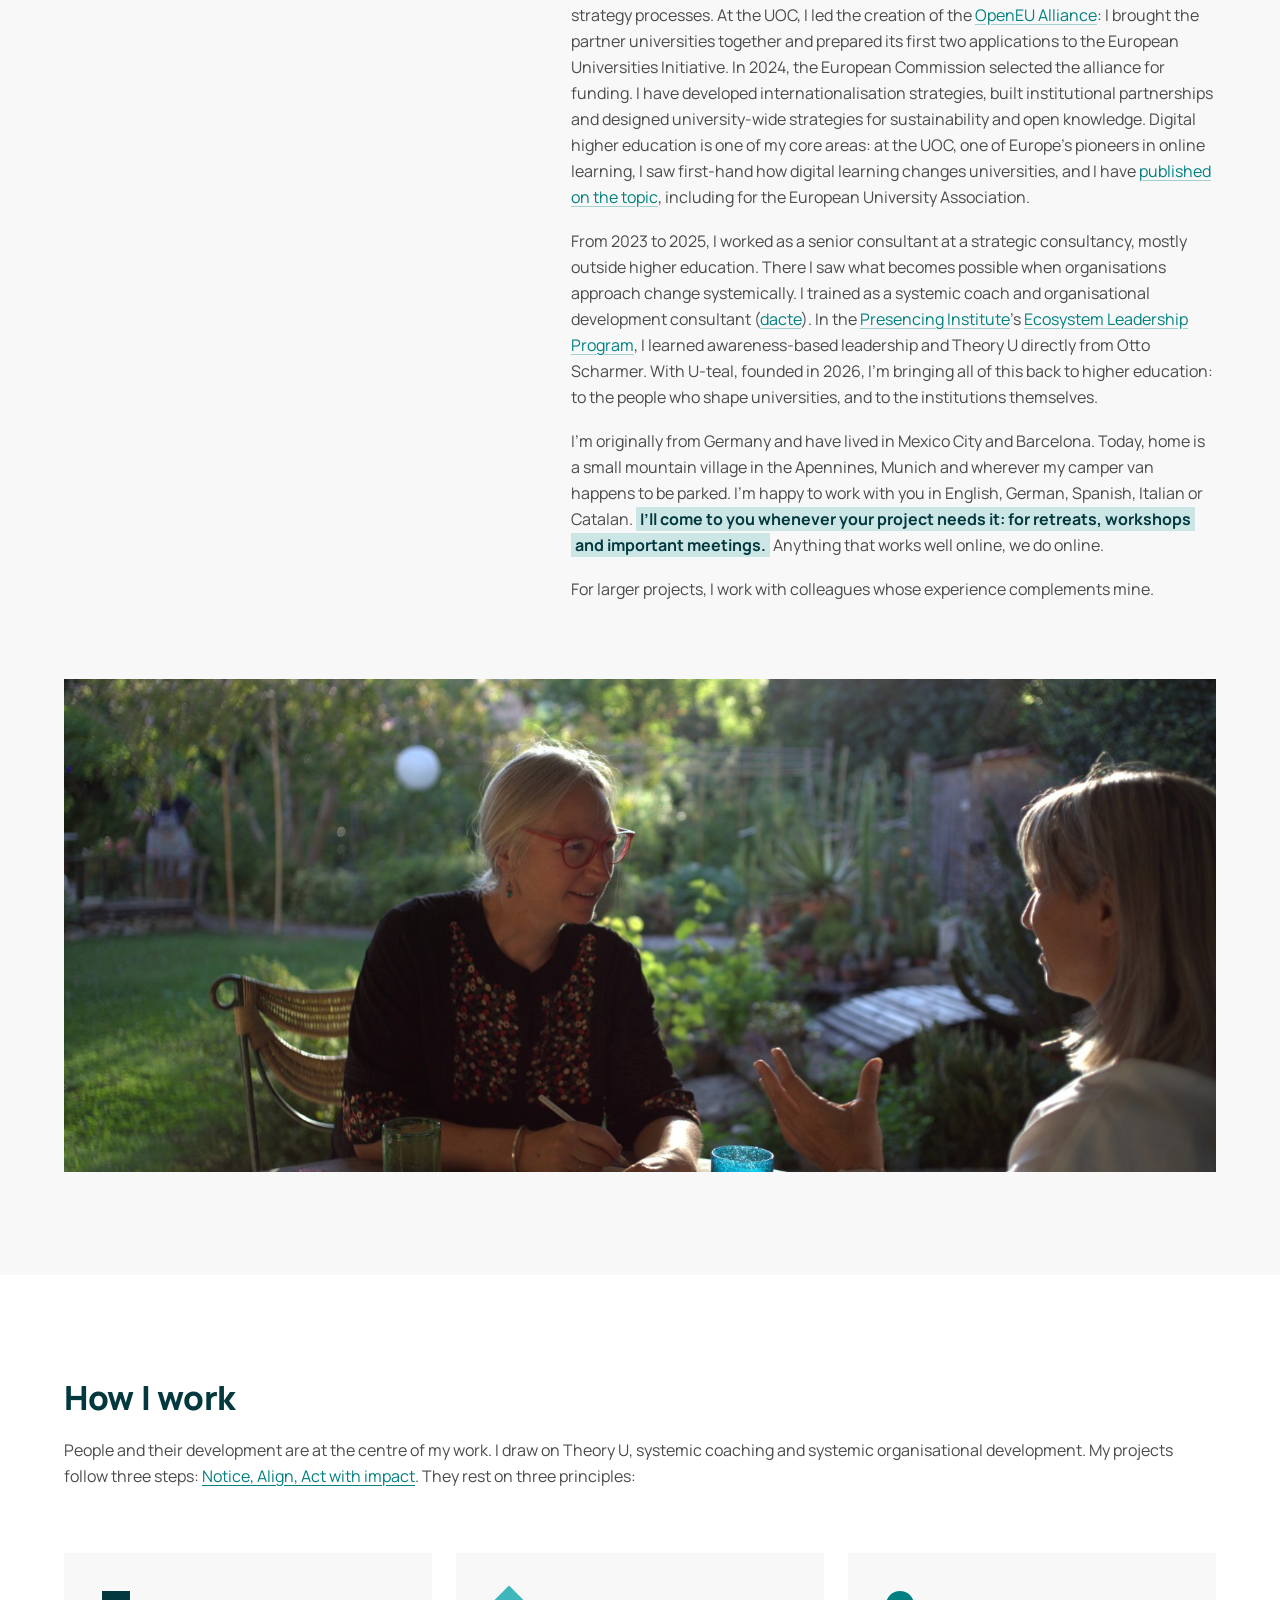
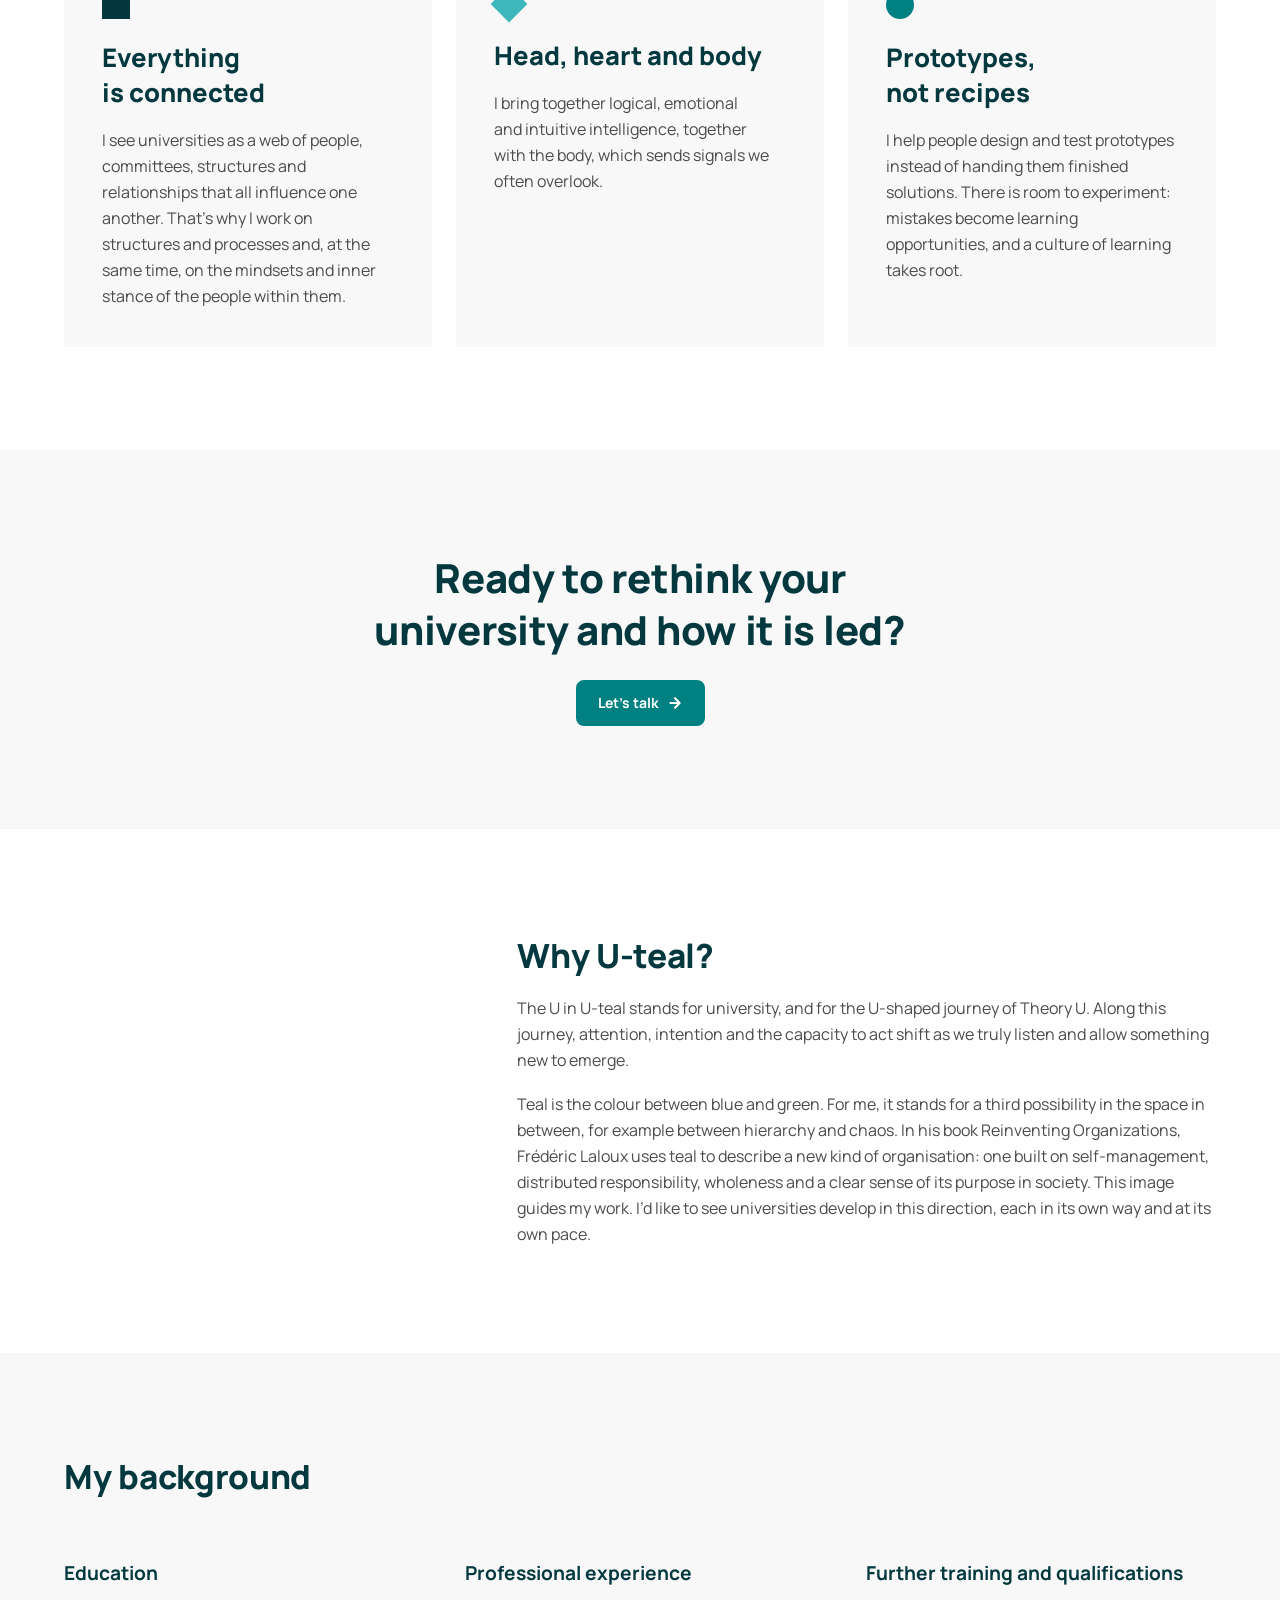
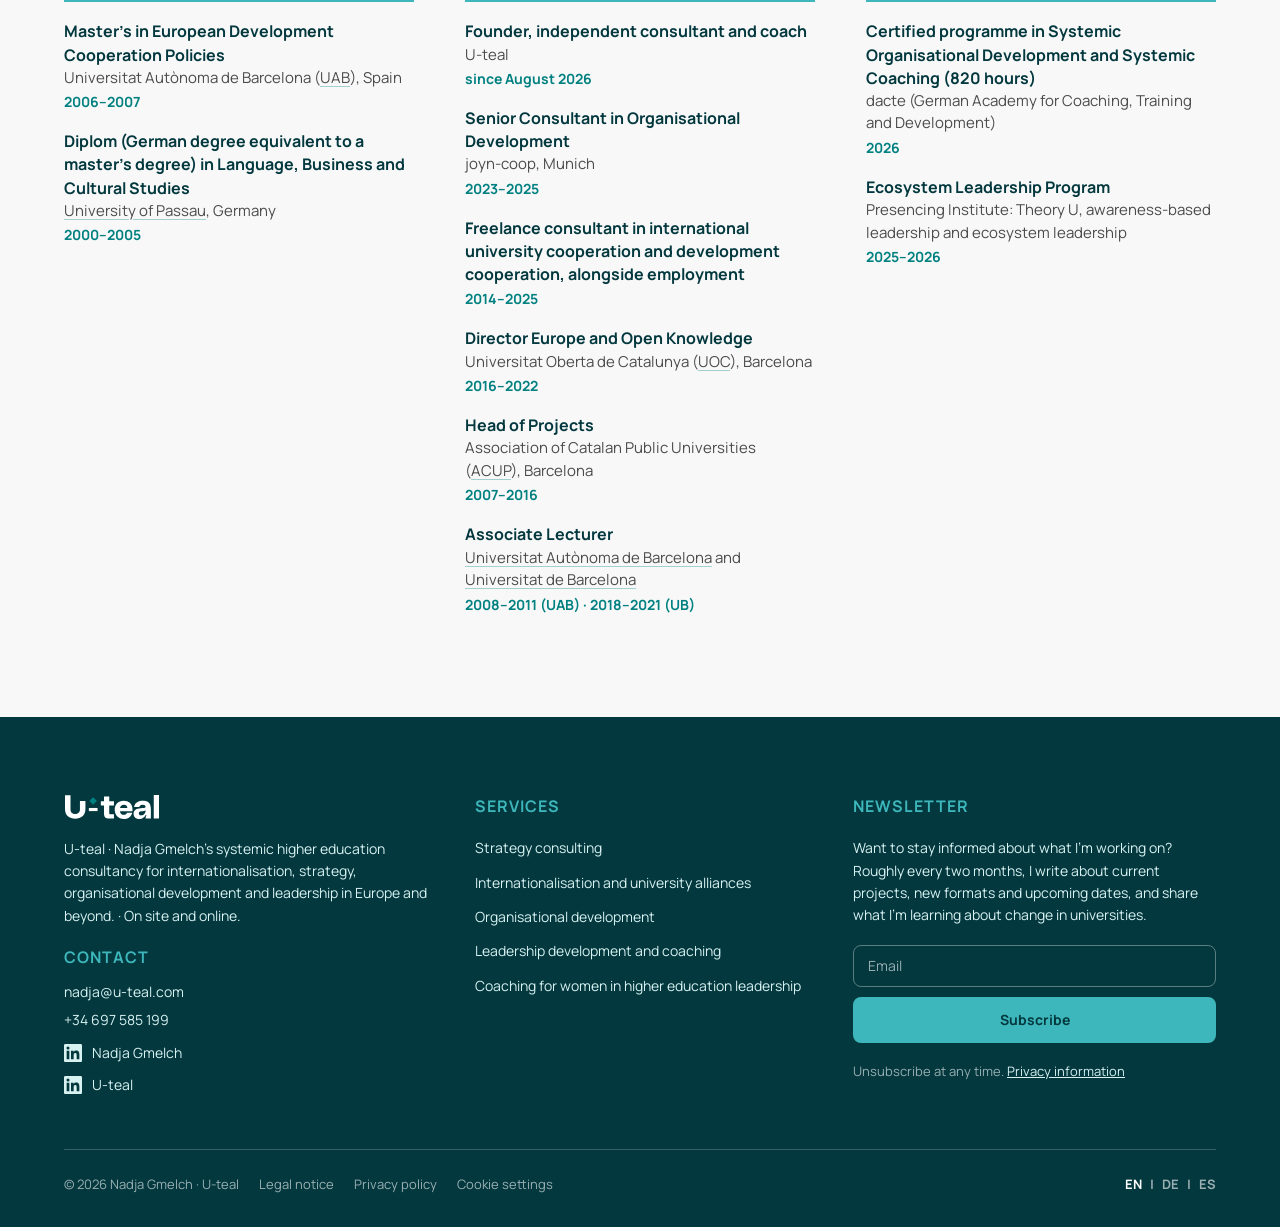
==== commit f0a9fa1a: "Version 4: apply client feedback round 3 - Bigger H1s on all pages; dev-note font specs updated - Ho" ====
--- a/about-me.html
+++ b/about-me.html
@@ -125,6 +125,25 @@
               <li>Languages: Polylang "Language switcher" menu item, "Displays as dropdown": parent shows the current code (EN ▾), sub-items the other languages. No flags, no globe icon (round 2, G1).</li>
               <li>"Let's talk": last menu item with CSS class <code>menu-cta</code> styled as a button (or hide the header button on mobile: the floating Let's talk is always visible).</li>
             </ul>
+            <div class="dev-svgs">
+              <p class="dev-svgs__label">SVG · Nav Menu › Toggle icon (normal / active)</p>
+              <div class="dev-svgs__grid">
+                <div class="dev-svg">
+                  <img src="assets/images/svg/icon-menu.svg" alt="" width="28" height="28" />
+                  <span class="dev-svg__name">icon-menu.svg</span>
+                  <button class="copy-btn" type="button" data-copy>Copy</button>
+                  <a class="copy-btn" href="assets/images/svg/icon-menu.svg" download>Download</a>
+                  <code hidden>&lt;svg xmlns=&quot;http://www.w3.org/2000/svg&quot; viewBox=&quot;0 0 26 22&quot; width=&quot;26&quot; height=&quot;22&quot;&gt;&lt;rect x=&quot;0&quot; y=&quot;2&quot; width=&quot;22&quot; height=&quot;4&quot; fill=&quot;#02383E&quot;/&gt;&lt;rect x=&quot;9.5&quot; y=&quot;7.5&quot; width=&quot;7&quot; height=&quot;7&quot; transform=&quot;rotate(45 13 11)&quot; fill=&quot;#008080&quot;/&gt;&lt;rect x=&quot;4&quot; y=&quot;16&quot; width=&quot;22&quot; height=&quot;4&quot; fill=&quot;#02383E&quot;/&gt;&lt;/svg&gt;</code>
+                </div>
+                <div class="dev-svg">
+                  <img src="assets/images/svg/icon-menu-close.svg" alt="" width="28" height="28" />
+                  <span class="dev-svg__name">icon-menu-close.svg</span>
+                  <button class="copy-btn" type="button" data-copy>Copy</button>
+                  <a class="copy-btn" href="assets/images/svg/icon-menu-close.svg" download>Download</a>
+                  <code hidden>&lt;svg xmlns=&quot;http://www.w3.org/2000/svg&quot; viewBox=&quot;0 0 22 22&quot; width=&quot;22&quot; height=&quot;22&quot;&gt;&lt;rect x=&quot;-2&quot; y=&quot;9&quot; width=&quot;26&quot; height=&quot;4&quot; transform=&quot;rotate(45 11 11)&quot; fill=&quot;#02383E&quot;/&gt;&lt;rect x=&quot;-2&quot; y=&quot;9&quot; width=&quot;26&quot; height=&quot;4&quot; transform=&quot;rotate(-45 11 11)&quot; fill=&quot;#02383E&quot;/&gt;&lt;/svg&gt;</code>
+                </div>
+              </div>
+            </div>
           </div>
         </nav>
       </div>
@@ -179,6 +198,20 @@
     </aside>
 
     <main>
+      <!-- Mobile / tablet build notes for this page (developer notes only) -->
+      <div class="container dev-only">
+        <div class="dev-note dev-note--inline">
+          <strong>MOBILE &amp; TABLET · this page</strong>
+          <ul>
+            <li><strong>Hero</strong>: one column; <strong>portrait first</strong> (4:3, object position top) then eyebrow + H1.</li>
+            <li><strong>Who I am</strong>: H2 not sticky, text below; wide picture 3:2.</li>
+            <li><strong>How I work</strong>: principle cards 3 cols → 1 col below 1000px.</li>
+            <li><strong>Why U-teal</strong>: one column; brand mark max 200px.</li>
+            <li><strong>My background</strong>: 3 cols → 1 col below 1000px.</li>
+          </ul>
+        </div>
+      </div>
+
       <!-- ====================================================================
            S02 · HERO
            Elementor: Container (row, 2 cols) › Heading (eyebrow) ·
@@ -186,7 +219,7 @@
            ==================================================================== -->
       <section class="about-hero">
         <div class="dev-note">
-          S02 · Hero — Container (row) › eyebrow · H1 (display 60px/700) ·
+          S02 · Hero — Container (row) › eyebrow · H1 (display style, bigger: 64px/700 · clamp(44px, 4.7vw, 64px), round 3 G1) ·
           Image (rectangular portrait)
         </div>
         <div class="dev-note dev-note--inline">
@@ -645,6 +678,18 @@
           <li>LinkedIn: Icon List with the LinkedIn icon + text "Nadja Gmelch" / "U-teal" only (no word "LinkedIn", round 2, F2). Set aria-label "LinkedIn: …" via Custom Attributes.</li>
           <li>Bottom bar language list: Polylang switcher widget, codes, separator "|".</li>
         </ul>
+        <div class="dev-svgs">
+          <p class="dev-svgs__label">SVG · LinkedIn icon (Icon List › Upload SVG)</p>
+          <div class="dev-svgs__grid">
+            <div class="dev-svg">
+              <img src="assets/images/svg/icon-linkedin.svg" alt="" width="28" height="28" />
+              <span class="dev-svg__name">icon-linkedin.svg</span>
+              <button class="copy-btn" type="button" data-copy>Copy</button>
+              <a class="copy-btn" href="assets/images/svg/icon-linkedin.svg" download>Download</a>
+              <code hidden>&lt;svg xmlns=&quot;http://www.w3.org/2000/svg&quot; viewBox=&quot;0 0 24 24&quot; width=&quot;24&quot; height=&quot;24&quot;&gt;&lt;path fill=&quot;currentColor&quot; d=&quot;M20.45 20.45h-3.56v-5.57c0-1.33-.02-3.04-1.85-3.04-1.85 0-2.14 1.45-2.14 2.94v5.67H9.35V9h3.41v1.56h.05c.48-.9 1.64-1.85 3.37-1.85 3.6 0 4.27 2.37 4.27 5.46v6.28zM5.34 7.43a2.06 2.06 0 1 1 0-4.13 2.06 2.06 0 0 1 0 4.13zM7.12 20.45H3.56V9h3.56v11.45zM22.22 0H1.77C.79 0 0 .77 0 1.73v20.54C0 23.23.79 24 1.77 24h20.45c.98 0 1.78-.77 1.78-1.73V1.73C24 .77 23.2 0 22.22 0z&quot;/&gt;&lt;/svg&gt;</code>
+            </div>
+          </div>
+        </div>
       </div>
 
       <div class="container">
--- a/assets/css/global.css
+++ b/assets/css/global.css
@@ -1219,9 +1219,14 @@
   margin: 16px auto 24px;
 }
 
-.dev-note--inline strong {
+/* Title of the note = first <strong>; bold words inside the list stay inline */
+.dev-note--inline > strong {
   display: block;
   margin-bottom: 6px;
+  font-weight: 800;
+}
+
+.dev-note--inline li strong {
   font-weight: 800;
 }
 
@@ -1310,6 +1315,117 @@
   background: #11734f;
   border-color: #11734f;
   color: var(--c-white);
+}
+
+/* --- Spec tables inside developer notes (typography) --- */
+.dev-table-wrap {
+  margin-top: 10px;
+  overflow-x: auto;
+  border: 1px solid #d8c64a;
+  border-radius: 6px;
+  background: var(--c-white);
+}
+
+.dev-table {
+  width: 100%;
+  border-collapse: collapse;
+  font: 500 12px/1.4 ui-monospace, Menlo, monospace;
+}
+
+.dev-table th,
+.dev-table td {
+  padding: 6px 8px;
+  border-bottom: 1px solid #efe3a0;
+  text-align: left;
+  vertical-align: top;
+  white-space: nowrap;
+}
+
+.dev-table td:nth-child(2),
+.dev-table td:last-child {
+  white-space: normal;
+  min-width: 180px;
+}
+
+.dev-table th {
+  background: #fff6c2;
+  font-weight: 800;
+}
+
+/* --- Copy-paste snippets inside developer notes (CSS / PHP / JS / SVG) --- */
+.dev-code {
+  margin-top: 12px;
+  border-radius: 6px;
+  overflow: hidden;
+  background: #1e1e1e;
+  font-family: ui-monospace, Menlo, monospace;
+}
+
+.dev-code__head {
+  display: flex;
+  align-items: center;
+  justify-content: space-between;
+  gap: 10px;
+  padding: 6px 8px 6px 12px;
+  background: #2d2d2d;
+  color: #ffe14d;
+  font-size: 11px;
+  font-weight: 700;
+}
+
+.dev-code pre {
+  margin: 0;
+  padding: 12px;
+  max-height: 340px;
+  overflow: auto;
+  color: #f1f1f1;
+  font-size: 12px;
+  line-height: 1.55;
+  white-space: pre;
+}
+
+.dev-svgs {
+  margin-top: 12px;
+}
+
+.dev-svgs__label {
+  margin-bottom: 8px;
+  font-weight: 700;
+}
+
+.dev-svgs__grid {
+  display: grid;
+  grid-template-columns: repeat(auto-fill, minmax(210px, 1fr));
+  gap: 8px;
+}
+
+.dev-svg {
+  display: flex;
+  align-items: center;
+  flex-wrap: wrap;
+  gap: 8px;
+  padding: 8px;
+  border: 1px solid #d8c64a;
+  border-radius: 6px;
+  background: var(--c-white);
+}
+
+.dev-svg img {
+  width: 28px;
+  height: 28px;
+  object-fit: contain;
+  color: var(--c-teal-dark);
+}
+
+.dev-svg__name {
+  flex: 1 1 100%;
+  order: -1;
+  font-size: 11px;
+  font-weight: 700;
+}
+
+.dev-svg a.copy-btn {
+  text-decoration: none;
 }
 
 /* --- Floating developer-notes toggle (added by main.js) --- */
--- a/assets/css/about.css
+++ b/assets/css/about.css
@@ -29,6 +29,11 @@
 
 .about-hero .picture {
   aspect-ratio: 4 / 4.8;
+}
+
+/* H1 slightly bigger than the standard display (round 3, G1): 44–64px */
+.about-hero h1.display {
+  font-size: clamp(44px, 4.7vw, 64px);
 }
 
 /* Head more in the centre of the frame (round 2, A1).
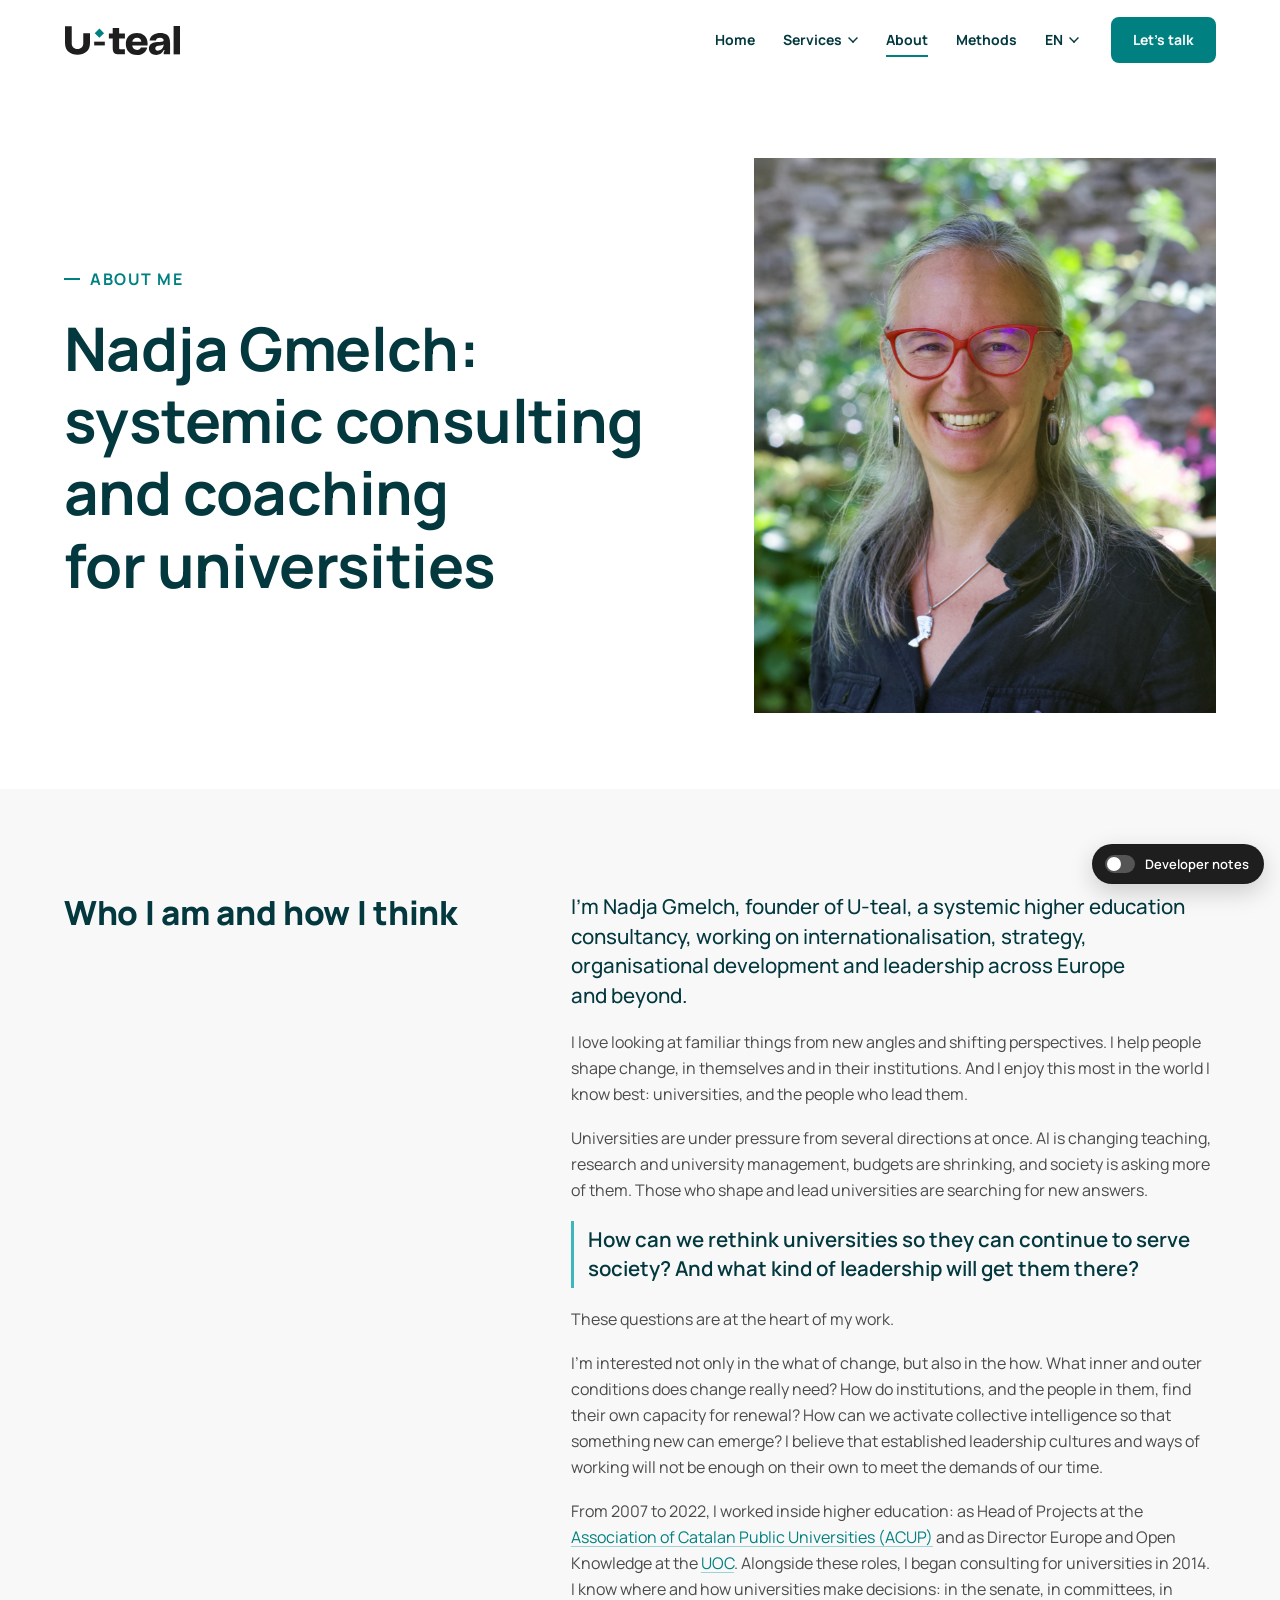
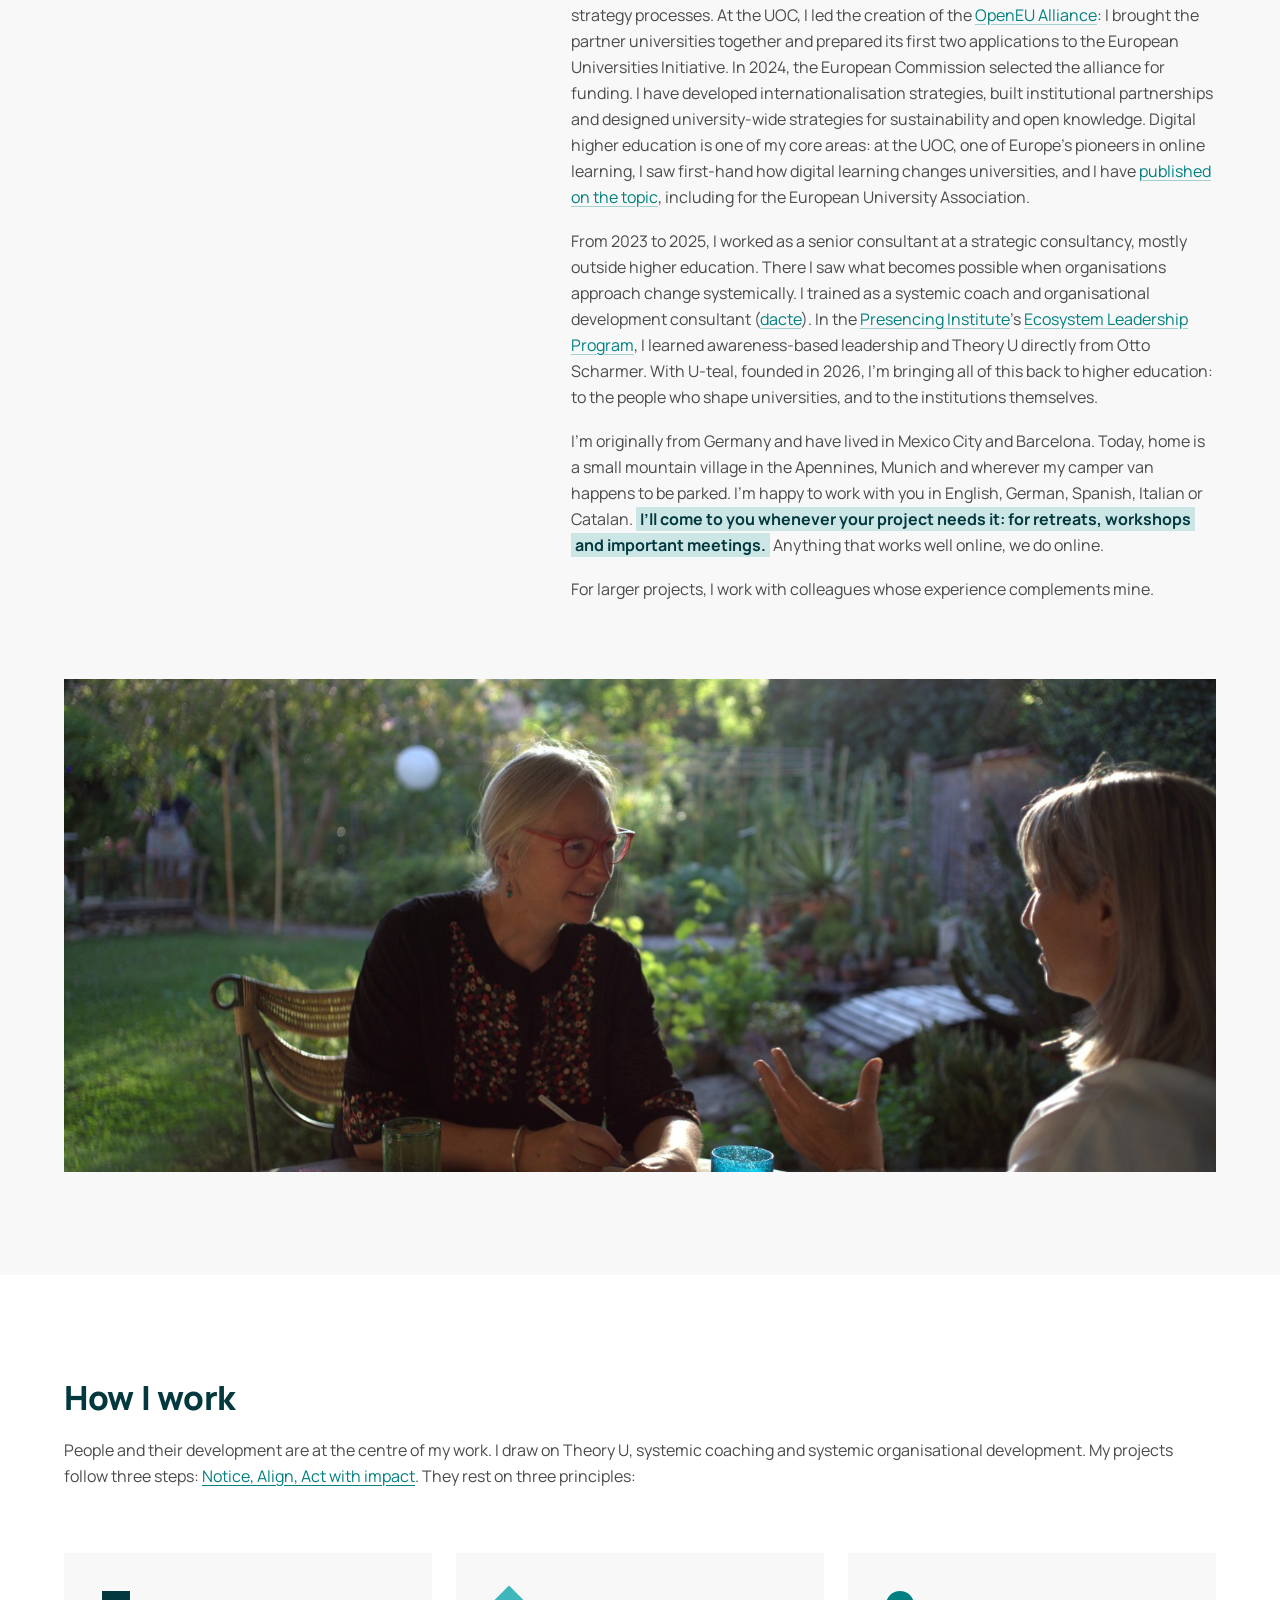
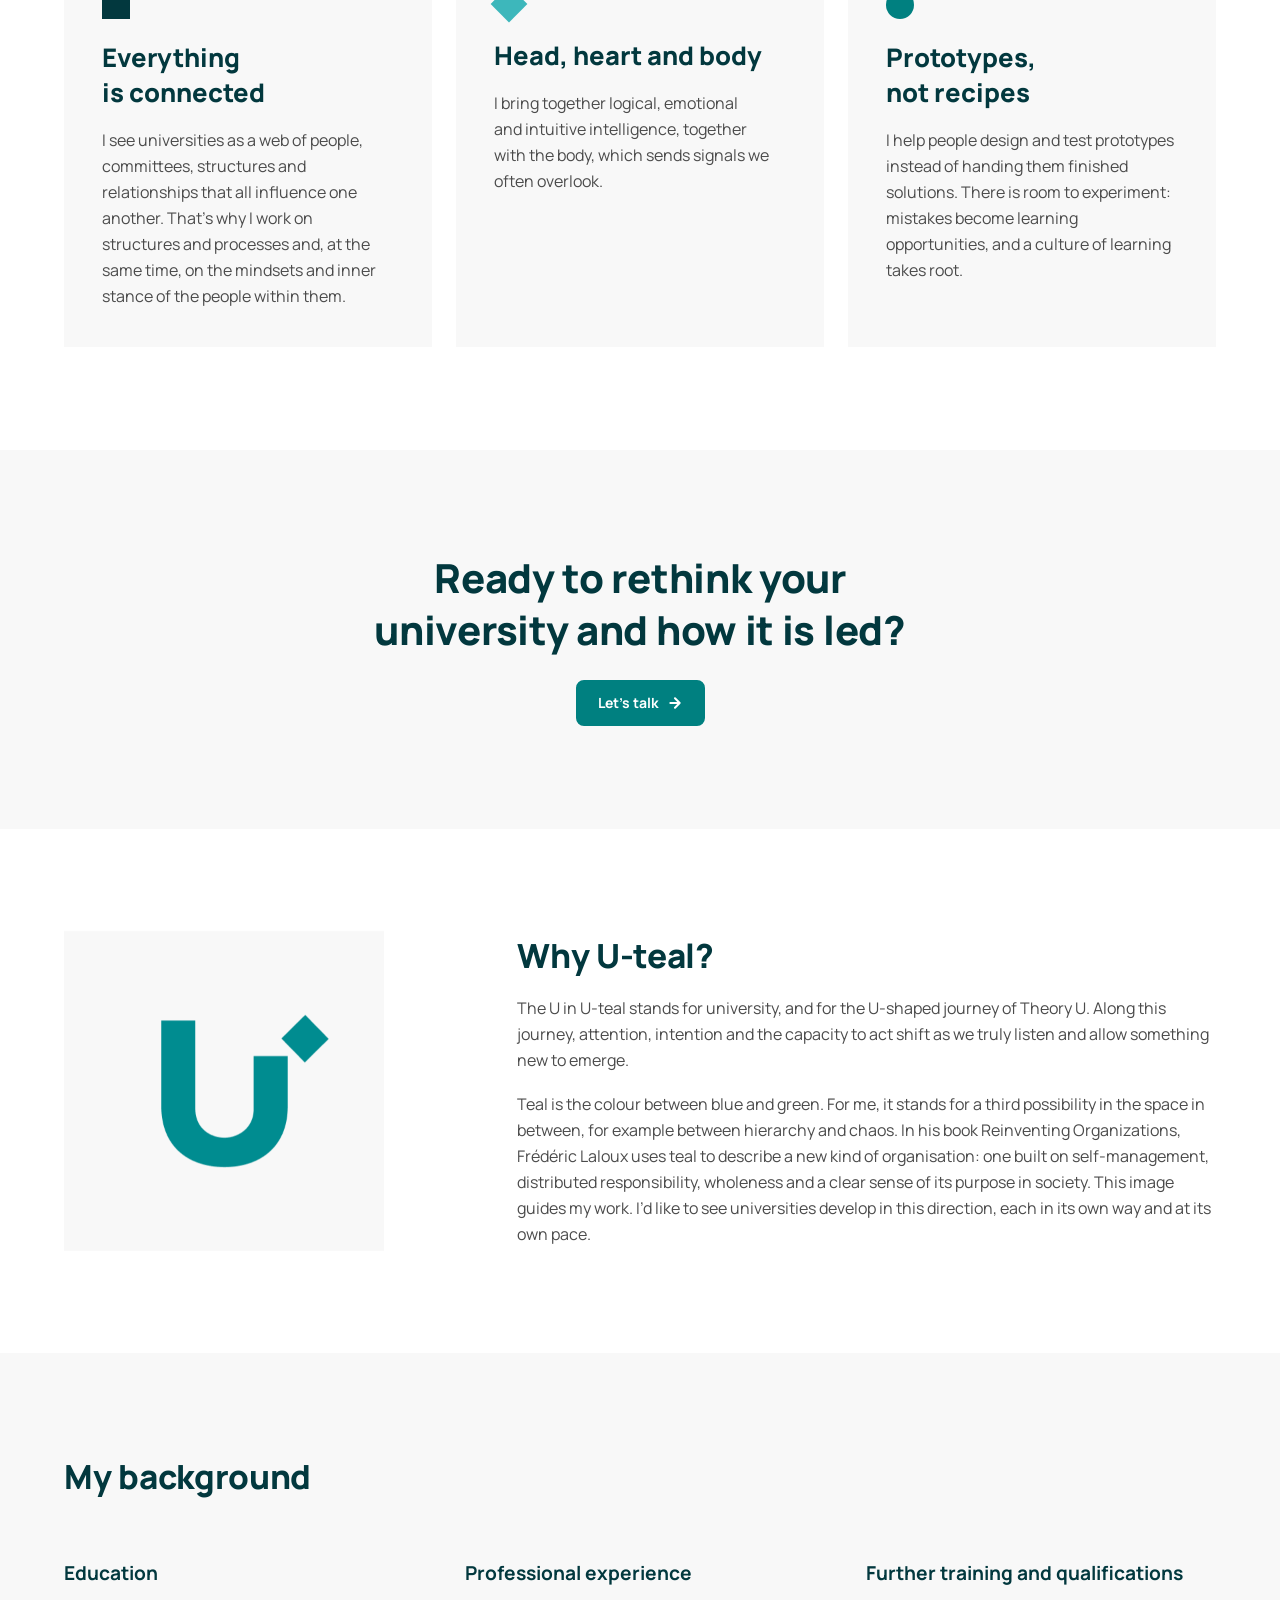
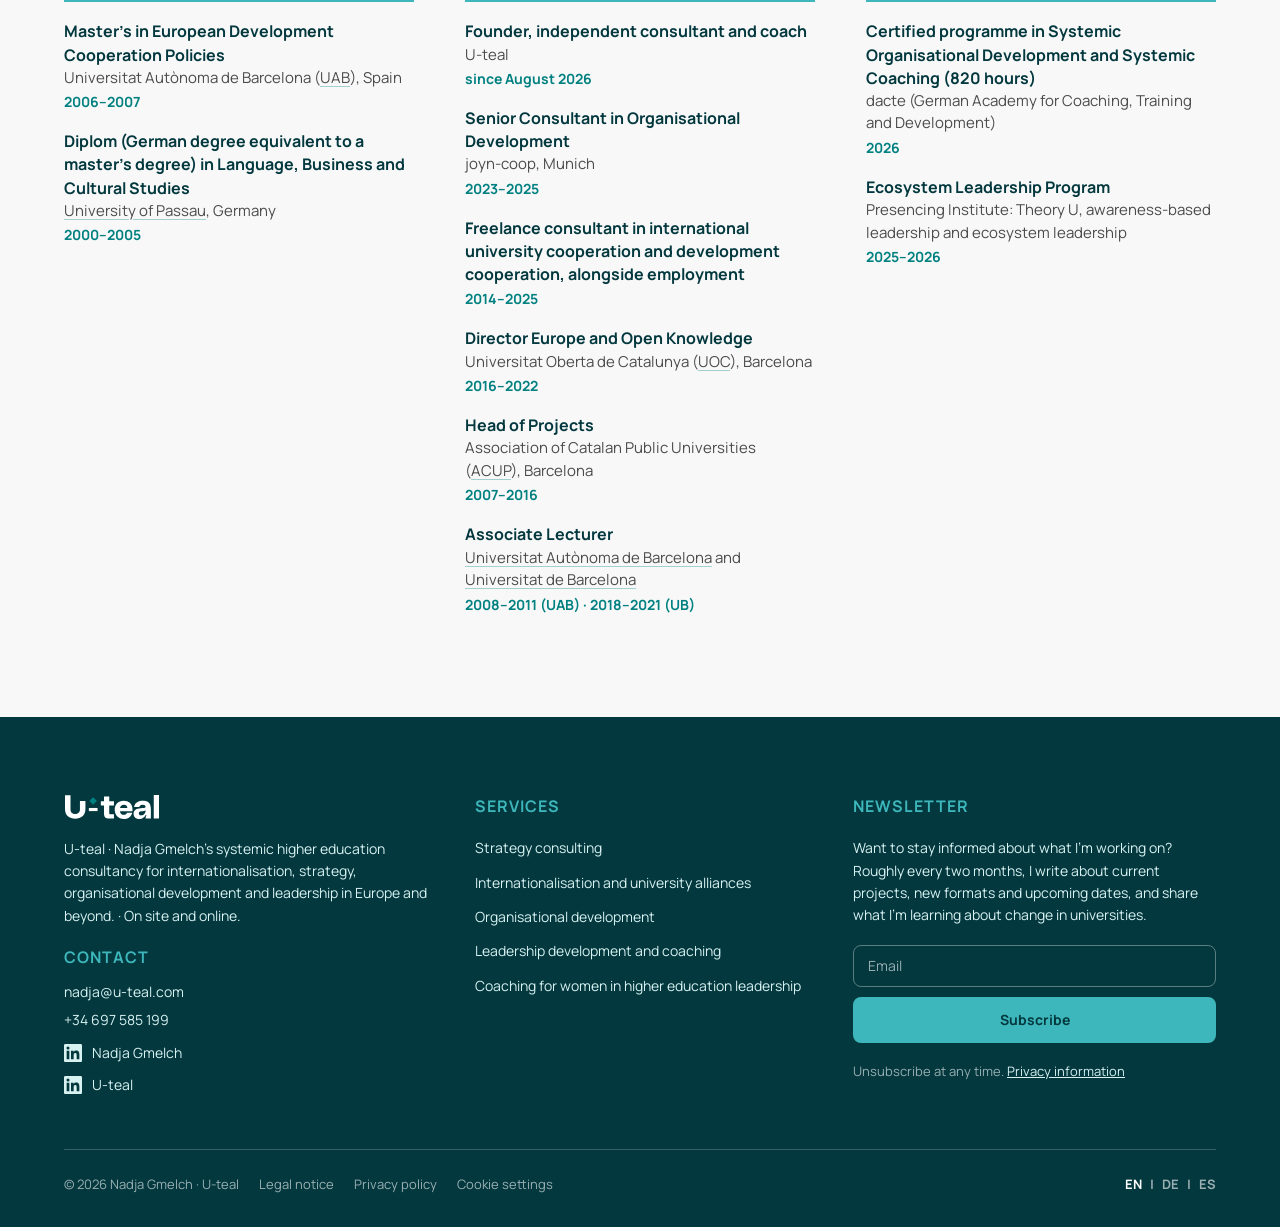
==== commit 2e37dd96: "Case studies drafts: overview + detail template (Bifröst) - case-studies.html: H1, 5 university case" ====
--- a/about-me.html
+++ b/about-me.html
@@ -321,7 +321,7 @@
               of my core areas: at the UOC, one of Europe’s pioneers in online
               learning, I saw first-hand how digital learning changes
               universities, and I have
-              <a href="#" data-todo="/case-studies#publications">published on the topic</a>,
+              <a href="case-studies.html#publications">published on the topic</a>,
               including for the European University Association.
             </p>
             <p>
--- a/assets/css/global.css
+++ b/assets/css/global.css
@@ -408,6 +408,147 @@
   font-size: 14px;
   line-height: 1.5;
   color: var(--c-muted);
+}
+
+/* --- 5.3c Wide testimonial: one quote across the full content width.
+   Used on service pages and case study pages. Elementor: Container with
+   classes ut-testimonial (+ local style: rows auto auto, wide left padding). --- */
+.testimonial--wide {
+  grid-template-rows: auto auto;
+  margin-top: clamp(32px, 4vw, 48px);
+  padding-left: clamp(56px, 7vw, 96px);
+}
+
+.testimonial--wide .testimonial__text {
+  max-width: 60em;
+}
+
+.testimonial--wide .testimonial__author {
+  justify-self: start;
+  min-width: 280px;
+}
+
+@media (max-width: 599px) {
+  .testimonial--wide {
+    padding-left: clamp(24px, 3vw, 40px);
+  }
+
+  .testimonial--wide .testimonial__author {
+    min-width: 0;
+  }
+}
+
+/* --- 5.3d Case cards ("tiles"): picture (client logo or photo) · H3 ·
+   text · button. Used on service pages ("From my practice") and on the
+   Case studies overview. Elementor: Loop Grid › Loop Item (Featured Image ·
+   Post Title · Excerpt · Read more) or static containers; classes
+   ut-case-card / ut-case-logo / ut-case-body / ut-case-title. --- */
+.case-grid {
+  display: grid;
+  grid-template-columns: repeat(3, minmax(0, 1fr));
+  gap: 24px;
+}
+
+.case-card {
+  display: flex;
+  flex-direction: column;
+  gap: 14px;
+  padding: 0 0 28px;
+  background: var(--c-bg-soft);
+}
+
+.case-card > :not(.case-card__logo) {
+  margin-left: clamp(20px, 2vw, 28px);
+  margin-right: clamp(20px, 2vw, 28px);
+}
+
+/* Logo tile (Elementor: Featured Image = client logo, contain, padded) */
+.case-card__logo {
+  display: flex;
+  align-items: center;
+  justify-content: center;
+  aspect-ratio: 16 / 9;
+  overflow: hidden; /* keeps the box at 16:9 even when a photo is taller */
+  margin-bottom: 8px;
+  padding: 12% 14%;
+  background: var(--c-white);
+  border-bottom: 3px solid var(--c-teal-light);
+}
+
+.case-card__logo img {
+  max-width: 100%;
+  max-height: 72px;
+  width: auto;
+  object-fit: contain;
+}
+
+/* Tall logos (e.g. OpenEU) may use more height */
+.case-card__logo img[src*="openeu"] {
+  max-height: 110px;
+}
+
+/* Photo instead of a logo (round 2, S6: Unsplash photos where no logo can
+   be used). Full-bleed, cropped. */
+.case-card__logo--photo {
+  padding: 0;
+}
+
+.case-card__logo--photo img {
+  width: 100%;
+  height: 100%;
+  max-height: none;
+  object-fit: cover;
+}
+
+.case-card__logo-ph {
+  font-size: 14px;
+  font-weight: 700;
+  line-height: 1.4;
+  text-align: center;
+  color: var(--c-tint-dark-60);
+}
+
+.case-card__logo-ph small {
+  font-weight: 500;
+}
+
+.case-card__title {
+  font-size: clamp(18px, 1.5vw, 20px);
+  line-height: 1.35;
+  font-weight: 800;
+  color: var(--c-teal-dark);
+  text-wrap: balance;
+}
+
+.case-card .body {
+  font-size: 15px;
+}
+
+.case-card .body a {
+  color: var(--c-teal);
+  text-decoration: underline;
+  text-underline-offset: 3px;
+}
+
+.case-card > div:last-child {
+  margin-top: auto;
+  padding-top: 6px;
+}
+
+.case-card .btn {
+  white-space: normal;
+}
+
+@media (max-width: 999px) {
+  .case-grid {
+    grid-template-columns: repeat(2, minmax(0, 1fr));
+  }
+}
+
+@media (max-width: 699px) {
+  .case-grid {
+    grid-template-columns: minmax(0, 1fr);
+  }
 }
 
 /* --- 5.4 Numbered rows (designer "Trust" style: 01 + title | text) --- */
@@ -1743,3 +1884,49 @@
   font-size: 13px;
   color: var(--c-muted);
 }
+
+/* --------------------------------------------------------------------------
+   Mockup-only note (review drafts) — NOT part of the WordPress build (service + case study drafts)
+   -------------------------------------------------------------------------- */
+.mockup-banner {
+  background: #fff8d6;
+  border-bottom: 1px solid #ecd97a;
+}
+
+.mockup-banner__inner {
+  display: flex;
+  align-items: flex-start;
+  gap: 14px;
+  padding-top: 14px;
+  padding-bottom: 14px;
+  font-size: 14px;
+  line-height: 1.55;
+  color: var(--c-ink);
+}
+
+.mockup-banner__tag {
+  flex: 0 0 auto;
+  margin-top: 1px;
+  padding: 2px 8px;
+  border-radius: 4px;
+  background: var(--c-ink);
+  color: #fff8d6;
+  font-size: 11px;
+  font-weight: 800;
+  letter-spacing: 0.06em;
+  text-transform: uppercase;
+}
+
+.mockup-banner a {
+  color: var(--c-teal);
+  font-weight: 600;
+  text-decoration: underline;
+  text-underline-offset: 3px;
+}
+
+@media (max-width: 599px) {
+  .mockup-banner__inner {
+    flex-direction: column;
+    gap: 8px;
+  }
+}
